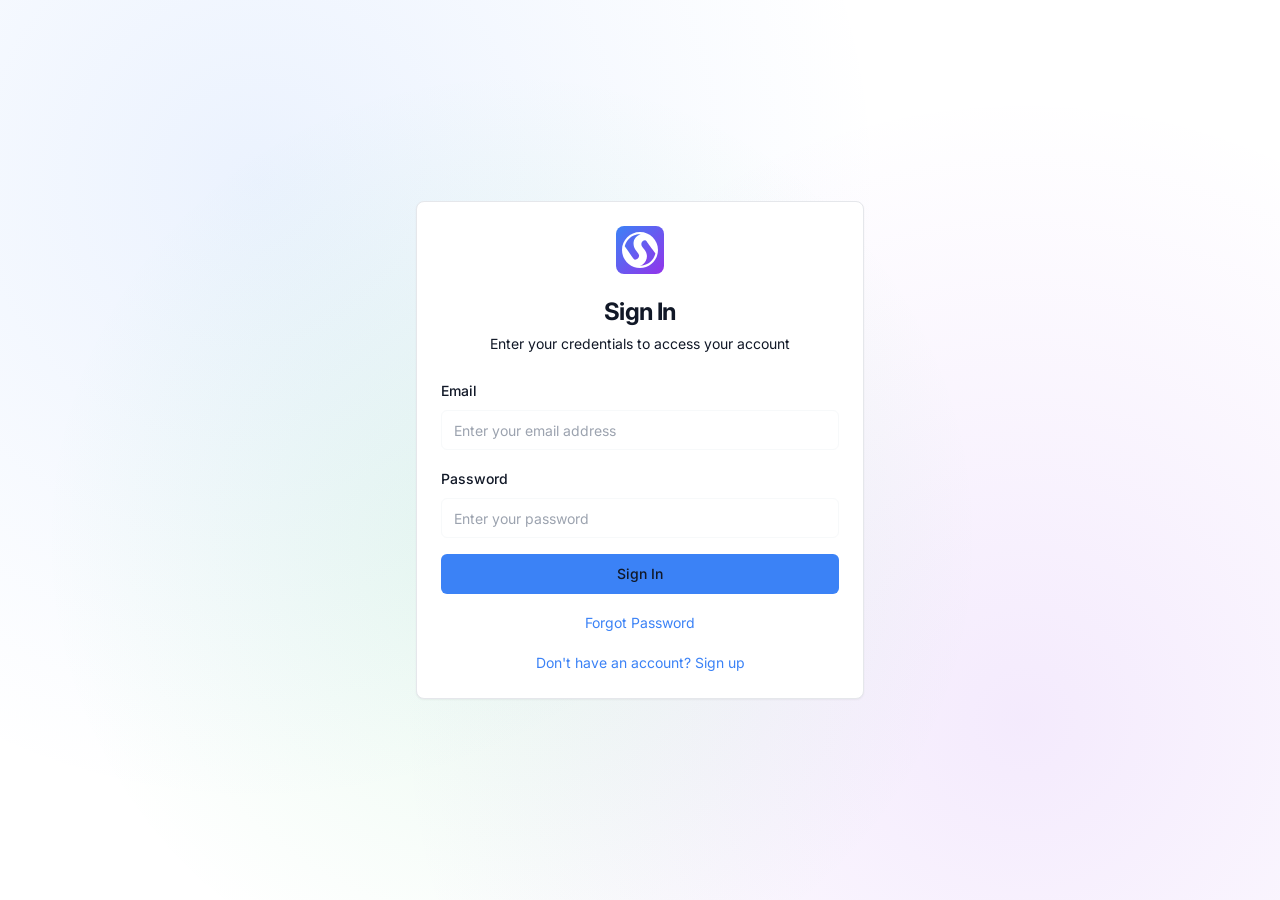
==== index.html @ 111e7887 "Update deployment to output generated at faf94e5" ====
<!DOCTYPE html>
<html lang="en" dir="ltr" data-theme="light">
  <head>
    <meta charset="UTF-8" />
    <meta name="viewport" content="width=device-width, initial-scale=1.0, maximum-scale=1" />
    <title>Crypto Communities - Connect, Build, Grow</title>
    <meta name="description" content="Join the premier crypto communities platform. Connect with developers, traders, and enthusiasts. Build and grow your blockchain community." />
    
    <!-- Fonts -->
    <link rel="preconnect" href="https://fonts.googleapis.com">
    <link rel="preconnect" href="https://fonts.gstatic.com" crossorigin>
    <link href="https://fonts.googleapis.com/css2?family=Inter:wght@300;400;500;600;700&display=swap" rel="stylesheet">
    <script type="module" crossorigin src="/assets/index-D-ljod8E.js"></script>
    <link rel="stylesheet" crossorigin href="/assets/index-DLUNLnCy.css">
  </head>
  <body>
    <div id="root"></div>
    <!-- This is a replit script which adds a banner on the top of the page when opened in development mode outside the replit environment -->
    <script type="text/javascript" src="https://replit.com/public/js/replit-dev-banner.js"></script>
  </body>
</html>
---- assets/index-DLUNLnCy.css ----
@import"https://fonts.googleapis.com/css2?family=Inter:wght@300;400;500;600;700&display=swap";*,:before,:after{--tw-border-spacing-x: 0;--tw-border-spacing-y: 0;--tw-translate-x: 0;--tw-translate-y: 0;--tw-rotate: 0;--tw-skew-x: 0;--tw-skew-y: 0;--tw-scale-x: 1;--tw-scale-y: 1;--tw-pan-x: ;--tw-pan-y: ;--tw-pinch-zoom: ;--tw-scroll-snap-strictness: proximity;--tw-gradient-from-position: ;--tw-gradient-via-position: ;--tw-gradient-to-position: ;--tw-ordinal: ;--tw-slashed-zero: ;--tw-numeric-figure: ;--tw-numeric-spacing: ;--tw-numeric-fraction: ;--tw-ring-inset: ;--tw-ring-offset-width: 0px;--tw-ring-offset-color: #fff;--tw-ring-color: rgb(59 130 246 / .5);--tw-ring-offset-shadow: 0 0 #0000;--tw-ring-shadow: 0 0 #0000;--tw-shadow: 0 0 #0000;--tw-shadow-colored: 0 0 #0000;--tw-blur: ;--tw-brightness: ;--tw-contrast: ;--tw-grayscale: ;--tw-hue-rotate: ;--tw-invert: ;--tw-saturate: ;--tw-sepia: ;--tw-drop-shadow: ;--tw-backdrop-blur: ;--tw-backdrop-brightness: ;--tw-backdrop-contrast: ;--tw-backdrop-grayscale: ;--tw-backdrop-hue-rotate: ;--tw-backdrop-invert: ;--tw-backdrop-opacity: ;--tw-backdrop-saturate: ;--tw-backdrop-sepia: ;--tw-contain-size: ;--tw-contain-layout: ;--tw-contain-paint: ;--tw-contain-style: }::backdrop{--tw-border-spacing-x: 0;--tw-border-spacing-y: 0;--tw-translate-x: 0;--tw-translate-y: 0;--tw-rotate: 0;--tw-skew-x: 0;--tw-skew-y: 0;--tw-scale-x: 1;--tw-scale-y: 1;--tw-pan-x: ;--tw-pan-y: ;--tw-pinch-zoom: ;--tw-scroll-snap-strictness: proximity;--tw-gradient-from-position: ;--tw-gradient-via-position: ;--tw-gradient-to-position: ;--tw-ordinal: ;--tw-slashed-zero: ;--tw-numeric-figure: ;--tw-numeric-spacing: ;--tw-numeric-fraction: ;--tw-ring-inset: ;--tw-ring-offset-width: 0px;--tw-ring-offset-color: #fff;--tw-ring-color: rgb(59 130 246 / .5);--tw-ring-offset-shadow: 0 0 #0000;--tw-ring-shadow: 0 0 #0000;--tw-shadow: 0 0 #0000;--tw-shadow-colored: 0 0 #0000;--tw-blur: ;--tw-brightness: ;--tw-contrast: ;--tw-grayscale: ;--tw-hue-rotate: ;--tw-invert: ;--tw-saturate: ;--tw-sepia: ;--tw-drop-shadow: ;--tw-backdrop-blur: ;--tw-backdrop-brightness: ;--tw-backdrop-contrast: ;--tw-backdrop-grayscale: ;--tw-backdrop-hue-rotate: ;--tw-backdrop-invert: ;--tw-backdrop-opacity: ;--tw-backdrop-saturate: ;--tw-backdrop-sepia: ;--tw-contain-size: ;--tw-contain-layout: ;--tw-contain-paint: ;--tw-contain-style: }*,:before,:after{box-sizing:border-box;border-width:0;border-style:solid;border-color:#e5e7eb}:before,:after{--tw-content: ""}html,:host{line-height:1.5;-webkit-text-size-adjust:100%;-moz-tab-size:4;-o-tab-size:4;tab-size:4;font-family:Inter,system-ui,sans-serif;font-feature-settings:normal;font-variation-settings:normal;-webkit-tap-highlight-color:transparent}body{margin:0;line-height:inherit}hr{height:0;color:inherit;border-top-width:1px}abbr:where([title]){-webkit-text-decoration:underline dotted;text-decoration:underline dotted}h1,h2,h3,h4,h5,h6{font-size:inherit;font-weight:inherit}a{color:inherit;text-decoration:inherit}b,strong{font-weight:bolder}code,kbd,samp,pre{font-family:ui-monospace,SFMono-Regular,Menlo,Monaco,Consolas,Liberation Mono,Courier New,monospace;font-feature-settings:normal;font-variation-settings:normal;font-size:1em}small{font-size:80%}sub,sup{font-size:75%;line-height:0;position:relative;vertical-align:baseline}sub{bottom:-.25em}sup{top:-.5em}table{text-indent:0;border-color:inherit;border-collapse:collapse}button,input,optgroup,select,textarea{font-family:inherit;font-feature-settings:inherit;font-variation-settings:inherit;font-size:100%;font-weight:inherit;line-height:inherit;letter-spacing:inherit;color:inherit;margin:0;padding:0}button,select{text-transform:none}button,input:where([type=button]),input:where([type=reset]),input:where([type=submit]){-webkit-appearance:button;background-color:transparent;background-image:none}:-moz-focusring{outline:auto}:-moz-ui-invalid{box-shadow:none}progress{vertical-align:baseline}::-webkit-inner-spin-button,::-webkit-outer-spin-button{height:auto}[type=search]{-webkit-appearance:textfield;outline-offset:-2px}::-webkit-search-decoration{-webkit-appearance:none}::-webkit-file-upload-button{-webkit-appearance:button;font:inherit}summary{display:list-item}blockquote,dl,dd,h1,h2,h3,h4,h5,h6,hr,figure,p,pre{margin:0}fieldset{margin:0;padding:0}legend{padding:0}ol,ul,menu{list-style:none;margin:0;padding:0}dialog{padding:0}textarea{resize:vertical}input::-moz-placeholder,textarea::-moz-placeholder{opacity:1;color:#9ca3af}input::placeholder,textarea::placeholder{opacity:1;color:#9ca3af}button,[role=button]{cursor:pointer}:disabled{cursor:default}img,svg,video,canvas,audio,iframe,embed,object{display:block;vertical-align:middle}img,video{max-width:100%;height:auto}[hidden]:where(:not([hidden=until-found])){display:none}*{--tw-border-opacity: 1;border-color:rgb(var(--border) / var(--tw-border-opacity, 1))}.container{width:100%}@media (min-width: 640px){.container{max-width:640px}}@media (min-width: 768px){.container{max-width:768px}}@media (min-width: 1024px){.container{max-width:1024px}}@media (min-width: 1280px){.container{max-width:1280px}}@media (min-width: 1536px){.container{max-width:1536px}}.sr-only{position:absolute;width:1px;height:1px;padding:0;margin:-1px;overflow:hidden;clip:rect(0,0,0,0);white-space:nowrap;border-width:0}.pointer-events-none{pointer-events:none}.pointer-events-auto{pointer-events:auto}.visible{visibility:visible}.invisible{visibility:hidden}.fixed{position:fixed}.absolute{position:absolute}.relative{position:relative}.sticky{position:sticky}.inset-0{top:0;right:0;bottom:0;left:0}.inset-x-0{left:0;right:0}.inset-y-0{top:0;bottom:0}.-bottom-12{bottom:-3rem}.-bottom-2{bottom:-.5rem}.-left-12{left:-3rem}.-right-1{right:-.25rem}.-right-12{right:-3rem}.-right-2{right:-.5rem}.-top-1{top:-.25rem}.-top-12{top:-3rem}.bottom-0{bottom:0}.left-0{left:0}.left-1{left:.25rem}.left-1\/2{left:50%}.left-2{left:.5rem}.left-3{left:.75rem}.left-\[50\%\]{left:50%}.right-0{right:0}.right-1{right:.25rem}.right-2{right:.5rem}.right-3{right:.75rem}.right-4{right:1rem}.top-0{top:0}.top-1\.5{top:.375rem}.top-1\/2{top:50%}.top-2{top:.5rem}.top-3\.5{top:.875rem}.top-4{top:1rem}.top-\[1px\]{top:1px}.top-\[50\%\]{top:50%}.top-\[60\%\]{top:60%}.top-full{top:100%}.z-10{z-index:10}.z-20{z-index:20}.z-40{z-index:40}.z-50{z-index:50}.z-\[100\]{z-index:100}.z-\[1\]{z-index:1}.col-span-1{grid-column:span 1 / span 1}.col-span-3{grid-column:span 3 / span 3}.col-span-4{grid-column:span 4 / span 4}.col-span-5{grid-column:span 5 / span 5}.-mx-1{margin-left:-.25rem;margin-right:-.25rem}.-mx-2{margin-left:-.5rem;margin-right:-.5rem}.mx-2{margin-left:.5rem;margin-right:.5rem}.mx-3\.5{margin-left:.875rem;margin-right:.875rem}.mx-4{margin-left:1rem;margin-right:1rem}.mx-auto{margin-left:auto;margin-right:auto}.my-0\.5{margin-top:.125rem;margin-bottom:.125rem}.my-1{margin-top:.25rem;margin-bottom:.25rem}.my-4{margin-top:1rem;margin-bottom:1rem}.my-6{margin-top:1.5rem;margin-bottom:1.5rem}.-ml-4{margin-left:-1rem}.-mt-4{margin-top:-1rem}.mb-1{margin-bottom:.25rem}.mb-10{margin-bottom:2.5rem}.mb-12{margin-bottom:3rem}.mb-2{margin-bottom:.5rem}.mb-20{margin-bottom:5rem}.mb-3{margin-bottom:.75rem}.mb-4{margin-bottom:1rem}.mb-6{margin-bottom:1.5rem}.mb-8{margin-bottom:2rem}.ml-1{margin-left:.25rem}.ml-2{margin-left:.5rem}.ml-auto{margin-left:auto}.mr-1{margin-right:.25rem}.mr-2{margin-right:.5rem}.mt-1{margin-top:.25rem}.mt-1\.5{margin-top:.375rem}.mt-2{margin-top:.5rem}.mt-24{margin-top:6rem}.mt-4{margin-top:1rem}.mt-6{margin-top:1.5rem}.mt-8{margin-top:2rem}.mt-auto{margin-top:auto}.line-clamp-2{overflow:hidden;display:-webkit-box;-webkit-box-orient:vertical;-webkit-line-clamp:2}.block{display:block}.inline-block{display:inline-block}.flex{display:flex}.inline-flex{display:inline-flex}.table{display:table}.grid{display:grid}.hidden{display:none}.aspect-square{aspect-ratio:1 / 1}.aspect-video{aspect-ratio:16 / 9}.size-4{width:1rem;height:1rem}.h-1\.5{height:.375rem}.h-10{height:2.5rem}.h-11{height:2.75rem}.h-12{height:3rem}.h-14{height:3.5rem}.h-16{height:4rem}.h-2{height:.5rem}.h-2\.5{height:.625rem}.h-20{height:5rem}.h-24{height:6rem}.h-3{height:.75rem}.h-3\.5{height:.875rem}.h-32{height:8rem}.h-4{height:1rem}.h-48{height:12rem}.h-5{height:1.25rem}.h-6{height:1.5rem}.h-7{height:1.75rem}.h-8{height:2rem}.h-9{height:2.25rem}.h-\[1px\]{height:1px}.h-\[var\(--radix-navigation-menu-viewport-height\)\]{height:var(--radix-navigation-menu-viewport-height)}.h-\[var\(--radix-select-trigger-height\)\]{height:var(--radix-select-trigger-height)}.h-auto{height:auto}.h-full{height:100%}.h-px{height:1px}.h-svh{height:100svh}.max-h-48{max-height:12rem}.max-h-64{max-height:16rem}.max-h-96{max-height:24rem}.max-h-\[--radix-context-menu-content-available-height\]{max-height:var(--radix-context-menu-content-available-height)}.max-h-\[--radix-select-content-available-height\]{max-height:var(--radix-select-content-available-height)}.max-h-\[300px\]{max-height:300px}.max-h-\[90vh\]{max-height:90vh}.max-h-\[var\(--radix-dropdown-menu-content-available-height\)\]{max-height:var(--radix-dropdown-menu-content-available-height)}.max-h-screen{max-height:100vh}.min-h-0{min-height:0px}.min-h-\[60vh\]{min-height:60vh}.min-h-\[80px\]{min-height:80px}.min-h-screen{min-height:100vh}.min-h-svh{min-height:100svh}.w-0{width:0px}.w-1{width:.25rem}.w-1\/2{width:50%}.w-1\/4{width:25%}.w-10{width:2.5rem}.w-11{width:2.75rem}.w-12{width:3rem}.w-14{width:3.5rem}.w-16{width:4rem}.w-2{width:.5rem}.w-2\.5{width:.625rem}.w-20{width:5rem}.w-24{width:6rem}.w-3{width:.75rem}.w-3\.5{width:.875rem}.w-3\/4{width:75%}.w-32{width:8rem}.w-4{width:1rem}.w-40{width:10rem}.w-48{width:12rem}.w-5{width:1.25rem}.w-6{width:1.5rem}.w-64{width:16rem}.w-7{width:1.75rem}.w-72{width:18rem}.w-8{width:2rem}.w-9{width:2.25rem}.w-\[--sidebar-width\]{width:var(--sidebar-width)}.w-\[100px\]{width:100px}.w-\[1px\]{width:1px}.w-auto{width:auto}.w-full{width:100%}.w-max{width:-moz-max-content;width:max-content}.w-px{width:1px}.min-w-0{min-width:0px}.min-w-10{min-width:2.5rem}.min-w-11{min-width:2.75rem}.min-w-5{min-width:1.25rem}.min-w-9{min-width:2.25rem}.min-w-\[12rem\]{min-width:12rem}.min-w-\[8rem\]{min-width:8rem}.min-w-\[var\(--radix-select-trigger-width\)\]{min-width:var(--radix-select-trigger-width)}.max-w-2xl{max-width:42rem}.max-w-3xl{max-width:48rem}.max-w-4xl{max-width:56rem}.max-w-\[--skeleton-width\]{max-width:var(--skeleton-width)}.max-w-\[120px\]{max-width:120px}.max-w-lg{max-width:32rem}.max-w-max{max-width:-moz-max-content;max-width:max-content}.max-w-md{max-width:28rem}.flex-1{flex:1 1 0%}.flex-shrink-0,.shrink-0{flex-shrink:0}.flex-grow,.grow{flex-grow:1}.grow-0{flex-grow:0}.basis-full{flex-basis:100%}.caption-bottom{caption-side:bottom}.border-collapse{border-collapse:collapse}.origin-\[--radix-context-menu-content-transform-origin\]{transform-origin:var(--radix-context-menu-content-transform-origin)}.origin-\[--radix-dropdown-menu-content-transform-origin\]{transform-origin:var(--radix-dropdown-menu-content-transform-origin)}.origin-\[--radix-hover-card-content-transform-origin\]{transform-origin:var(--radix-hover-card-content-transform-origin)}.origin-\[--radix-menubar-content-transform-origin\]{transform-origin:var(--radix-menubar-content-transform-origin)}.origin-\[--radix-popover-content-transform-origin\]{transform-origin:var(--radix-popover-content-transform-origin)}.origin-\[--radix-select-content-transform-origin\]{transform-origin:var(--radix-select-content-transform-origin)}.origin-\[--radix-tooltip-content-transform-origin\]{transform-origin:var(--radix-tooltip-content-transform-origin)}.-translate-x-1\/2{--tw-translate-x: -50%;transform:translate(var(--tw-translate-x),var(--tw-translate-y)) rotate(var(--tw-rotate)) skew(var(--tw-skew-x)) skewY(var(--tw-skew-y)) scaleX(var(--tw-scale-x)) scaleY(var(--tw-scale-y))}.-translate-x-px{--tw-translate-x: -1px;transform:translate(var(--tw-translate-x),var(--tw-translate-y)) rotate(var(--tw-rotate)) skew(var(--tw-skew-x)) skewY(var(--tw-skew-y)) scaleX(var(--tw-scale-x)) scaleY(var(--tw-scale-y))}.-translate-y-1\/2{--tw-translate-y: -50%;transform:translate(var(--tw-translate-x),var(--tw-translate-y)) rotate(var(--tw-rotate)) skew(var(--tw-skew-x)) skewY(var(--tw-skew-y)) scaleX(var(--tw-scale-x)) scaleY(var(--tw-scale-y))}.translate-x-\[-50\%\]{--tw-translate-x: -50%;transform:translate(var(--tw-translate-x),var(--tw-translate-y)) rotate(var(--tw-rotate)) skew(var(--tw-skew-x)) skewY(var(--tw-skew-y)) scaleX(var(--tw-scale-x)) scaleY(var(--tw-scale-y))}.translate-x-px{--tw-translate-x: 1px;transform:translate(var(--tw-translate-x),var(--tw-translate-y)) rotate(var(--tw-rotate)) skew(var(--tw-skew-x)) skewY(var(--tw-skew-y)) scaleX(var(--tw-scale-x)) scaleY(var(--tw-scale-y))}.translate-y-\[-50\%\]{--tw-translate-y: -50%;transform:translate(var(--tw-translate-x),var(--tw-translate-y)) rotate(var(--tw-rotate)) skew(var(--tw-skew-x)) skewY(var(--tw-skew-y)) scaleX(var(--tw-scale-x)) scaleY(var(--tw-scale-y))}.rotate-45{--tw-rotate: 45deg;transform:translate(var(--tw-translate-x),var(--tw-translate-y)) rotate(var(--tw-rotate)) skew(var(--tw-skew-x)) skewY(var(--tw-skew-y)) scaleX(var(--tw-scale-x)) scaleY(var(--tw-scale-y))}.rotate-90{--tw-rotate: 90deg;transform:translate(var(--tw-translate-x),var(--tw-translate-y)) rotate(var(--tw-rotate)) skew(var(--tw-skew-x)) skewY(var(--tw-skew-y)) scaleX(var(--tw-scale-x)) scaleY(var(--tw-scale-y))}.transform{transform:translate(var(--tw-translate-x),var(--tw-translate-y)) rotate(var(--tw-rotate)) skew(var(--tw-skew-x)) skewY(var(--tw-skew-y)) scaleX(var(--tw-scale-x)) scaleY(var(--tw-scale-y))}@keyframes pulse{50%{opacity:.5}}.animate-pulse{animation:pulse 2s cubic-bezier(.4,0,.6,1) infinite}@keyframes spin{to{transform:rotate(360deg)}}.animate-spin{animation:spin 1s linear infinite}.cursor-default{cursor:default}.cursor-pointer{cursor:pointer}.touch-none{touch-action:none}.select-none{-webkit-user-select:none;-moz-user-select:none;user-select:none}.resize-none{resize:none}.list-none{list-style-type:none}.grid-cols-1{grid-template-columns:repeat(1,minmax(0,1fr))}.grid-cols-12{grid-template-columns:repeat(12,minmax(0,1fr))}.grid-cols-2{grid-template-columns:repeat(2,minmax(0,1fr))}.grid-cols-3{grid-template-columns:repeat(3,minmax(0,1fr))}.grid-cols-4{grid-template-columns:repeat(4,minmax(0,1fr))}.grid-cols-5{grid-template-columns:repeat(5,minmax(0,1fr))}.flex-row{flex-direction:row}.flex-col{flex-direction:column}.flex-col-reverse{flex-direction:column-reverse}.flex-wrap{flex-wrap:wrap}.items-start{align-items:flex-start}.items-end{align-items:flex-end}.items-center{align-items:center}.items-stretch{align-items:stretch}.justify-end{justify-content:flex-end}.justify-center{justify-content:center}.justify-between{justify-content:space-between}.gap-1{gap:.25rem}.gap-1\.5{gap:.375rem}.gap-2{gap:.5rem}.gap-3{gap:.75rem}.gap-4{gap:1rem}.gap-6{gap:1.5rem}.gap-8{gap:2rem}.gap-x-3{-moz-column-gap:.75rem;column-gap:.75rem}.gap-x-4{-moz-column-gap:1rem;column-gap:1rem}.gap-y-5{row-gap:1.25rem}.gap-y-7{row-gap:1.75rem}.-space-x-2>:not([hidden])~:not([hidden]){--tw-space-x-reverse: 0;margin-right:calc(-.5rem * var(--tw-space-x-reverse));margin-left:calc(-.5rem * calc(1 - var(--tw-space-x-reverse)))}.space-x-1>:not([hidden])~:not([hidden]){--tw-space-x-reverse: 0;margin-right:calc(.25rem * var(--tw-space-x-reverse));margin-left:calc(.25rem * calc(1 - var(--tw-space-x-reverse)))}.space-x-2>:not([hidden])~:not([hidden]){--tw-space-x-reverse: 0;margin-right:calc(.5rem * var(--tw-space-x-reverse));margin-left:calc(.5rem * calc(1 - var(--tw-space-x-reverse)))}.space-x-4>:not([hidden])~:not([hidden]){--tw-space-x-reverse: 0;margin-right:calc(1rem * var(--tw-space-x-reverse));margin-left:calc(1rem * calc(1 - var(--tw-space-x-reverse)))}.space-y-1>:not([hidden])~:not([hidden]){--tw-space-y-reverse: 0;margin-top:calc(.25rem * calc(1 - var(--tw-space-y-reverse)));margin-bottom:calc(.25rem * var(--tw-space-y-reverse))}.space-y-1\.5>:not([hidden])~:not([hidden]){--tw-space-y-reverse: 0;margin-top:calc(.375rem * calc(1 - var(--tw-space-y-reverse)));margin-bottom:calc(.375rem * var(--tw-space-y-reverse))}.space-y-2>:not([hidden])~:not([hidden]){--tw-space-y-reverse: 0;margin-top:calc(.5rem * calc(1 - var(--tw-space-y-reverse)));margin-bottom:calc(.5rem * var(--tw-space-y-reverse))}.space-y-3>:not([hidden])~:not([hidden]){--tw-space-y-reverse: 0;margin-top:calc(.75rem * calc(1 - var(--tw-space-y-reverse)));margin-bottom:calc(.75rem * var(--tw-space-y-reverse))}.space-y-4>:not([hidden])~:not([hidden]){--tw-space-y-reverse: 0;margin-top:calc(1rem * calc(1 - var(--tw-space-y-reverse)));margin-bottom:calc(1rem * var(--tw-space-y-reverse))}.space-y-6>:not([hidden])~:not([hidden]){--tw-space-y-reverse: 0;margin-top:calc(1.5rem * calc(1 - var(--tw-space-y-reverse)));margin-bottom:calc(1.5rem * var(--tw-space-y-reverse))}.self-stretch{align-self:stretch}.overflow-auto{overflow:auto}.overflow-hidden{overflow:hidden}.overflow-x-auto{overflow-x:auto}.overflow-y-auto{overflow-y:auto}.overflow-x-hidden{overflow-x:hidden}.truncate{overflow:hidden;text-overflow:ellipsis;white-space:nowrap}.whitespace-nowrap{white-space:nowrap}.break-words{overflow-wrap:break-word}.rounded{border-radius:.25rem}.rounded-2xl{border-radius:1rem}.rounded-\[2px\]{border-radius:2px}.rounded-\[inherit\]{border-radius:inherit}.rounded-full{border-radius:9999px}.rounded-lg{border-radius:var(--radius)}.rounded-md{border-radius:calc(var(--radius) - 2px)}.rounded-sm{border-radius:calc(var(--radius) - 4px)}.rounded-xl{border-radius:.75rem}.rounded-l-lg{border-top-left-radius:var(--radius);border-bottom-left-radius:var(--radius)}.rounded-l-none{border-top-left-radius:0;border-bottom-left-radius:0}.rounded-t-\[10px\]{border-top-left-radius:10px;border-top-right-radius:10px}.rounded-tl-sm{border-top-left-radius:calc(var(--radius) - 4px)}.border{border-width:1px}.border-2{border-width:2px}.border-\[1\.5px\]{border-width:1.5px}.border-y{border-top-width:1px;border-bottom-width:1px}.border-b{border-bottom-width:1px}.border-b-2{border-bottom-width:2px}.border-l{border-left-width:1px}.border-r{border-right-width:1px}.border-r-0{border-right-width:0px}.border-t{border-top-width:1px}.border-dashed{border-style:dashed}.border-\[--color-border\]{border-color:var(--color-border)}.border-border{--tw-border-opacity: 1;border-color:rgb(var(--border) / var(--tw-border-opacity, 1))}.border-border\/50{border-color:rgb(var(--border) / .5)}.border-card{--tw-border-opacity: 1;border-color:rgb(var(--card) / var(--tw-border-opacity, 1))}.border-destructive{border-color:var(--destructive)}.border-emerald-200{--tw-border-opacity: 1;border-color:rgb(167 243 208 / var(--tw-border-opacity, 1))}.border-input{border-color:var(--input)}.border-muted{--tw-border-opacity: 1;border-color:rgb(var(--muted) / var(--tw-border-opacity, 1))}.border-muted\/50{border-color:rgb(var(--muted) / .5)}.border-primary{--tw-border-opacity: 1;border-color:rgb(var(--primary) / var(--tw-border-opacity, 1))}.border-primary\/20{border-color:rgb(var(--primary) / .2)}.border-slate-200{--tw-border-opacity: 1;border-color:rgb(226 232 240 / var(--tw-border-opacity, 1))}.border-transparent{border-color:transparent}.border-l-transparent{border-left-color:transparent}.border-t-transparent{border-top-color:transparent}.bg-\[--color-bg\]{background-color:var(--color-bg)}.bg-accent{--tw-bg-opacity: 1;background-color:rgb(var(--accent) / var(--tw-bg-opacity, 1))}.bg-accent\/10{background-color:rgb(var(--accent) / .1)}.bg-background{background-color:var(--background)}.bg-bg{--tw-bg-opacity: 1;background-color:rgb(var(--bg) / var(--tw-bg-opacity, 1))}.bg-black\/80{background-color:#000c}.bg-blue-100{--tw-bg-opacity: 1;background-color:rgb(219 234 254 / var(--tw-bg-opacity, 1))}.bg-blue-50{--tw-bg-opacity: 1;background-color:rgb(239 246 255 / var(--tw-bg-opacity, 1))}.bg-border{--tw-bg-opacity: 1;background-color:rgb(var(--border) / var(--tw-bg-opacity, 1))}.bg-card{--tw-bg-opacity: 1;background-color:rgb(var(--card) / var(--tw-bg-opacity, 1))}.bg-destructive{background-color:var(--destructive)}.bg-emerald-50{--tw-bg-opacity: 1;background-color:rgb(236 253 245 / var(--tw-bg-opacity, 1))}.bg-emerald-600{--tw-bg-opacity: 1;background-color:rgb(5 150 105 / var(--tw-bg-opacity, 1))}.bg-foreground{background-color:var(--foreground)}.bg-gray-100{--tw-bg-opacity: 1;background-color:rgb(243 244 246 / var(--tw-bg-opacity, 1))}.bg-gray-50{--tw-bg-opacity: 1;background-color:rgb(249 250 251 / var(--tw-bg-opacity, 1))}.bg-green-100{--tw-bg-opacity: 1;background-color:rgb(220 252 231 / var(--tw-bg-opacity, 1))}.bg-green-600{--tw-bg-opacity: 1;background-color:rgb(22 163 74 / var(--tw-bg-opacity, 1))}.bg-muted{--tw-bg-opacity: 1;background-color:rgb(var(--muted) / var(--tw-bg-opacity, 1))}.bg-muted\/10{background-color:rgb(var(--muted) / .1)}.bg-muted\/20{background-color:rgb(var(--muted) / .2)}.bg-muted\/5{background-color:rgb(var(--muted) / .05)}.bg-muted\/50{background-color:rgb(var(--muted) / .5)}.bg-popover{background-color:var(--popover)}.bg-primary{--tw-bg-opacity: 1;background-color:rgb(var(--primary) / var(--tw-bg-opacity, 1))}.bg-primary\/10{background-color:rgb(var(--primary) / .1)}.bg-primary\/5{background-color:rgb(var(--primary) / .05)}.bg-rose-600{--tw-bg-opacity: 1;background-color:rgb(225 29 72 / var(--tw-bg-opacity, 1))}.bg-secondary{--tw-bg-opacity: 1;background-color:rgb(var(--secondary) / var(--tw-bg-opacity, 1))}.bg-secondary\/10{background-color:rgb(var(--secondary) / .1)}.bg-slate-50{--tw-bg-opacity: 1;background-color:rgb(248 250 252 / var(--tw-bg-opacity, 1))}.bg-slate-800{--tw-bg-opacity: 1;background-color:rgb(30 41 59 / var(--tw-bg-opacity, 1))}.bg-transparent{background-color:transparent}.bg-white{--tw-bg-opacity: 1;background-color:rgb(255 255 255 / var(--tw-bg-opacity, 1))}.bg-yellow-100{--tw-bg-opacity: 1;background-color:rgb(254 249 195 / var(--tw-bg-opacity, 1))}.bg-yellow-500\/20{background-color:#eab30833}.bg-gradient-to-br{background-image:linear-gradient(to bottom right,var(--tw-gradient-stops))}.bg-gradient-to-r{background-image:linear-gradient(to right,var(--tw-gradient-stops))}.from-primary\/10{--tw-gradient-from: rgb(var(--primary) / .1) var(--tw-gradient-from-position);--tw-gradient-to: rgb(var(--primary) / 0) var(--tw-gradient-to-position);--tw-gradient-stops: var(--tw-gradient-from), var(--tw-gradient-to)}.from-primary\/20{--tw-gradient-from: rgb(var(--primary) / .2) var(--tw-gradient-from-position);--tw-gradient-to: rgb(var(--primary) / 0) var(--tw-gradient-to-position);--tw-gradient-stops: var(--tw-gradient-from), var(--tw-gradient-to)}.to-secondary\/10{--tw-gradient-to: rgb(var(--secondary) / .1) var(--tw-gradient-to-position)}.to-secondary\/20{--tw-gradient-to: rgb(var(--secondary) / .2) var(--tw-gradient-to-position)}.fill-current{fill:currentColor}.object-cover{-o-object-fit:cover;object-fit:cover}.p-0{padding:0}.p-1{padding:.25rem}.p-12{padding:3rem}.p-2{padding:.5rem}.p-2\.5{padding:.625rem}.p-3{padding:.75rem}.p-4{padding:1rem}.p-6{padding:1.5rem}.p-8{padding:2rem}.p-\[1px\]{padding:1px}.px-1{padding-left:.25rem;padding-right:.25rem}.px-1\.5{padding-left:.375rem;padding-right:.375rem}.px-2{padding-left:.5rem;padding-right:.5rem}.px-2\.5{padding-left:.625rem;padding-right:.625rem}.px-3{padding-left:.75rem;padding-right:.75rem}.px-4{padding-left:1rem;padding-right:1rem}.px-5{padding-left:1.25rem;padding-right:1.25rem}.px-6{padding-left:1.5rem;padding-right:1.5rem}.px-8{padding-left:2rem;padding-right:2rem}.py-0\.5{padding-top:.125rem;padding-bottom:.125rem}.py-1{padding-top:.25rem;padding-bottom:.25rem}.py-1\.5{padding-top:.375rem;padding-bottom:.375rem}.py-12{padding-top:3rem;padding-bottom:3rem}.py-16{padding-top:4rem;padding-bottom:4rem}.py-2{padding-top:.5rem;padding-bottom:.5rem}.py-3{padding-top:.75rem;padding-bottom:.75rem}.py-4{padding-top:1rem;padding-bottom:1rem}.py-6{padding-top:1.5rem;padding-bottom:1.5rem}.py-8{padding-top:2rem;padding-bottom:2rem}.pb-20{padding-bottom:5rem}.pb-3{padding-bottom:.75rem}.pb-4{padding-bottom:1rem}.pl-10{padding-left:2.5rem}.pl-2\.5{padding-left:.625rem}.pl-4{padding-left:1rem}.pl-8{padding-left:2rem}.pl-9{padding-left:2.25rem}.pr-2{padding-right:.5rem}.pr-2\.5{padding-right:.625rem}.pr-8{padding-right:2rem}.pt-0{padding-top:0}.pt-1{padding-top:.25rem}.pt-3{padding-top:.75rem}.pt-4{padding-top:1rem}.pt-6{padding-top:1.5rem}.text-left{text-align:left}.text-center{text-align:center}.text-right{text-align:right}.align-middle{vertical-align:middle}.font-mono{font-family:ui-monospace,SFMono-Regular,Menlo,Monaco,Consolas,Liberation Mono,Courier New,monospace}.text-2xl{font-size:1.5rem;line-height:2rem}.text-3xl{font-size:1.875rem;line-height:2.25rem}.text-4xl{font-size:2.25rem;line-height:2.5rem}.text-5xl{font-size:3rem;line-height:1}.text-6xl{font-size:3.75rem;line-height:1}.text-\[0\.8rem\]{font-size:.8rem}.text-\[10px\]{font-size:10px}.text-\[8px\]{font-size:8px}.text-base{font-size:1rem;line-height:1.5rem}.text-lg{font-size:1.125rem;line-height:1.75rem}.text-sm{font-size:.875rem;line-height:1.25rem}.text-xl{font-size:1.25rem;line-height:1.75rem}.text-xs{font-size:.75rem;line-height:1rem}.font-bold{font-weight:700}.font-medium{font-weight:500}.font-normal{font-weight:400}.font-semibold{font-weight:600}.lowercase{text-transform:lowercase}.tabular-nums{--tw-numeric-spacing: tabular-nums;font-variant-numeric:var(--tw-ordinal) var(--tw-slashed-zero) var(--tw-numeric-figure) var(--tw-numeric-spacing) var(--tw-numeric-fraction)}.leading-6{line-height:1.5rem}.leading-none{line-height:1}.leading-relaxed{line-height:1.625}.tracking-tight{letter-spacing:-.025em}.tracking-widest{letter-spacing:.1em}.text-accent{--tw-text-opacity: 1;color:rgb(var(--accent) / var(--tw-text-opacity, 1))}.text-blue-400{--tw-text-opacity: 1;color:rgb(96 165 250 / var(--tw-text-opacity, 1))}.text-blue-800{--tw-text-opacity: 1;color:rgb(30 64 175 / var(--tw-text-opacity, 1))}.text-current{color:currentColor}.text-destructive{color:var(--destructive)}.text-destructive-foreground{color:var(--destructive-foreground)}.text-emerald-600{--tw-text-opacity: 1;color:rgb(5 150 105 / var(--tw-text-opacity, 1))}.text-emerald-800{--tw-text-opacity: 1;color:rgb(6 95 70 / var(--tw-text-opacity, 1))}.text-fg{--tw-text-opacity: 1;color:rgb(var(--fg) / var(--tw-text-opacity, 1))}.text-foreground{color:var(--foreground)}.text-gray-600{--tw-text-opacity: 1;color:rgb(75 85 99 / var(--tw-text-opacity, 1))}.text-gray-800{--tw-text-opacity: 1;color:rgb(31 41 55 / var(--tw-text-opacity, 1))}.text-gray-900{--tw-text-opacity: 1;color:rgb(17 24 39 / var(--tw-text-opacity, 1))}.text-green-500{--tw-text-opacity: 1;color:rgb(34 197 94 / var(--tw-text-opacity, 1))}.text-green-600{--tw-text-opacity: 1;color:rgb(22 163 74 / var(--tw-text-opacity, 1))}.text-green-800{--tw-text-opacity: 1;color:rgb(22 101 52 / var(--tw-text-opacity, 1))}.text-muted{--tw-text-opacity: 1;color:rgb(var(--muted) / var(--tw-text-opacity, 1))}.text-popover-foreground{color:var(--popover-foreground)}.text-primary{--tw-text-opacity: 1;color:rgb(var(--primary) / var(--tw-text-opacity, 1))}.text-primary\/60{color:rgb(var(--primary) / .6)}.text-red-500{--tw-text-opacity: 1;color:rgb(239 68 68 / var(--tw-text-opacity, 1))}.text-red-600{--tw-text-opacity: 1;color:rgb(220 38 38 / var(--tw-text-opacity, 1))}.text-secondary{--tw-text-opacity: 1;color:rgb(var(--secondary) / var(--tw-text-opacity, 1))}.text-secondary-foreground{--tw-text-opacity: 1;color:rgb(var(--secondary-foreground) / var(--tw-text-opacity, 1))}.text-slate-500{--tw-text-opacity: 1;color:rgb(100 116 139 / var(--tw-text-opacity, 1))}.text-slate-700{--tw-text-opacity: 1;color:rgb(51 65 85 / var(--tw-text-opacity, 1))}.text-white{--tw-text-opacity: 1;color:rgb(255 255 255 / var(--tw-text-opacity, 1))}.text-yellow-500{--tw-text-opacity: 1;color:rgb(234 179 8 / var(--tw-text-opacity, 1))}.text-yellow-800{--tw-text-opacity: 1;color:rgb(133 77 14 / var(--tw-text-opacity, 1))}.underline-offset-4{text-underline-offset:4px}.opacity-0{opacity:0}.opacity-50{opacity:.5}.opacity-60{opacity:.6}.opacity-70{opacity:.7}.opacity-75{opacity:.75}.opacity-90{opacity:.9}.shadow-\[0_0_0_1px_hsl\(var\(--sidebar-border\)\)\]{--tw-shadow: 0 0 0 1px hsl(var(--sidebar-border));--tw-shadow-colored: 0 0 0 1px var(--tw-shadow-color);box-shadow:var(--tw-ring-offset-shadow, 0 0 #0000),var(--tw-ring-shadow, 0 0 #0000),var(--tw-shadow)}.shadow-lg{--tw-shadow: 0 10px 15px -3px rgb(0 0 0 / .1), 0 4px 6px -4px rgb(0 0 0 / .1);--tw-shadow-colored: 0 10px 15px -3px var(--tw-shadow-color), 0 4px 6px -4px var(--tw-shadow-color);box-shadow:var(--tw-ring-offset-shadow, 0 0 #0000),var(--tw-ring-shadow, 0 0 #0000),var(--tw-shadow)}.shadow-md{--tw-shadow: 0 4px 6px -1px rgb(0 0 0 / .1), 0 2px 4px -2px rgb(0 0 0 / .1);--tw-shadow-colored: 0 4px 6px -1px var(--tw-shadow-color), 0 2px 4px -2px var(--tw-shadow-color);box-shadow:var(--tw-ring-offset-shadow, 0 0 #0000),var(--tw-ring-shadow, 0 0 #0000),var(--tw-shadow)}.shadow-none{--tw-shadow: 0 0 #0000;--tw-shadow-colored: 0 0 #0000;box-shadow:var(--tw-ring-offset-shadow, 0 0 #0000),var(--tw-ring-shadow, 0 0 #0000),var(--tw-shadow)}.shadow-sm{--tw-shadow: 0 1px 2px 0 rgb(0 0 0 / .05);--tw-shadow-colored: 0 1px 2px 0 var(--tw-shadow-color);box-shadow:var(--tw-ring-offset-shadow, 0 0 #0000),var(--tw-ring-shadow, 0 0 #0000),var(--tw-shadow)}.shadow-xl{--tw-shadow: 0 20px 25px -5px rgb(0 0 0 / .1), 0 8px 10px -6px rgb(0 0 0 / .1);--tw-shadow-colored: 0 20px 25px -5px var(--tw-shadow-color), 0 8px 10px -6px var(--tw-shadow-color);box-shadow:var(--tw-ring-offset-shadow, 0 0 #0000),var(--tw-ring-shadow, 0 0 #0000),var(--tw-shadow)}.outline-none{outline:2px solid transparent;outline-offset:2px}.outline{outline-style:solid}.ring-0{--tw-ring-offset-shadow: var(--tw-ring-inset) 0 0 0 var(--tw-ring-offset-width) var(--tw-ring-offset-color);--tw-ring-shadow: var(--tw-ring-inset) 0 0 0 calc(0px + var(--tw-ring-offset-width)) var(--tw-ring-color);box-shadow:var(--tw-ring-offset-shadow),var(--tw-ring-shadow),var(--tw-shadow, 0 0 #0000)}.ring-2{--tw-ring-offset-shadow: var(--tw-ring-inset) 0 0 0 var(--tw-ring-offset-width) var(--tw-ring-offset-color);--tw-ring-shadow: var(--tw-ring-inset) 0 0 0 calc(2px + var(--tw-ring-offset-width)) var(--tw-ring-color);box-shadow:var(--tw-ring-offset-shadow),var(--tw-ring-shadow),var(--tw-shadow, 0 0 #0000)}.ring-primary{--tw-ring-opacity: 1;--tw-ring-color: rgb(var(--primary) / var(--tw-ring-opacity, 1))}.ring-ring{--tw-ring-color: var(--ring)}.ring-offset-background{--tw-ring-offset-color: var(--background)}.filter{filter:var(--tw-blur) var(--tw-brightness) var(--tw-contrast) var(--tw-grayscale) var(--tw-hue-rotate) var(--tw-invert) var(--tw-saturate) var(--tw-sepia) var(--tw-drop-shadow)}.transition{transition-property:color,background-color,border-color,text-decoration-color,fill,stroke,opacity,box-shadow,transform,filter,backdrop-filter;transition-timing-function:cubic-bezier(.4,0,.2,1);transition-duration:.15s}.transition-\[left\,right\,width\]{transition-property:left,right,width;transition-timing-function:cubic-bezier(.4,0,.2,1);transition-duration:.15s}.transition-\[margin\,opacity\]{transition-property:margin,opacity;transition-timing-function:cubic-bezier(.4,0,.2,1);transition-duration:.15s}.transition-\[width\,height\,padding\]{transition-property:width,height,padding;transition-timing-function:cubic-bezier(.4,0,.2,1);transition-duration:.15s}.transition-\[width\]{transition-property:width;transition-timing-function:cubic-bezier(.4,0,.2,1);transition-duration:.15s}.transition-all{transition-property:all;transition-timing-function:cubic-bezier(.4,0,.2,1);transition-duration:.15s}.transition-colors{transition-property:color,background-color,border-color,text-decoration-color,fill,stroke;transition-timing-function:cubic-bezier(.4,0,.2,1);transition-duration:.15s}.transition-opacity{transition-property:opacity;transition-timing-function:cubic-bezier(.4,0,.2,1);transition-duration:.15s}.transition-transform{transition-property:transform;transition-timing-function:cubic-bezier(.4,0,.2,1);transition-duration:.15s}.duration-1000{transition-duration:1s}.duration-200{transition-duration:.2s}.ease-in-out{transition-timing-function:cubic-bezier(.4,0,.2,1)}.ease-linear{transition-timing-function:linear}@keyframes enter{0%{opacity:var(--tw-enter-opacity, 1);transform:translate3d(var(--tw-enter-translate-x, 0),var(--tw-enter-translate-y, 0),0) scale3d(var(--tw-enter-scale, 1),var(--tw-enter-scale, 1),var(--tw-enter-scale, 1)) rotate(var(--tw-enter-rotate, 0))}}@keyframes exit{to{opacity:var(--tw-exit-opacity, 1);transform:translate3d(var(--tw-exit-translate-x, 0),var(--tw-exit-translate-y, 0),0) scale3d(var(--tw-exit-scale, 1),var(--tw-exit-scale, 1),var(--tw-exit-scale, 1)) rotate(var(--tw-exit-rotate, 0))}}.animate-in{animation-name:enter;animation-duration:.15s;--tw-enter-opacity: initial;--tw-enter-scale: initial;--tw-enter-rotate: initial;--tw-enter-translate-x: initial;--tw-enter-translate-y: initial}.fade-in-0{--tw-enter-opacity: 0}.fade-in-80{--tw-enter-opacity: .8}.zoom-in-95{--tw-enter-scale: .95}.duration-1000{animation-duration:1s}.duration-200{animation-duration:.2s}.ease-in-out{animation-timing-function:cubic-bezier(.4,0,.2,1)}.ease-linear{animation-timing-function:linear}.running{animation-play-state:running}:root{--radius: .5rem;--bg: 255 255 255;--fg: 17 24 39;--primary: 59 130 246;--secondary: 147 51 234;--accent: 34 197 94;--muted: 107 114 128;--border: 229 231 235;--card: 255 255 255;--background: hsl(0 0% 100%);--foreground: hsl(210 25% 7.8431%);--popover: hsl(0 0% 100%);--popover-foreground: hsl(210 25% 7.8431%);--card-foreground: hsl(210 25% 7.8431%);--destructive: hsl(356.3033 90.5579% 54.3137%);--destructive-foreground: hsl(0 0% 100%);--input: hsl(200 23.0769% 97.451%);--ring: hsl(202.8169 89.1213% 53.1373%)}html[data-theme=light]{--bg: 255 255 255;--fg: 17 24 39;--primary: 59 130 246;--secondary: 147 51 234;--secondary-foreground: 255 255 255;--accent: 34 197 94;--muted: 107 114 128;--border: 229 231 235;--card: 255 255 255}html[data-theme=dark]{--bg: 15 23 42;--fg: 241 245 249;--primary: 96 165 250;--secondary: 167 139 250;--accent: 52 211 153;--muted: 148 163 184;--border: 51 65 85;--card: 30 41 59;--background: hsl(0 0% 0%);--foreground: hsl(200 6.6667% 91.1765%);--popover: hsl(0 0% 0%);--popover-foreground: hsl(200 6.6667% 91.1765%);--card-foreground: hsl(0 0% 85.098%)}html[data-theme=brand]{--bg: 255 255 255;--fg: 59 59 59;--primary: 255 204 68;--secondary: 185 77 26;--secondary-foreground: 255 255 255;--accent: 213 89 92;--muted: 88 88 88;--border: 204 204 204;--card: 255 255 255}html,body,#root{height:100%}body{font-family:Inter,system-ui,sans-serif;background-color:rgb(var(--bg));color:rgb(var(--fg));transition:background-color .3s ease,color .3s ease;-webkit-font-smoothing:antialiased;-moz-osx-font-smoothing:grayscale}.glass-effect{-webkit-backdrop-filter:blur(10px);backdrop-filter:blur(10px);background:#ffffff1a;border:1px solid rgba(255,255,255,.2)}.card-hover{transition:all .3s ease}.card-hover:hover{transform:translateY(-4px);box-shadow:0 10px 25px #0000001a}.gradient-bg{background:linear-gradient(135deg,rgb(var(--primary)),rgb(var(--secondary)))}.crypto-pattern{background-image:radial-gradient(circle at 20% 20%,rgba(59,130,246,.1) 0%,transparent 50%),radial-gradient(circle at 80% 80%,rgba(147,51,234,.1) 0%,transparent 50%),radial-gradient(circle at 40% 60%,rgba(34,197,94,.1) 0%,transparent 50%)}.role-owner{--tw-bg-opacity: 1;background-color:rgb(254 249 195 / var(--tw-bg-opacity, 1));--tw-text-opacity: 1;color:rgb(133 77 14 / var(--tw-text-opacity, 1))}.role-owner:is(.dark *){--tw-bg-opacity: 1;background-color:rgb(113 63 18 / var(--tw-bg-opacity, 1));--tw-text-opacity: 1;color:rgb(253 224 71 / var(--tw-text-opacity, 1))}.role-admin{--tw-bg-opacity: 1;background-color:rgb(254 226 226 / var(--tw-bg-opacity, 1));--tw-text-opacity: 1;color:rgb(153 27 27 / var(--tw-text-opacity, 1))}.role-admin:is(.dark *){--tw-bg-opacity: 1;background-color:rgb(127 29 29 / var(--tw-bg-opacity, 1));--tw-text-opacity: 1;color:rgb(252 165 165 / var(--tw-text-opacity, 1))}.role-moderator{--tw-bg-opacity: 1;background-color:rgb(219 234 254 / var(--tw-bg-opacity, 1));--tw-text-opacity: 1;color:rgb(30 64 175 / var(--tw-text-opacity, 1))}.role-moderator:is(.dark *){--tw-bg-opacity: 1;background-color:rgb(30 58 138 / var(--tw-bg-opacity, 1));--tw-text-opacity: 1;color:rgb(147 197 253 / var(--tw-text-opacity, 1))}.role-member{--tw-bg-opacity: 1;background-color:rgb(243 244 246 / var(--tw-bg-opacity, 1));--tw-text-opacity: 1;color:rgb(31 41 55 / var(--tw-text-opacity, 1))}.role-member:is(.dark *){--tw-bg-opacity: 1;background-color:rgb(31 41 55 / var(--tw-bg-opacity, 1));--tw-text-opacity: 1;color:rgb(209 213 219 / var(--tw-text-opacity, 1))}.nav-active{background:rgb(var(--primary) / .1);color:rgb(var(--primary));border-right:3px solid rgb(var(--primary))}[dir=rtl] .nav-active{border-right:none;border-left:3px solid rgb(var(--primary))}[dir=rtl] .rtl\:rotate-180{transform:rotate(180deg)}:focus-visible{outline:2px solid rgb(var(--primary));outline-offset:2px}.file\:border-0::file-selector-button{border-width:0px}.file\:bg-transparent::file-selector-button{background-color:transparent}.file\:text-sm::file-selector-button{font-size:.875rem;line-height:1.25rem}.file\:font-medium::file-selector-button{font-weight:500}.file\:text-foreground::file-selector-button{color:var(--foreground)}.after\:absolute:after{content:var(--tw-content);position:absolute}.after\:-inset-2:after{content:var(--tw-content);top:-.5rem;right:-.5rem;bottom:-.5rem;left:-.5rem}.after\:inset-y-0:after{content:var(--tw-content);top:0;bottom:0}.after\:left-1\/2:after{content:var(--tw-content);left:50%}.after\:w-1:after{content:var(--tw-content);width:.25rem}.after\:w-\[2px\]:after{content:var(--tw-content);width:2px}.after\:-translate-x-1\/2:after{content:var(--tw-content);--tw-translate-x: -50%;transform:translate(var(--tw-translate-x),var(--tw-translate-y)) rotate(var(--tw-rotate)) skew(var(--tw-skew-x)) skewY(var(--tw-skew-y)) scaleX(var(--tw-scale-x)) scaleY(var(--tw-scale-y))}.first\:rounded-l-md:first-child{border-top-left-radius:calc(var(--radius) - 2px);border-bottom-left-radius:calc(var(--radius) - 2px)}.first\:border-l:first-child{border-left-width:1px}.last\:rounded-r-md:last-child{border-top-right-radius:calc(var(--radius) - 2px);border-bottom-right-radius:calc(var(--radius) - 2px)}.last\:border-b-0:last-child{border-bottom-width:0px}.focus-within\:relative:focus-within{position:relative}.focus-within\:z-20:focus-within{z-index:20}.hover\:border-primary:hover{--tw-border-opacity: 1;border-color:rgb(var(--primary) / var(--tw-border-opacity, 1))}.hover\:bg-accent:hover{--tw-bg-opacity: 1;background-color:rgb(var(--accent) / var(--tw-bg-opacity, 1))}.hover\:bg-emerald-600:hover{--tw-bg-opacity: 1;background-color:rgb(5 150 105 / var(--tw-bg-opacity, 1))}.hover\:bg-muted:hover{--tw-bg-opacity: 1;background-color:rgb(var(--muted) / var(--tw-bg-opacity, 1))}.hover\:bg-muted\/10:hover{background-color:rgb(var(--muted) / .1)}.hover\:bg-muted\/5:hover{background-color:rgb(var(--muted) / .05)}.hover\:bg-muted\/50:hover{background-color:rgb(var(--muted) / .5)}.hover\:bg-primary:hover{--tw-bg-opacity: 1;background-color:rgb(var(--primary) / var(--tw-bg-opacity, 1))}.hover\:bg-primary\/80:hover{background-color:rgb(var(--primary) / .8)}.hover\:bg-primary\/90:hover{background-color:rgb(var(--primary) / .9)}.hover\:bg-rose-600:hover{--tw-bg-opacity: 1;background-color:rgb(225 29 72 / var(--tw-bg-opacity, 1))}.hover\:bg-secondary:hover{--tw-bg-opacity: 1;background-color:rgb(var(--secondary) / var(--tw-bg-opacity, 1))}.hover\:bg-secondary\/80:hover{background-color:rgb(var(--secondary) / .8)}.hover\:text-destructive:hover{color:var(--destructive)}.hover\:text-emerald-700:hover{--tw-text-opacity: 1;color:rgb(4 120 87 / var(--tw-text-opacity, 1))}.hover\:text-fg:hover{--tw-text-opacity: 1;color:rgb(var(--fg) / var(--tw-text-opacity, 1))}.hover\:text-foreground:hover{color:var(--foreground)}.hover\:text-primary\/80:hover{color:rgb(var(--primary) / .8)}.hover\:text-slate-700:hover{--tw-text-opacity: 1;color:rgb(51 65 85 / var(--tw-text-opacity, 1))}.hover\:underline:hover{text-decoration-line:underline}.hover\:opacity-100:hover{opacity:1}.hover\:shadow-\[0_0_0_1px_hsl\(var\(--sidebar-accent\)\)\]:hover{--tw-shadow: 0 0 0 1px hsl(var(--sidebar-accent));--tw-shadow-colored: 0 0 0 1px var(--tw-shadow-color);box-shadow:var(--tw-ring-offset-shadow, 0 0 #0000),var(--tw-ring-shadow, 0 0 #0000),var(--tw-shadow)}.focus\:bg-accent:focus{--tw-bg-opacity: 1;background-color:rgb(var(--accent) / var(--tw-bg-opacity, 1))}.focus\:bg-primary:focus{--tw-bg-opacity: 1;background-color:rgb(var(--primary) / var(--tw-bg-opacity, 1))}.focus\:opacity-100:focus{opacity:1}.focus\:outline-none:focus{outline:2px solid transparent;outline-offset:2px}.focus\:ring-2:focus{--tw-ring-offset-shadow: var(--tw-ring-inset) 0 0 0 var(--tw-ring-offset-width) var(--tw-ring-offset-color);--tw-ring-shadow: var(--tw-ring-inset) 0 0 0 calc(2px + var(--tw-ring-offset-width)) var(--tw-ring-color);box-shadow:var(--tw-ring-offset-shadow),var(--tw-ring-shadow),var(--tw-shadow, 0 0 #0000)}.focus\:ring-ring:focus{--tw-ring-color: var(--ring)}.focus\:ring-offset-2:focus{--tw-ring-offset-width: 2px}.focus-visible\:text-emerald-700:focus-visible{--tw-text-opacity: 1;color:rgb(4 120 87 / var(--tw-text-opacity, 1))}.focus-visible\:text-slate-700:focus-visible{--tw-text-opacity: 1;color:rgb(51 65 85 / var(--tw-text-opacity, 1))}.focus-visible\:outline-none:focus-visible{outline:2px solid transparent;outline-offset:2px}.focus-visible\:ring-1:focus-visible{--tw-ring-offset-shadow: var(--tw-ring-inset) 0 0 0 var(--tw-ring-offset-width) var(--tw-ring-offset-color);--tw-ring-shadow: var(--tw-ring-inset) 0 0 0 calc(1px + var(--tw-ring-offset-width)) var(--tw-ring-color);box-shadow:var(--tw-ring-offset-shadow),var(--tw-ring-shadow),var(--tw-shadow, 0 0 #0000)}.focus-visible\:ring-2:focus-visible{--tw-ring-offset-shadow: var(--tw-ring-inset) 0 0 0 var(--tw-ring-offset-width) var(--tw-ring-offset-color);--tw-ring-shadow: var(--tw-ring-inset) 0 0 0 calc(2px + var(--tw-ring-offset-width)) var(--tw-ring-color);box-shadow:var(--tw-ring-offset-shadow),var(--tw-ring-shadow),var(--tw-shadow, 0 0 #0000)}.focus-visible\:ring-ring:focus-visible{--tw-ring-color: var(--ring)}.focus-visible\:ring-offset-1:focus-visible{--tw-ring-offset-width: 1px}.focus-visible\:ring-offset-2:focus-visible{--tw-ring-offset-width: 2px}.focus-visible\:ring-offset-background:focus-visible{--tw-ring-offset-color: var(--background)}.disabled\:pointer-events-none:disabled{pointer-events:none}.disabled\:cursor-not-allowed:disabled{cursor:not-allowed}.disabled\:opacity-50:disabled{opacity:.5}.group\/menu-item:focus-within .group-focus-within\/menu-item\:opacity-100{opacity:1}.group:hover .group-hover\:translate-x-1{--tw-translate-x: .25rem;transform:translate(var(--tw-translate-x),var(--tw-translate-y)) rotate(var(--tw-rotate)) skew(var(--tw-skew-x)) skewY(var(--tw-skew-y)) scaleX(var(--tw-scale-x)) scaleY(var(--tw-scale-y))}.group\/menu-item:hover .group-hover\/menu-item\:opacity-100,.group:hover .group-hover\:opacity-100{opacity:1}.group.destructive .group-\[\.destructive\]\:border-muted\/40{border-color:rgb(var(--muted) / .4)}.group.destructive .group-\[\.destructive\]\:text-red-300{--tw-text-opacity: 1;color:rgb(252 165 165 / var(--tw-text-opacity, 1))}.group.destructive .group-\[\.destructive\]\:hover\:bg-destructive:hover{background-color:var(--destructive)}.group.destructive .group-\[\.destructive\]\:hover\:text-destructive-foreground:hover{color:var(--destructive-foreground)}.group.destructive .group-\[\.destructive\]\:hover\:text-red-50:hover{--tw-text-opacity: 1;color:rgb(254 242 242 / var(--tw-text-opacity, 1))}.group.destructive .group-\[\.destructive\]\:focus\:ring-destructive:focus{--tw-ring-color: var(--destructive)}.group.destructive .group-\[\.destructive\]\:focus\:ring-red-400:focus{--tw-ring-opacity: 1;--tw-ring-color: rgb(248 113 113 / var(--tw-ring-opacity, 1))}.group.destructive .group-\[\.destructive\]\:focus\:ring-offset-red-600:focus{--tw-ring-offset-color: #dc2626}.peer:disabled~.peer-disabled\:cursor-not-allowed{cursor:not-allowed}.peer:disabled~.peer-disabled\:opacity-70{opacity:.7}.has-\[\:disabled\]\:opacity-50:has(:disabled){opacity:.5}.group\/menu-item:has([data-sidebar=menu-action]) .group-has-\[\[data-sidebar\=menu-action\]\]\/menu-item\:pr-8{padding-right:2rem}.aria-disabled\:pointer-events-none[aria-disabled=true]{pointer-events:none}.aria-disabled\:opacity-50[aria-disabled=true]{opacity:.5}.aria-selected\:bg-accent[aria-selected=true]{--tw-bg-opacity: 1;background-color:rgb(var(--accent) / var(--tw-bg-opacity, 1))}.aria-selected\:bg-accent\/50[aria-selected=true]{background-color:rgb(var(--accent) / .5)}.aria-selected\:opacity-100[aria-selected=true]{opacity:1}.data-\[disabled\=true\]\:pointer-events-none[data-disabled=true],.data-\[disabled\]\:pointer-events-none[data-disabled]{pointer-events:none}.data-\[panel-group-direction\=vertical\]\:h-px[data-panel-group-direction=vertical]{height:1px}.data-\[panel-group-direction\=vertical\]\:w-full[data-panel-group-direction=vertical]{width:100%}.data-\[side\=bottom\]\:translate-y-1[data-side=bottom]{--tw-translate-y: .25rem;transform:translate(var(--tw-translate-x),var(--tw-translate-y)) rotate(var(--tw-rotate)) skew(var(--tw-skew-x)) skewY(var(--tw-skew-y)) scaleX(var(--tw-scale-x)) scaleY(var(--tw-scale-y))}.data-\[side\=left\]\:-translate-x-1[data-side=left]{--tw-translate-x: -.25rem;transform:translate(var(--tw-translate-x),var(--tw-translate-y)) rotate(var(--tw-rotate)) skew(var(--tw-skew-x)) skewY(var(--tw-skew-y)) scaleX(var(--tw-scale-x)) scaleY(var(--tw-scale-y))}.data-\[side\=right\]\:translate-x-1[data-side=right]{--tw-translate-x: .25rem;transform:translate(var(--tw-translate-x),var(--tw-translate-y)) rotate(var(--tw-rotate)) skew(var(--tw-skew-x)) skewY(var(--tw-skew-y)) scaleX(var(--tw-scale-x)) scaleY(var(--tw-scale-y))}.data-\[side\=top\]\:-translate-y-1[data-side=top]{--tw-translate-y: -.25rem;transform:translate(var(--tw-translate-x),var(--tw-translate-y)) rotate(var(--tw-rotate)) skew(var(--tw-skew-x)) skewY(var(--tw-skew-y)) scaleX(var(--tw-scale-x)) scaleY(var(--tw-scale-y))}.data-\[state\=checked\]\:translate-x-5[data-state=checked]{--tw-translate-x: 1.25rem;transform:translate(var(--tw-translate-x),var(--tw-translate-y)) rotate(var(--tw-rotate)) skew(var(--tw-skew-x)) skewY(var(--tw-skew-y)) scaleX(var(--tw-scale-x)) scaleY(var(--tw-scale-y))}.data-\[state\=unchecked\]\:translate-x-0[data-state=unchecked],.data-\[swipe\=cancel\]\:translate-x-0[data-swipe=cancel]{--tw-translate-x: 0px;transform:translate(var(--tw-translate-x),var(--tw-translate-y)) rotate(var(--tw-rotate)) skew(var(--tw-skew-x)) skewY(var(--tw-skew-y)) scaleX(var(--tw-scale-x)) scaleY(var(--tw-scale-y))}.data-\[swipe\=end\]\:translate-x-\[var\(--radix-toast-swipe-end-x\)\][data-swipe=end]{--tw-translate-x: var(--radix-toast-swipe-end-x);transform:translate(var(--tw-translate-x),var(--tw-translate-y)) rotate(var(--tw-rotate)) skew(var(--tw-skew-x)) skewY(var(--tw-skew-y)) scaleX(var(--tw-scale-x)) scaleY(var(--tw-scale-y))}.data-\[swipe\=move\]\:translate-x-\[var\(--radix-toast-swipe-move-x\)\][data-swipe=move]{--tw-translate-x: var(--radix-toast-swipe-move-x);transform:translate(var(--tw-translate-x),var(--tw-translate-y)) rotate(var(--tw-rotate)) skew(var(--tw-skew-x)) skewY(var(--tw-skew-y)) scaleX(var(--tw-scale-x)) scaleY(var(--tw-scale-y))}@keyframes accordion-up{0%{height:var(--radix-accordion-content-height)}to{height:0}}.data-\[state\=closed\]\:animate-accordion-up[data-state=closed]{animation:accordion-up .2s ease-out}@keyframes accordion-down{0%{height:0}to{height:var(--radix-accordion-content-height)}}.data-\[state\=open\]\:animate-accordion-down[data-state=open]{animation:accordion-down .2s ease-out}.data-\[panel-group-direction\=vertical\]\:flex-col[data-panel-group-direction=vertical]{flex-direction:column}.data-\[selected\=\'true\'\]\:bg-accent[data-selected=true]{--tw-bg-opacity: 1;background-color:rgb(var(--accent) / var(--tw-bg-opacity, 1))}.data-\[state\=active\]\:bg-background[data-state=active]{background-color:var(--background)}.data-\[state\=checked\]\:bg-primary[data-state=checked]{--tw-bg-opacity: 1;background-color:rgb(var(--primary) / var(--tw-bg-opacity, 1))}.data-\[state\=on\]\:bg-accent[data-state=on],.data-\[state\=open\]\:bg-accent[data-state=open]{--tw-bg-opacity: 1;background-color:rgb(var(--accent) / var(--tw-bg-opacity, 1))}.data-\[state\=open\]\:bg-accent\/50[data-state=open]{background-color:rgb(var(--accent) / .5)}.data-\[state\=open\]\:bg-secondary[data-state=open]{--tw-bg-opacity: 1;background-color:rgb(var(--secondary) / var(--tw-bg-opacity, 1))}.data-\[state\=selected\]\:bg-muted[data-state=selected]{--tw-bg-opacity: 1;background-color:rgb(var(--muted) / var(--tw-bg-opacity, 1))}.data-\[state\=unchecked\]\:bg-input[data-state=unchecked]{background-color:var(--input)}.data-\[active\=true\]\:font-medium[data-active=true]{font-weight:500}.data-\[state\=active\]\:text-foreground[data-state=active]{color:var(--foreground)}.data-\[disabled\=true\]\:opacity-50[data-disabled=true],.data-\[disabled\]\:opacity-50[data-disabled]{opacity:.5}.data-\[state\=open\]\:opacity-100[data-state=open]{opacity:1}.data-\[state\=active\]\:shadow-sm[data-state=active]{--tw-shadow: 0 1px 2px 0 rgb(0 0 0 / .05);--tw-shadow-colored: 0 1px 2px 0 var(--tw-shadow-color);box-shadow:var(--tw-ring-offset-shadow, 0 0 #0000),var(--tw-ring-shadow, 0 0 #0000),var(--tw-shadow)}.data-\[swipe\=move\]\:transition-none[data-swipe=move]{transition-property:none}.data-\[state\=closed\]\:duration-300[data-state=closed]{transition-duration:.3s}.data-\[state\=open\]\:duration-500[data-state=open]{transition-duration:.5s}.data-\[motion\^\=from-\]\:animate-in[data-motion^=from-],.data-\[state\=open\]\:animate-in[data-state=open],.data-\[state\=visible\]\:animate-in[data-state=visible]{animation-name:enter;animation-duration:.15s;--tw-enter-opacity: initial;--tw-enter-scale: initial;--tw-enter-rotate: initial;--tw-enter-translate-x: initial;--tw-enter-translate-y: initial}.data-\[motion\^\=to-\]\:animate-out[data-motion^=to-],.data-\[state\=closed\]\:animate-out[data-state=closed],.data-\[state\=hidden\]\:animate-out[data-state=hidden],.data-\[swipe\=end\]\:animate-out[data-swipe=end]{animation-name:exit;animation-duration:.15s;--tw-exit-opacity: initial;--tw-exit-scale: initial;--tw-exit-rotate: initial;--tw-exit-translate-x: initial;--tw-exit-translate-y: initial}.data-\[motion\^\=from-\]\:fade-in[data-motion^=from-]{--tw-enter-opacity: 0}.data-\[motion\^\=to-\]\:fade-out[data-motion^=to-],.data-\[state\=closed\]\:fade-out-0[data-state=closed]{--tw-exit-opacity: 0}.data-\[state\=closed\]\:fade-out-80[data-state=closed]{--tw-exit-opacity: .8}.data-\[state\=hidden\]\:fade-out[data-state=hidden]{--tw-exit-opacity: 0}.data-\[state\=open\]\:fade-in-0[data-state=open],.data-\[state\=visible\]\:fade-in[data-state=visible]{--tw-enter-opacity: 0}.data-\[state\=closed\]\:zoom-out-95[data-state=closed]{--tw-exit-scale: .95}.data-\[state\=open\]\:zoom-in-90[data-state=open]{--tw-enter-scale: .9}.data-\[state\=open\]\:zoom-in-95[data-state=open]{--tw-enter-scale: .95}.data-\[motion\=from-end\]\:slide-in-from-right-52[data-motion=from-end]{--tw-enter-translate-x: 13rem}.data-\[motion\=from-start\]\:slide-in-from-left-52[data-motion=from-start]{--tw-enter-translate-x: -13rem}.data-\[motion\=to-end\]\:slide-out-to-right-52[data-motion=to-end]{--tw-exit-translate-x: 13rem}.data-\[motion\=to-start\]\:slide-out-to-left-52[data-motion=to-start]{--tw-exit-translate-x: -13rem}.data-\[side\=bottom\]\:slide-in-from-top-2[data-side=bottom]{--tw-enter-translate-y: -.5rem}.data-\[side\=left\]\:slide-in-from-right-2[data-side=left]{--tw-enter-translate-x: .5rem}.data-\[side\=right\]\:slide-in-from-left-2[data-side=right]{--tw-enter-translate-x: -.5rem}.data-\[side\=top\]\:slide-in-from-bottom-2[data-side=top]{--tw-enter-translate-y: .5rem}.data-\[state\=closed\]\:slide-out-to-bottom[data-state=closed]{--tw-exit-translate-y: 100%}.data-\[state\=closed\]\:slide-out-to-left[data-state=closed]{--tw-exit-translate-x: -100%}.data-\[state\=closed\]\:slide-out-to-left-1\/2[data-state=closed]{--tw-exit-translate-x: -50%}.data-\[state\=closed\]\:slide-out-to-right[data-state=closed],.data-\[state\=closed\]\:slide-out-to-right-full[data-state=closed]{--tw-exit-translate-x: 100%}.data-\[state\=closed\]\:slide-out-to-top[data-state=closed]{--tw-exit-translate-y: -100%}.data-\[state\=closed\]\:slide-out-to-top-\[48\%\][data-state=closed]{--tw-exit-translate-y: -48%}.data-\[state\=open\]\:slide-in-from-bottom[data-state=open]{--tw-enter-translate-y: 100%}.data-\[state\=open\]\:slide-in-from-left[data-state=open]{--tw-enter-translate-x: -100%}.data-\[state\=open\]\:slide-in-from-left-1\/2[data-state=open]{--tw-enter-translate-x: -50%}.data-\[state\=open\]\:slide-in-from-right[data-state=open]{--tw-enter-translate-x: 100%}.data-\[state\=open\]\:slide-in-from-top[data-state=open]{--tw-enter-translate-y: -100%}.data-\[state\=open\]\:slide-in-from-top-\[48\%\][data-state=open]{--tw-enter-translate-y: -48%}.data-\[state\=open\]\:slide-in-from-top-full[data-state=open]{--tw-enter-translate-y: -100%}.data-\[state\=closed\]\:duration-300[data-state=closed]{animation-duration:.3s}.data-\[state\=open\]\:duration-500[data-state=open]{animation-duration:.5s}.data-\[panel-group-direction\=vertical\]\:after\:left-0[data-panel-group-direction=vertical]:after{content:var(--tw-content);left:0}.data-\[panel-group-direction\=vertical\]\:after\:h-1[data-panel-group-direction=vertical]:after{content:var(--tw-content);height:.25rem}.data-\[panel-group-direction\=vertical\]\:after\:w-full[data-panel-group-direction=vertical]:after{content:var(--tw-content);width:100%}.data-\[panel-group-direction\=vertical\]\:after\:-translate-y-1\/2[data-panel-group-direction=vertical]:after{content:var(--tw-content);--tw-translate-y: -50%;transform:translate(var(--tw-translate-x),var(--tw-translate-y)) rotate(var(--tw-rotate)) skew(var(--tw-skew-x)) skewY(var(--tw-skew-y)) scaleX(var(--tw-scale-x)) scaleY(var(--tw-scale-y))}.data-\[panel-group-direction\=vertical\]\:after\:translate-x-0[data-panel-group-direction=vertical]:after{content:var(--tw-content);--tw-translate-x: 0px;transform:translate(var(--tw-translate-x),var(--tw-translate-y)) rotate(var(--tw-rotate)) skew(var(--tw-skew-x)) skewY(var(--tw-skew-y)) scaleX(var(--tw-scale-x)) scaleY(var(--tw-scale-y))}.data-\[state\=open\]\:hover\:bg-accent:hover[data-state=open]{--tw-bg-opacity: 1;background-color:rgb(var(--accent) / var(--tw-bg-opacity, 1))}.data-\[state\=open\]\:focus\:bg-accent:focus[data-state=open]{--tw-bg-opacity: 1;background-color:rgb(var(--accent) / var(--tw-bg-opacity, 1))}.group[data-collapsible=offcanvas] .group-data-\[collapsible\=offcanvas\]\:left-\[calc\(var\(--sidebar-width\)\*-1\)\]{left:calc(var(--sidebar-width) * -1)}.group[data-collapsible=offcanvas] .group-data-\[collapsible\=offcanvas\]\:right-\[calc\(var\(--sidebar-width\)\*-1\)\]{right:calc(var(--sidebar-width) * -1)}.group[data-side=left] .group-data-\[side\=left\]\:-right-4{right:-1rem}.group[data-side=right] .group-data-\[side\=right\]\:left-0{left:0}.group[data-collapsible=icon] .group-data-\[collapsible\=icon\]\:-mt-8{margin-top:-2rem}.group[data-collapsible=icon] .group-data-\[collapsible\=icon\]\:hidden{display:none}.group[data-collapsible=icon] .group-data-\[collapsible\=icon\]\:\!size-8{width:2rem!important;height:2rem!important}.group[data-collapsible=icon] .group-data-\[collapsible\=icon\]\:w-\[--sidebar-width-icon\]{width:var(--sidebar-width-icon)}.group[data-collapsible=icon] .group-data-\[collapsible\=icon\]\:w-\[calc\(var\(--sidebar-width-icon\)_\+_theme\(spacing\.4\)\)\]{width:calc(var(--sidebar-width-icon) + 1rem)}.group[data-collapsible=icon] .group-data-\[collapsible\=icon\]\:w-\[calc\(var\(--sidebar-width-icon\)_\+_theme\(spacing\.4\)_\+2px\)\]{width:calc(var(--sidebar-width-icon) + 1rem + 2px)}.group[data-collapsible=offcanvas] .group-data-\[collapsible\=offcanvas\]\:w-0{width:0px}.group[data-collapsible=offcanvas] .group-data-\[collapsible\=offcanvas\]\:translate-x-0{--tw-translate-x: 0px;transform:translate(var(--tw-translate-x),var(--tw-translate-y)) rotate(var(--tw-rotate)) skew(var(--tw-skew-x)) skewY(var(--tw-skew-y)) scaleX(var(--tw-scale-x)) scaleY(var(--tw-scale-y))}.group[data-side=right] .group-data-\[side\=right\]\:rotate-180,.group[data-state=open] .group-data-\[state\=open\]\:rotate-180{--tw-rotate: 180deg;transform:translate(var(--tw-translate-x),var(--tw-translate-y)) rotate(var(--tw-rotate)) skew(var(--tw-skew-x)) skewY(var(--tw-skew-y)) scaleX(var(--tw-scale-x)) scaleY(var(--tw-scale-y))}.group[data-collapsible=icon] .group-data-\[collapsible\=icon\]\:overflow-hidden{overflow:hidden}.group[data-variant=floating] .group-data-\[variant\=floating\]\:rounded-lg{border-radius:var(--radius)}.group[data-variant=floating] .group-data-\[variant\=floating\]\:border{border-width:1px}.group[data-side=left] .group-data-\[side\=left\]\:border-r{border-right-width:1px}.group[data-side=right] .group-data-\[side\=right\]\:border-l{border-left-width:1px}.group[data-collapsible=icon] .group-data-\[collapsible\=icon\]\:\!p-0{padding:0!important}.group[data-collapsible=icon] .group-data-\[collapsible\=icon\]\:\!p-2{padding:.5rem!important}.group[data-collapsible=icon] .group-data-\[collapsible\=icon\]\:opacity-0{opacity:0}.group[data-variant=floating] .group-data-\[variant\=floating\]\:shadow{--tw-shadow: 0 1px 3px 0 rgb(0 0 0 / .1), 0 1px 2px -1px rgb(0 0 0 / .1);--tw-shadow-colored: 0 1px 3px 0 var(--tw-shadow-color), 0 1px 2px -1px var(--tw-shadow-color);box-shadow:var(--tw-ring-offset-shadow, 0 0 #0000),var(--tw-ring-shadow, 0 0 #0000),var(--tw-shadow)}.group[data-collapsible=offcanvas] .group-data-\[collapsible\=offcanvas\]\:after\:left-full:after{content:var(--tw-content);left:100%}.peer\/menu-button[data-size=default]~.peer-data-\[size\=default\]\/menu-button\:top-1\.5{top:.375rem}.peer\/menu-button[data-size=lg]~.peer-data-\[size\=lg\]\/menu-button\:top-2\.5{top:.625rem}.peer\/menu-button[data-size=sm]~.peer-data-\[size\=sm\]\/menu-button\:top-1{top:.25rem}.dark\:border-destructive:is(.dark *){border-color:var(--destructive)}.dark\:border-emerald-700:is(.dark *){--tw-border-opacity: 1;border-color:rgb(4 120 87 / var(--tw-border-opacity, 1))}.dark\:border-slate-700:is(.dark *){--tw-border-opacity: 1;border-color:rgb(51 65 85 / var(--tw-border-opacity, 1))}.dark\:bg-blue-900\/20:is(.dark *){background-color:#1e3a8a33}.dark\:bg-emerald-900\/30:is(.dark *){background-color:#064e3b4d}.dark\:bg-slate-800\/70:is(.dark *){background-color:#1e293bb3}.dark\:bg-yellow-500\/10:is(.dark *){background-color:#eab3081a}.dark\:text-blue-200:is(.dark *){--tw-text-opacity: 1;color:rgb(191 219 254 / var(--tw-text-opacity, 1))}.dark\:text-emerald-200:is(.dark *){--tw-text-opacity: 1;color:rgb(167 243 208 / var(--tw-text-opacity, 1))}.dark\:text-slate-200:is(.dark *){--tw-text-opacity: 1;color:rgb(226 232 240 / var(--tw-text-opacity, 1))}.dark\:text-yellow-400:is(.dark *){--tw-text-opacity: 1;color:rgb(250 204 21 / var(--tw-text-opacity, 1))}@media (min-width: 640px){.sm\:bottom-0{bottom:0}.sm\:right-0{right:0}.sm\:top-auto{top:auto}.sm\:mt-0{margin-top:0}.sm\:flex{display:flex}.sm\:max-w-4xl{max-width:56rem}.sm\:max-w-md{max-width:28rem}.sm\:max-w-sm{max-width:24rem}.sm\:grid-cols-2{grid-template-columns:repeat(2,minmax(0,1fr))}.sm\:grid-cols-3{grid-template-columns:repeat(3,minmax(0,1fr))}.sm\:flex-row{flex-direction:row}.sm\:flex-col{flex-direction:column}.sm\:items-center{align-items:center}.sm\:justify-end{justify-content:flex-end}.sm\:justify-between{justify-content:space-between}.sm\:gap-2\.5{gap:.625rem}.sm\:space-x-2>:not([hidden])~:not([hidden]){--tw-space-x-reverse: 0;margin-right:calc(.5rem * var(--tw-space-x-reverse));margin-left:calc(.5rem * calc(1 - var(--tw-space-x-reverse)))}.sm\:space-x-4>:not([hidden])~:not([hidden]){--tw-space-x-reverse: 0;margin-right:calc(1rem * var(--tw-space-x-reverse));margin-left:calc(1rem * calc(1 - var(--tw-space-x-reverse)))}.sm\:space-y-0>:not([hidden])~:not([hidden]){--tw-space-y-reverse: 0;margin-top:calc(0px * calc(1 - var(--tw-space-y-reverse)));margin-bottom:calc(0px * var(--tw-space-y-reverse))}.sm\:rounded-lg{border-radius:var(--radius)}.sm\:px-6{padding-left:1.5rem;padding-right:1.5rem}.sm\:text-left{text-align:left}.data-\[state\=open\]\:sm\:slide-in-from-bottom-full[data-state=open]{--tw-enter-translate-y: 100%}}@media (min-width: 768px){.md\:absolute{position:absolute}.md\:block{display:block}.md\:flex{display:flex}.md\:w-\[var\(--radix-navigation-menu-viewport-width\)\]{width:var(--radix-navigation-menu-viewport-width)}.md\:w-auto{width:auto}.md\:max-w-\[420px\]{max-width:420px}.md\:grid-cols-2{grid-template-columns:repeat(2,minmax(0,1fr))}.md\:grid-cols-3{grid-template-columns:repeat(3,minmax(0,1fr))}.md\:grid-cols-4{grid-template-columns:repeat(4,minmax(0,1fr))}.md\:text-6xl{font-size:3.75rem;line-height:1}.md\:text-sm{font-size:.875rem;line-height:1.25rem}.md\:opacity-0{opacity:0}.after\:md\:hidden:after{content:var(--tw-content);display:none}.peer[data-variant=inset]~.md\:peer-data-\[variant\=inset\]\:m-2{margin:.5rem}.peer[data-state=collapsed][data-variant=inset]~.md\:peer-data-\[state\=collapsed\]\:peer-data-\[variant\=inset\]\:ml-2{margin-left:.5rem}.peer[data-variant=inset]~.md\:peer-data-\[variant\=inset\]\:ml-0{margin-left:0}.peer[data-variant=inset]~.md\:peer-data-\[variant\=inset\]\:rounded-xl{border-radius:.75rem}.peer[data-variant=inset]~.md\:peer-data-\[variant\=inset\]\:shadow{--tw-shadow: 0 1px 3px 0 rgb(0 0 0 / .1), 0 1px 2px -1px rgb(0 0 0 / .1);--tw-shadow-colored: 0 1px 3px 0 var(--tw-shadow-color), 0 1px 2px -1px var(--tw-shadow-color);box-shadow:var(--tw-ring-offset-shadow, 0 0 #0000),var(--tw-ring-shadow, 0 0 #0000),var(--tw-shadow)}}@media (min-width: 1024px){.lg\:fixed{position:fixed}.lg\:inset-y-0{top:0;bottom:0}.lg\:z-50{z-index:50}.lg\:col-span-2{grid-column:span 2 / span 2}.lg\:flex{display:flex}.lg\:hidden{display:none}.lg\:w-72{width:18rem}.lg\:grid-cols-3{grid-template-columns:repeat(3,minmax(0,1fr))}.lg\:grid-cols-4{grid-template-columns:repeat(4,minmax(0,1fr))}.lg\:flex-row{flex-direction:row}.lg\:flex-col{flex-direction:column}.lg\:items-start{align-items:flex-start}.lg\:justify-between{justify-content:space-between}.lg\:px-8{padding-left:2rem;padding-right:2rem}.lg\:pb-6{padding-bottom:1.5rem}.lg\:pl-72{padding-left:18rem}}@media (min-width: 1280px){.xl\:grid-cols-3{grid-template-columns:repeat(3,minmax(0,1fr))}}.\[\&\:has\(\[aria-selected\]\)\]\:bg-accent:has([aria-selected]){--tw-bg-opacity: 1;background-color:rgb(var(--accent) / var(--tw-bg-opacity, 1))}.first\:\[\&\:has\(\[aria-selected\]\)\]\:rounded-l-md:has([aria-selected]):first-child{border-top-left-radius:calc(var(--radius) - 2px);border-bottom-left-radius:calc(var(--radius) - 2px)}.last\:\[\&\:has\(\[aria-selected\]\)\]\:rounded-r-md:has([aria-selected]):last-child{border-top-right-radius:calc(var(--radius) - 2px);border-bottom-right-radius:calc(var(--radius) - 2px)}.\[\&\:has\(\[aria-selected\]\.day-outside\)\]\:bg-accent\/50:has([aria-selected].day-outside){background-color:rgb(var(--accent) / .5)}.\[\&\:has\(\[aria-selected\]\.day-range-end\)\]\:rounded-r-md:has([aria-selected].day-range-end){border-top-right-radius:calc(var(--radius) - 2px);border-bottom-right-radius:calc(var(--radius) - 2px)}.\[\&\:has\(\[role\=checkbox\]\)\]\:pr-0:has([role=checkbox]){padding-right:0}.\[\&\>button\]\:hidden>button{display:none}.\[\&\>span\:last-child\]\:truncate>span:last-child{overflow:hidden;text-overflow:ellipsis;white-space:nowrap}.\[\&\>span\]\:line-clamp-1>span{overflow:hidden;display:-webkit-box;-webkit-box-orient:vertical;-webkit-line-clamp:1}.\[\&\>svg\+div\]\:translate-y-\[-3px\]>svg+div{--tw-translate-y: -3px;transform:translate(var(--tw-translate-x),var(--tw-translate-y)) rotate(var(--tw-rotate)) skew(var(--tw-skew-x)) skewY(var(--tw-skew-y)) scaleX(var(--tw-scale-x)) scaleY(var(--tw-scale-y))}.\[\&\>svg\]\:absolute>svg{position:absolute}.\[\&\>svg\]\:left-4>svg{left:1rem}.\[\&\>svg\]\:top-4>svg{top:1rem}.\[\&\>svg\]\:size-4>svg{width:1rem;height:1rem}.\[\&\>svg\]\:h-2\.5>svg{height:.625rem}.\[\&\>svg\]\:h-3>svg{height:.75rem}.\[\&\>svg\]\:h-3\.5>svg{height:.875rem}.\[\&\>svg\]\:w-2\.5>svg{width:.625rem}.\[\&\>svg\]\:w-3>svg{width:.75rem}.\[\&\>svg\]\:w-3\.5>svg{width:.875rem}.\[\&\>svg\]\:shrink-0>svg{flex-shrink:0}.\[\&\>svg\]\:text-destructive>svg{color:var(--destructive)}.\[\&\>svg\]\:text-foreground>svg{color:var(--foreground)}.\[\&\>svg\~\*\]\:pl-7>svg~*{padding-left:1.75rem}.\[\&\>tr\]\:last\:border-b-0:last-child>tr{border-bottom-width:0px}.\[\&\[data-panel-group-direction\=vertical\]\>div\]\:rotate-90[data-panel-group-direction=vertical]>div{--tw-rotate: 90deg;transform:translate(var(--tw-translate-x),var(--tw-translate-y)) rotate(var(--tw-rotate)) skew(var(--tw-skew-x)) skewY(var(--tw-skew-y)) scaleX(var(--tw-scale-x)) scaleY(var(--tw-scale-y))}.\[\&\[data-state\=open\]\>svg\]\:rotate-180[data-state=open]>svg{--tw-rotate: 180deg;transform:translate(var(--tw-translate-x),var(--tw-translate-y)) rotate(var(--tw-rotate)) skew(var(--tw-skew-x)) skewY(var(--tw-skew-y)) scaleX(var(--tw-scale-x)) scaleY(var(--tw-scale-y))}.\[\&_\.recharts-cartesian-grid_line\[stroke\=\'\#ccc\'\]\]\:stroke-border\/50 .recharts-cartesian-grid line[stroke="#ccc"]{stroke:rgb(var(--border) / .5)}.\[\&_\.recharts-curve\.recharts-tooltip-cursor\]\:stroke-border .recharts-curve.recharts-tooltip-cursor{stroke:rgb(var(--border) / 1)}.\[\&_\.recharts-dot\[stroke\=\'\#fff\'\]\]\:stroke-transparent .recharts-dot[stroke="#fff"]{stroke:transparent}.\[\&_\.recharts-layer\]\:outline-none .recharts-layer{outline:2px solid transparent;outline-offset:2px}.\[\&_\.recharts-polar-grid_\[stroke\=\'\#ccc\'\]\]\:stroke-border .recharts-polar-grid [stroke="#ccc"]{stroke:rgb(var(--border) / 1)}.\[\&_\.recharts-radial-bar-background-sector\]\:fill-muted .recharts-radial-bar-background-sector,.\[\&_\.recharts-rectangle\.recharts-tooltip-cursor\]\:fill-muted .recharts-rectangle.recharts-tooltip-cursor{fill:rgb(var(--muted) / 1)}.\[\&_\.recharts-reference-line_\[stroke\=\'\#ccc\'\]\]\:stroke-border .recharts-reference-line [stroke="#ccc"]{stroke:rgb(var(--border) / 1)}.\[\&_\.recharts-sector\[stroke\=\'\#fff\'\]\]\:stroke-transparent .recharts-sector[stroke="#fff"]{stroke:transparent}.\[\&_\.recharts-sector\]\:outline-none .recharts-sector,.\[\&_\.recharts-surface\]\:outline-none .recharts-surface{outline:2px solid transparent;outline-offset:2px}.\[\&_\[cmdk-group-heading\]\]\:px-2 [cmdk-group-heading]{padding-left:.5rem;padding-right:.5rem}.\[\&_\[cmdk-group-heading\]\]\:py-1\.5 [cmdk-group-heading]{padding-top:.375rem;padding-bottom:.375rem}.\[\&_\[cmdk-group-heading\]\]\:text-xs [cmdk-group-heading]{font-size:.75rem;line-height:1rem}.\[\&_\[cmdk-group-heading\]\]\:font-medium [cmdk-group-heading]{font-weight:500}.\[\&_\[cmdk-group\]\:not\(\[hidden\]\)_\~\[cmdk-group\]\]\:pt-0 [cmdk-group]:not([hidden])~[cmdk-group]{padding-top:0}.\[\&_\[cmdk-group\]\]\:px-2 [cmdk-group]{padding-left:.5rem;padding-right:.5rem}.\[\&_\[cmdk-input-wrapper\]_svg\]\:h-5 [cmdk-input-wrapper] svg{height:1.25rem}.\[\&_\[cmdk-input-wrapper\]_svg\]\:w-5 [cmdk-input-wrapper] svg{width:1.25rem}.\[\&_\[cmdk-input\]\]\:h-12 [cmdk-input]{height:3rem}.\[\&_\[cmdk-item\]\]\:px-2 [cmdk-item]{padding-left:.5rem;padding-right:.5rem}.\[\&_\[cmdk-item\]\]\:py-3 [cmdk-item]{padding-top:.75rem;padding-bottom:.75rem}.\[\&_\[cmdk-item\]_svg\]\:h-5 [cmdk-item] svg{height:1.25rem}.\[\&_\[cmdk-item\]_svg\]\:w-5 [cmdk-item] svg{width:1.25rem}.\[\&_p\]\:leading-relaxed p{line-height:1.625}.\[\&_svg\]\:pointer-events-none svg{pointer-events:none}.\[\&_svg\]\:size-4 svg{width:1rem;height:1rem}.\[\&_svg\]\:shrink-0 svg{flex-shrink:0}.\[\&_tr\:last-child\]\:border-0 tr:last-child{border-width:0px}.\[\&_tr\]\:border-b tr{border-bottom-width:1px}[data-side=left][data-collapsible=offcanvas] .\[\[data-side\=left\]\[data-collapsible\=offcanvas\]_\&\]\:-right-2{right:-.5rem}[data-side=left][data-state=collapsed] .\[\[data-side\=left\]\[data-state\=collapsed\]_\&\]\:cursor-e-resize{cursor:e-resize}[data-side=left] .\[\[data-side\=left\]_\&\]\:cursor-w-resize{cursor:w-resize}[data-side=right][data-collapsible=offcanvas] .\[\[data-side\=right\]\[data-collapsible\=offcanvas\]_\&\]\:-left-2{left:-.5rem}[data-side=right][data-state=collapsed] .\[\[data-side\=right\]\[data-state\=collapsed\]_\&\]\:cursor-w-resize{cursor:w-resize}[data-side=right] .\[\[data-side\=right\]_\&\]\:cursor-e-resize{cursor:e-resize}
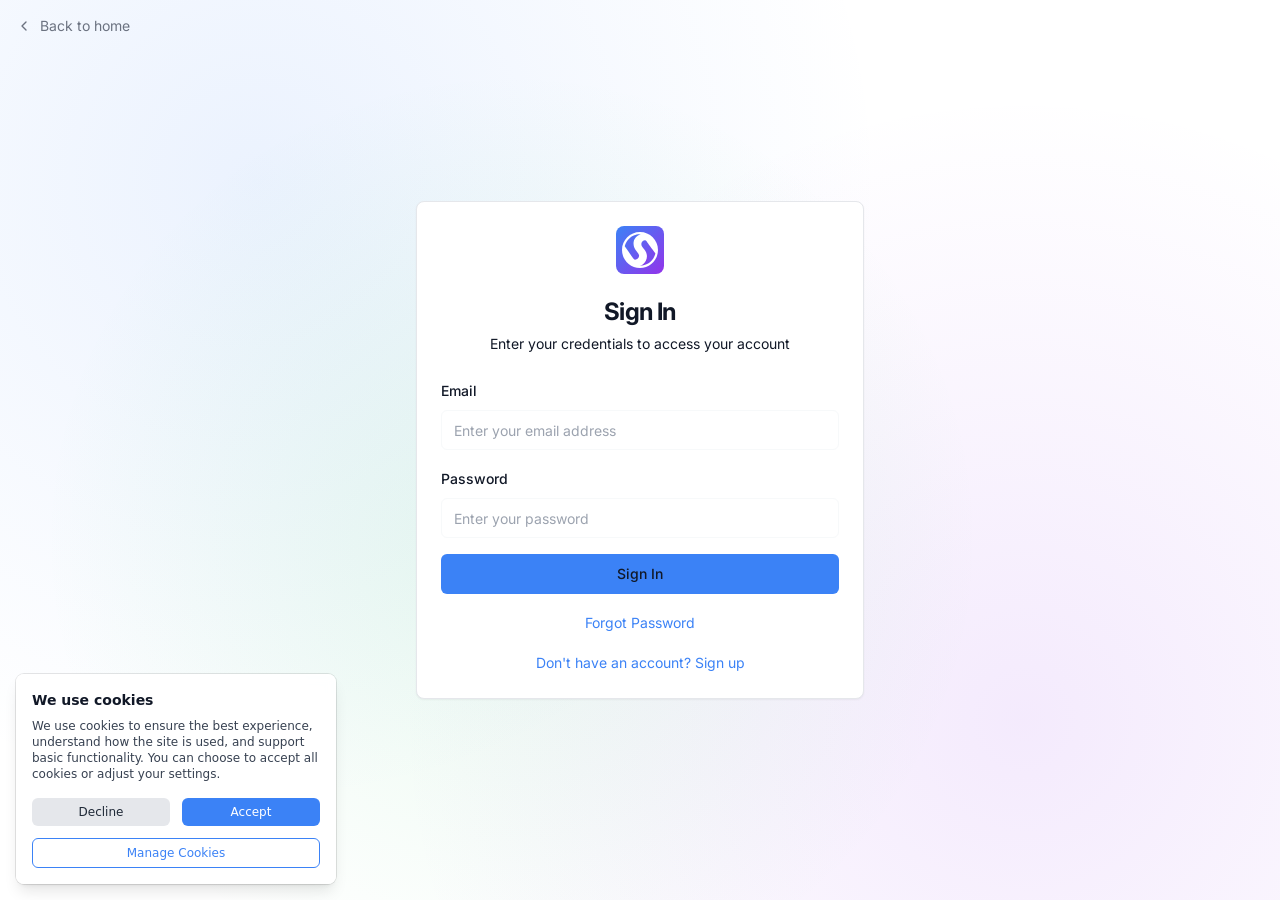
==== commit b6b59bde: "Update deployment to output generated at 2c35dbc" ====
--- a/index.html
+++ b/index.html
@@ -3,19 +3,35 @@
   <head>
     <meta charset="UTF-8" />
     <meta name="viewport" content="width=device-width, initial-scale=1.0, maximum-scale=1" />
-    <title>Crypto Communities - Connect, Build, Grow</title>
-    <meta name="description" content="Join the premier crypto communities platform. Connect with developers, traders, and enthusiasts. Build and grow your blockchain community." />
+    <title>Crypto Signal Circle - Track, Analyze & Improve Your Crypto Trades</title>
+    <meta name="description" content="Elevate your trading with a powerful crypto journal. Track your trades, analyze performance, and connect with a community of top traders and analysts." />
     
     <!-- Fonts -->
     <link rel="preconnect" href="https://fonts.googleapis.com">
     <link rel="preconnect" href="https://fonts.gstatic.com" crossorigin>
     <link href="https://fonts.googleapis.com/css2?family=Inter:wght@300;400;500;600;700&display=swap" rel="stylesheet">
-    <script type="module" crossorigin src="/assets/index-D-ljod8E.js"></script>
-    <link rel="stylesheet" crossorigin href="/assets/index-DLUNLnCy.css">
+    <script async src="https://www.googletagmanager.com/gtag/js?id=G-3N7RM1T68X"></script>
+    <script>
+        window.dataLayer = window.dataLayer || [];
+        function gtag(){dataLayer.push(arguments);}
+        gtag('consent', 'default', {
+            'ad_storage': 'denied',
+            'ad_user_data': 'denied',
+            'ad_personalization': 'denied',
+            'analytics_storage': 'denied',
+            'functionality_storage': 'denied',
+            'personalization_storage': 'denied',
+            'security_storage': 'denied',
+            'region': ['AT', 'BE', 'BG', 'CY', 'CZ', 'DK', 'EE', 'FI', 'FR', 'DE', 'GR', 'HU', 'HR', 'IS', 'IE', 'IT', 'LV', 'LI', 'LT', 'LU', 'MT', 'NL', 'NO', 'PL', 'PT', 'RO', 'SK', 'SI', 'ES', 'SE', 'CH', 'GB'
+            ],
+        });
+        gtag('js', new Date());
+        gtag('config', 'G-3N7RM1T68X', { send_page_view: false, anonymize_ip: true });
+    </script>
+    <script type="module" crossorigin src="/assets/index-DBMRuhZV.js"></script>
+    <link rel="stylesheet" crossorigin href="/assets/index-Bm4S2H7x.css">
   </head>
   <body>
     <div id="root"></div>
-    <!-- This is a replit script which adds a banner on the top of the page when opened in development mode outside the replit environment -->
-    <script type="text/javascript" src="https://replit.com/public/js/replit-dev-banner.js"></script>
   </body>
 </html>
--- a/assets/index-Bm4S2H7x.css
+++ b/assets/index-Bm4S2H7x.css
@@ -0,0 +1 @@
+@import"https://fonts.googleapis.com/css2?family=Inter:wght@300;400;500;600;700&display=swap";*,:before,:after{--tw-border-spacing-x: 0;--tw-border-spacing-y: 0;--tw-translate-x: 0;--tw-translate-y: 0;--tw-rotate: 0;--tw-skew-x: 0;--tw-skew-y: 0;--tw-scale-x: 1;--tw-scale-y: 1;--tw-pan-x: ;--tw-pan-y: ;--tw-pinch-zoom: ;--tw-scroll-snap-strictness: proximity;--tw-gradient-from-position: ;--tw-gradient-via-position: ;--tw-gradient-to-position: ;--tw-ordinal: ;--tw-slashed-zero: ;--tw-numeric-figure: ;--tw-numeric-spacing: ;--tw-numeric-fraction: ;--tw-ring-inset: ;--tw-ring-offset-width: 0px;--tw-ring-offset-color: #fff;--tw-ring-color: rgb(59 130 246 / .5);--tw-ring-offset-shadow: 0 0 #0000;--tw-ring-shadow: 0 0 #0000;--tw-shadow: 0 0 #0000;--tw-shadow-colored: 0 0 #0000;--tw-blur: ;--tw-brightness: ;--tw-contrast: ;--tw-grayscale: ;--tw-hue-rotate: ;--tw-invert: ;--tw-saturate: ;--tw-sepia: ;--tw-drop-shadow: ;--tw-backdrop-blur: ;--tw-backdrop-brightness: ;--tw-backdrop-contrast: ;--tw-backdrop-grayscale: ;--tw-backdrop-hue-rotate: ;--tw-backdrop-invert: ;--tw-backdrop-opacity: ;--tw-backdrop-saturate: ;--tw-backdrop-sepia: ;--tw-contain-size: ;--tw-contain-layout: ;--tw-contain-paint: ;--tw-contain-style: }::backdrop{--tw-border-spacing-x: 0;--tw-border-spacing-y: 0;--tw-translate-x: 0;--tw-translate-y: 0;--tw-rotate: 0;--tw-skew-x: 0;--tw-skew-y: 0;--tw-scale-x: 1;--tw-scale-y: 1;--tw-pan-x: ;--tw-pan-y: ;--tw-pinch-zoom: ;--tw-scroll-snap-strictness: proximity;--tw-gradient-from-position: ;--tw-gradient-via-position: ;--tw-gradient-to-position: ;--tw-ordinal: ;--tw-slashed-zero: ;--tw-numeric-figure: ;--tw-numeric-spacing: ;--tw-numeric-fraction: ;--tw-ring-inset: ;--tw-ring-offset-width: 0px;--tw-ring-offset-color: #fff;--tw-ring-color: rgb(59 130 246 / .5);--tw-ring-offset-shadow: 0 0 #0000;--tw-ring-shadow: 0 0 #0000;--tw-shadow: 0 0 #0000;--tw-shadow-colored: 0 0 #0000;--tw-blur: ;--tw-brightness: ;--tw-contrast: ;--tw-grayscale: ;--tw-hue-rotate: ;--tw-invert: ;--tw-saturate: ;--tw-sepia: ;--tw-drop-shadow: ;--tw-backdrop-blur: ;--tw-backdrop-brightness: ;--tw-backdrop-contrast: ;--tw-backdrop-grayscale: ;--tw-backdrop-hue-rotate: ;--tw-backdrop-invert: ;--tw-backdrop-opacity: ;--tw-backdrop-saturate: ;--tw-backdrop-sepia: ;--tw-contain-size: ;--tw-contain-layout: ;--tw-contain-paint: ;--tw-contain-style: }*,:before,:after{box-sizing:border-box;border-width:0;border-style:solid;border-color:#e5e7eb}:before,:after{--tw-content: ""}html,:host{line-height:1.5;-webkit-text-size-adjust:100%;-moz-tab-size:4;-o-tab-size:4;tab-size:4;font-family:Inter,system-ui,sans-serif;font-feature-settings:normal;font-variation-settings:normal;-webkit-tap-highlight-color:transparent}body{margin:0;line-height:inherit}hr{height:0;color:inherit;border-top-width:1px}abbr:where([title]){-webkit-text-decoration:underline dotted;text-decoration:underline dotted}h1,h2,h3,h4,h5,h6{font-size:inherit;font-weight:inherit}a{color:inherit;text-decoration:inherit}b,strong{font-weight:bolder}code,kbd,samp,pre{font-family:ui-monospace,SFMono-Regular,Menlo,Monaco,Consolas,Liberation Mono,Courier New,monospace;font-feature-settings:normal;font-variation-settings:normal;font-size:1em}small{font-size:80%}sub,sup{font-size:75%;line-height:0;position:relative;vertical-align:baseline}sub{bottom:-.25em}sup{top:-.5em}table{text-indent:0;border-color:inherit;border-collapse:collapse}button,input,optgroup,select,textarea{font-family:inherit;font-feature-settings:inherit;font-variation-settings:inherit;font-size:100%;font-weight:inherit;line-height:inherit;letter-spacing:inherit;color:inherit;margin:0;padding:0}button,select{text-transform:none}button,input:where([type=button]),input:where([type=reset]),input:where([type=submit]){-webkit-appearance:button;background-color:transparent;background-image:none}:-moz-focusring{outline:auto}:-moz-ui-invalid{box-shadow:none}progress{vertical-align:baseline}::-webkit-inner-spin-button,::-webkit-outer-spin-button{height:auto}[type=search]{-webkit-appearance:textfield;outline-offset:-2px}::-webkit-search-decoration{-webkit-appearance:none}::-webkit-file-upload-button{-webkit-appearance:button;font:inherit}summary{display:list-item}blockquote,dl,dd,h1,h2,h3,h4,h5,h6,hr,figure,p,pre{margin:0}fieldset{margin:0;padding:0}legend{padding:0}ol,ul,menu{list-style:none;margin:0;padding:0}dialog{padding:0}textarea{resize:vertical}input::-moz-placeholder,textarea::-moz-placeholder{opacity:1;color:#9ca3af}input::placeholder,textarea::placeholder{opacity:1;color:#9ca3af}button,[role=button]{cursor:pointer}:disabled{cursor:default}img,svg,video,canvas,audio,iframe,embed,object{display:block;vertical-align:middle}img,video{max-width:100%;height:auto}[hidden]:where(:not([hidden=until-found])){display:none}*{--tw-border-opacity: 1;border-color:rgb(var(--border) / var(--tw-border-opacity, 1))}.container{width:100%}@media (min-width: 640px){.container{max-width:640px}}@media (min-width: 768px){.container{max-width:768px}}@media (min-width: 1024px){.container{max-width:1024px}}@media (min-width: 1280px){.container{max-width:1280px}}@media (min-width: 1536px){.container{max-width:1536px}}.prose{color:var(--tw-prose-body);max-width:65ch}.prose :where(p):not(:where([class~=not-prose],[class~=not-prose] *)){margin-top:1.25em;margin-bottom:1.25em}.prose :where([class~=lead]):not(:where([class~=not-prose],[class~=not-prose] *)){color:var(--tw-prose-lead);font-size:1.25em;line-height:1.6;margin-top:1.2em;margin-bottom:1.2em}.prose :where(a):not(:where([class~=not-prose],[class~=not-prose] *)){color:var(--tw-prose-links);text-decoration:underline;font-weight:500}.prose :where(strong):not(:where([class~=not-prose],[class~=not-prose] *)){color:var(--tw-prose-bold);font-weight:600}.prose :where(a strong):not(:where([class~=not-prose],[class~=not-prose] *)){color:inherit}.prose :where(blockquote strong):not(:where([class~=not-prose],[class~=not-prose] *)){color:inherit}.prose :where(thead th strong):not(:where([class~=not-prose],[class~=not-prose] *)){color:inherit}.prose :where(ol):not(:where([class~=not-prose],[class~=not-prose] *)){list-style-type:decimal;margin-top:1.25em;margin-bottom:1.25em;padding-inline-start:1.625em}.prose :where(ol[type=A]):not(:where([class~=not-prose],[class~=not-prose] *)){list-style-type:upper-alpha}.prose :where(ol[type=a]):not(:where([class~=not-prose],[class~=not-prose] *)){list-style-type:lower-alpha}.prose :where(ol[type=A s]):not(:where([class~=not-prose],[class~=not-prose] *)){list-style-type:upper-alpha}.prose :where(ol[type=a s]):not(:where([class~=not-prose],[class~=not-prose] *)){list-style-type:lower-alpha}.prose :where(ol[type=I]):not(:where([class~=not-prose],[class~=not-prose] *)){list-style-type:upper-roman}.prose :where(ol[type=i]):not(:where([class~=not-prose],[class~=not-prose] *)){list-style-type:lower-roman}.prose :where(ol[type=I s]):not(:where([class~=not-prose],[class~=not-prose] *)){list-style-type:upper-roman}.prose :where(ol[type=i s]):not(:where([class~=not-prose],[class~=not-prose] *)){list-style-type:lower-roman}.prose :where(ol[type="1"]):not(:where([class~=not-prose],[class~=not-prose] *)){list-style-type:decimal}.prose :where(ul):not(:where([class~=not-prose],[class~=not-prose] *)){list-style-type:disc;margin-top:1.25em;margin-bottom:1.25em;padding-inline-start:1.625em}.prose :where(ol>li):not(:where([class~=not-prose],[class~=not-prose] *))::marker{font-weight:400;color:var(--tw-prose-counters)}.prose :where(ul>li):not(:where([class~=not-prose],[class~=not-prose] *))::marker{color:var(--tw-prose-bullets)}.prose :where(dt):not(:where([class~=not-prose],[class~=not-prose] *)){color:var(--tw-prose-headings);font-weight:600;margin-top:1.25em}.prose :where(hr):not(:where([class~=not-prose],[class~=not-prose] *)){border-color:var(--tw-prose-hr);border-top-width:1px;margin-top:3em;margin-bottom:3em}.prose :where(blockquote):not(:where([class~=not-prose],[class~=not-prose] *)){font-weight:500;font-style:italic;color:var(--tw-prose-quotes);border-inline-start-width:.25rem;border-inline-start-color:var(--tw-prose-quote-borders);quotes:"“""”""‘""’";margin-top:1.6em;margin-bottom:1.6em;padding-inline-start:1em}.prose :where(blockquote p:first-of-type):not(:where([class~=not-prose],[class~=not-prose] *)):before{content:open-quote}.prose :where(blockquote p:last-of-type):not(:where([class~=not-prose],[class~=not-prose] *)):after{content:close-quote}.prose :where(h1):not(:where([class~=not-prose],[class~=not-prose] *)){color:var(--tw-prose-headings);font-weight:800;font-size:2.25em;margin-top:0;margin-bottom:.8888889em;line-height:1.1111111}.prose :where(h1 strong):not(:where([class~=not-prose],[class~=not-prose] *)){font-weight:900;color:inherit}.prose :where(h2):not(:where([class~=not-prose],[class~=not-prose] *)){color:var(--tw-prose-headings);font-weight:700;font-size:1.5em;margin-top:2em;margin-bottom:1em;line-height:1.3333333}.prose :where(h2 strong):not(:where([class~=not-prose],[class~=not-prose] *)){font-weight:800;color:inherit}.prose :where(h3):not(:where([class~=not-prose],[class~=not-prose] *)){color:var(--tw-prose-headings);font-weight:600;font-size:1.25em;margin-top:1.6em;margin-bottom:.6em;line-height:1.6}.prose :where(h3 strong):not(:where([class~=not-prose],[class~=not-prose] *)){font-weight:700;color:inherit}.prose :where(h4):not(:where([class~=not-prose],[class~=not-prose] *)){color:var(--tw-prose-headings);font-weight:600;margin-top:1.5em;margin-bottom:.5em;line-height:1.5}.prose :where(h4 strong):not(:where([class~=not-prose],[class~=not-prose] *)){font-weight:700;color:inherit}.prose :where(img):not(:where([class~=not-prose],[class~=not-prose] *)){margin-top:2em;margin-bottom:2em}.prose :where(picture):not(:where([class~=not-prose],[class~=not-prose] *)){display:block;margin-top:2em;margin-bottom:2em}.prose :where(video):not(:where([class~=not-prose],[class~=not-prose] *)){margin-top:2em;margin-bottom:2em}.prose :where(kbd):not(:where([class~=not-prose],[class~=not-prose] *)){font-weight:500;font-family:inherit;color:var(--tw-prose-kbd);box-shadow:0 0 0 1px var(--tw-prose-kbd-shadows),0 3px 0 var(--tw-prose-kbd-shadows);font-size:.875em;border-radius:.3125rem;padding-top:.1875em;padding-inline-end:.375em;padding-bottom:.1875em;padding-inline-start:.375em}.prose :where(code):not(:where([class~=not-prose],[class~=not-prose] *)){color:var(--tw-prose-code);font-weight:600;font-size:.875em}.prose :where(code):not(:where([class~=not-prose],[class~=not-prose] *)):before{content:"`"}.prose :where(code):not(:where([class~=not-prose],[class~=not-prose] *)):after{content:"`"}.prose :where(a code):not(:where([class~=not-prose],[class~=not-prose] *)){color:inherit}.prose :where(h1 code):not(:where([class~=not-prose],[class~=not-prose] *)){color:inherit}.prose :where(h2 code):not(:where([class~=not-prose],[class~=not-prose] *)){color:inherit;font-size:.875em}.prose :where(h3 code):not(:where([class~=not-prose],[class~=not-prose] *)){color:inherit;font-size:.9em}.prose :where(h4 code):not(:where([class~=not-prose],[class~=not-prose] *)){color:inherit}.prose :where(blockquote code):not(:where([class~=not-prose],[class~=not-prose] *)){color:inherit}.prose :where(thead th code):not(:where([class~=not-prose],[class~=not-prose] *)){color:inherit}.prose :where(pre):not(:where([class~=not-prose],[class~=not-prose] *)){color:var(--tw-prose-pre-code);background-color:var(--tw-prose-pre-bg);overflow-x:auto;font-weight:400;font-size:.875em;line-height:1.7142857;margin-top:1.7142857em;margin-bottom:1.7142857em;border-radius:.375rem;padding-top:.8571429em;padding-inline-end:1.1428571em;padding-bottom:.8571429em;padding-inline-start:1.1428571em}.prose :where(pre code):not(:where([class~=not-prose],[class~=not-prose] *)){background-color:transparent;border-width:0;border-radius:0;padding:0;font-weight:inherit;color:inherit;font-size:inherit;font-family:inherit;line-height:inherit}.prose :where(pre code):not(:where([class~=not-prose],[class~=not-prose] *)):before{content:none}.prose :where(pre code):not(:where([class~=not-prose],[class~=not-prose] *)):after{content:none}.prose :where(table):not(:where([class~=not-prose],[class~=not-prose] *)){width:100%;table-layout:auto;margin-top:2em;margin-bottom:2em;font-size:.875em;line-height:1.7142857}.prose :where(thead):not(:where([class~=not-prose],[class~=not-prose] *)){border-bottom-width:1px;border-bottom-color:var(--tw-prose-th-borders)}.prose :where(thead th):not(:where([class~=not-prose],[class~=not-prose] *)){color:var(--tw-prose-headings);font-weight:600;vertical-align:bottom;padding-inline-end:.5714286em;padding-bottom:.5714286em;padding-inline-start:.5714286em}.prose :where(tbody tr):not(:where([class~=not-prose],[class~=not-prose] *)){border-bottom-width:1px;border-bottom-color:var(--tw-prose-td-borders)}.prose :where(tbody tr:last-child):not(:where([class~=not-prose],[class~=not-prose] *)){border-bottom-width:0}.prose :where(tbody td):not(:where([class~=not-prose],[class~=not-prose] *)){vertical-align:baseline}.prose :where(tfoot):not(:where([class~=not-prose],[class~=not-prose] *)){border-top-width:1px;border-top-color:var(--tw-prose-th-borders)}.prose :where(tfoot td):not(:where([class~=not-prose],[class~=not-prose] *)){vertical-align:top}.prose :where(th,td):not(:where([class~=not-prose],[class~=not-prose] *)){text-align:start}.prose :where(figure>*):not(:where([class~=not-prose],[class~=not-prose] *)){margin-top:0;margin-bottom:0}.prose :where(figcaption):not(:where([class~=not-prose],[class~=not-prose] *)){color:var(--tw-prose-captions);font-size:.875em;line-height:1.4285714;margin-top:.8571429em}.prose{--tw-prose-body: #374151;--tw-prose-headings: #111827;--tw-prose-lead: #4b5563;--tw-prose-links: #111827;--tw-prose-bold: #111827;--tw-prose-counters: #6b7280;--tw-prose-bullets: #d1d5db;--tw-prose-hr: #e5e7eb;--tw-prose-quotes: #111827;--tw-prose-quote-borders: #e5e7eb;--tw-prose-captions: #6b7280;--tw-prose-kbd: #111827;--tw-prose-kbd-shadows: rgb(17 24 39 / 10%);--tw-prose-code: #111827;--tw-prose-pre-code: #e5e7eb;--tw-prose-pre-bg: #1f2937;--tw-prose-th-borders: #d1d5db;--tw-prose-td-borders: #e5e7eb;--tw-prose-invert-body: #d1d5db;--tw-prose-invert-headings: #fff;--tw-prose-invert-lead: #9ca3af;--tw-prose-invert-links: #fff;--tw-prose-invert-bold: #fff;--tw-prose-invert-counters: #9ca3af;--tw-prose-invert-bullets: #4b5563;--tw-prose-invert-hr: #374151;--tw-prose-invert-quotes: #f3f4f6;--tw-prose-invert-quote-borders: #374151;--tw-prose-invert-captions: #9ca3af;--tw-prose-invert-kbd: #fff;--tw-prose-invert-kbd-shadows: rgb(255 255 255 / 10%);--tw-prose-invert-code: #fff;--tw-prose-invert-pre-code: #d1d5db;--tw-prose-invert-pre-bg: rgb(0 0 0 / 50%);--tw-prose-invert-th-borders: #4b5563;--tw-prose-invert-td-borders: #374151;font-size:1rem;line-height:1.75}.prose :where(picture>img):not(:where([class~=not-prose],[class~=not-prose] *)){margin-top:0;margin-bottom:0}.prose :where(li):not(:where([class~=not-prose],[class~=not-prose] *)){margin-top:.5em;margin-bottom:.5em}.prose :where(ol>li):not(:where([class~=not-prose],[class~=not-prose] *)){padding-inline-start:.375em}.prose :where(ul>li):not(:where([class~=not-prose],[class~=not-prose] *)){padding-inline-start:.375em}.prose :where(.prose>ul>li p):not(:where([class~=not-prose],[class~=not-prose] *)){margin-top:.75em;margin-bottom:.75em}.prose :where(.prose>ul>li>p:first-child):not(:where([class~=not-prose],[class~=not-prose] *)){margin-top:1.25em}.prose :where(.prose>ul>li>p:last-child):not(:where([class~=not-prose],[class~=not-prose] *)){margin-bottom:1.25em}.prose :where(.prose>ol>li>p:first-child):not(:where([class~=not-prose],[class~=not-prose] *)){margin-top:1.25em}.prose :where(.prose>ol>li>p:last-child):not(:where([class~=not-prose],[class~=not-prose] *)){margin-bottom:1.25em}.prose :where(ul ul,ul ol,ol ul,ol ol):not(:where([class~=not-prose],[class~=not-prose] *)){margin-top:.75em;margin-bottom:.75em}.prose :where(dl):not(:where([class~=not-prose],[class~=not-prose] *)){margin-top:1.25em;margin-bottom:1.25em}.prose :where(dd):not(:where([class~=not-prose],[class~=not-prose] *)){margin-top:.5em;padding-inline-start:1.625em}.prose :where(hr+*):not(:where([class~=not-prose],[class~=not-prose] *)){margin-top:0}.prose :where(h2+*):not(:where([class~=not-prose],[class~=not-prose] *)){margin-top:0}.prose :where(h3+*):not(:where([class~=not-prose],[class~=not-prose] *)){margin-top:0}.prose :where(h4+*):not(:where([class~=not-prose],[class~=not-prose] *)){margin-top:0}.prose :where(thead th:first-child):not(:where([class~=not-prose],[class~=not-prose] *)){padding-inline-start:0}.prose :where(thead th:last-child):not(:where([class~=not-prose],[class~=not-prose] *)){padding-inline-end:0}.prose :where(tbody td,tfoot td):not(:where([class~=not-prose],[class~=not-prose] *)){padding-top:.5714286em;padding-inline-end:.5714286em;padding-bottom:.5714286em;padding-inline-start:.5714286em}.prose :where(tbody td:first-child,tfoot td:first-child):not(:where([class~=not-prose],[class~=not-prose] *)){padding-inline-start:0}.prose :where(tbody td:last-child,tfoot td:last-child):not(:where([class~=not-prose],[class~=not-prose] *)){padding-inline-end:0}.prose :where(figure):not(:where([class~=not-prose],[class~=not-prose] *)){margin-top:2em;margin-bottom:2em}.prose :where(.prose>:first-child):not(:where([class~=not-prose],[class~=not-prose] *)){margin-top:0}.prose :where(.prose>:last-child):not(:where([class~=not-prose],[class~=not-prose] *)){margin-bottom:0}.sr-only{position:absolute;width:1px;height:1px;padding:0;margin:-1px;overflow:hidden;clip:rect(0,0,0,0);white-space:nowrap;border-width:0}.pointer-events-none{pointer-events:none}.pointer-events-auto{pointer-events:auto}.visible{visibility:visible}.invisible{visibility:hidden}.fixed{position:fixed}.absolute{position:absolute}.relative{position:relative}.sticky{position:sticky}.inset-0{top:0;right:0;bottom:0;left:0}.inset-x-0{left:0;right:0}.inset-y-0{top:0;bottom:0}.-bottom-12{bottom:-3rem}.-bottom-2{bottom:-.5rem}.-left-12{left:-3rem}.-right-1{right:-.25rem}.-right-12{right:-3rem}.-right-2{right:-.5rem}.-top-1{top:-.25rem}.-top-12{top:-3rem}.bottom-0{bottom:0}.left-0{left:0}.left-1{left:.25rem}.left-1\/2{left:50%}.left-2{left:.5rem}.left-3{left:.75rem}.left-4{left:1rem}.left-\[50\%\]{left:50%}.right-0{right:0}.right-1{right:.25rem}.right-2{right:.5rem}.right-3{right:.75rem}.right-4{right:1rem}.top-0{top:0}.top-1\.5{top:.375rem}.top-1\/2{top:50%}.top-2{top:.5rem}.top-3\.5{top:.875rem}.top-4{top:1rem}.top-\[1px\]{top:1px}.top-\[50\%\]{top:50%}.top-\[60\%\]{top:60%}.top-full{top:100%}.z-10{z-index:10}.z-20{z-index:20}.z-30{z-index:30}.z-40{z-index:40}.z-50{z-index:50}.z-\[100\]{z-index:100}.z-\[1\]{z-index:1}.col-span-1{grid-column:span 1 / span 1}.col-span-3{grid-column:span 3 / span 3}.col-span-4{grid-column:span 4 / span 4}.col-span-5{grid-column:span 5 / span 5}.-mx-1{margin-left:-.25rem;margin-right:-.25rem}.-mx-2{margin-left:-.5rem;margin-right:-.5rem}.mx-0{margin-left:0;margin-right:0}.mx-2{margin-left:.5rem;margin-right:.5rem}.mx-3\.5{margin-left:.875rem;margin-right:.875rem}.mx-4{margin-left:1rem;margin-right:1rem}.mx-auto{margin-left:auto;margin-right:auto}.my-0\.5{margin-top:.125rem;margin-bottom:.125rem}.my-1{margin-top:.25rem;margin-bottom:.25rem}.my-4{margin-top:1rem;margin-bottom:1rem}.my-6{margin-top:1.5rem;margin-bottom:1.5rem}.-ml-4{margin-left:-1rem}.-mt-4{margin-top:-1rem}.mb-1{margin-bottom:.25rem}.mb-10{margin-bottom:2.5rem}.mb-12{margin-bottom:3rem}.mb-2{margin-bottom:.5rem}.mb-20{margin-bottom:5rem}.mb-3{margin-bottom:.75rem}.mb-4{margin-bottom:1rem}.mb-6{margin-bottom:1.5rem}.mb-8{margin-bottom:2rem}.ml-1{margin-left:.25rem}.ml-2{margin-left:.5rem}.ml-auto{margin-left:auto}.mr-1{margin-right:.25rem}.mr-2{margin-right:.5rem}.mt-0\.5{margin-top:.125rem}.mt-1{margin-top:.25rem}.mt-1\.5{margin-top:.375rem}.mt-2{margin-top:.5rem}.mt-24{margin-top:6rem}.mt-3{margin-top:.75rem}.mt-4{margin-top:1rem}.mt-6{margin-top:1.5rem}.mt-8{margin-top:2rem}.mt-auto{margin-top:auto}.line-clamp-2{overflow:hidden;display:-webkit-box;-webkit-box-orient:vertical;-webkit-line-clamp:2}.block{display:block}.inline-block{display:inline-block}.flex{display:flex}.inline-flex{display:inline-flex}.table{display:table}.grid{display:grid}.hidden{display:none}.aspect-square{aspect-ratio:1 / 1}.aspect-video{aspect-ratio:16 / 9}.size-4{width:1rem;height:1rem}.h-1\.5{height:.375rem}.h-10{height:2.5rem}.h-11{height:2.75rem}.h-12{height:3rem}.h-14{height:3.5rem}.h-16{height:4rem}.h-2{height:.5rem}.h-2\.5{height:.625rem}.h-20{height:5rem}.h-24{height:6rem}.h-3{height:.75rem}.h-3\.5{height:.875rem}.h-32{height:8rem}.h-4{height:1rem}.h-48{height:12rem}.h-5{height:1.25rem}.h-6{height:1.5rem}.h-7{height:1.75rem}.h-8{height:2rem}.h-9{height:2.25rem}.h-\[1px\]{height:1px}.h-\[280px\]{height:280px}.h-\[var\(--radix-navigation-menu-viewport-height\)\]{height:var(--radix-navigation-menu-viewport-height)}.h-\[var\(--radix-select-trigger-height\)\]{height:var(--radix-select-trigger-height)}.h-auto{height:auto}.h-full{height:100%}.h-px{height:1px}.h-svh{height:100svh}.max-h-48{max-height:12rem}.max-h-64{max-height:16rem}.max-h-96{max-height:24rem}.max-h-\[--radix-context-menu-content-available-height\]{max-height:var(--radix-context-menu-content-available-height)}.max-h-\[--radix-select-content-available-height\]{max-height:var(--radix-select-content-available-height)}.max-h-\[300px\]{max-height:300px}.max-h-\[80vh\]{max-height:80vh}.max-h-\[85vh\]{max-height:85vh}.max-h-\[90vh\]{max-height:90vh}.max-h-\[var\(--radix-dropdown-menu-content-available-height\)\]{max-height:var(--radix-dropdown-menu-content-available-height)}.max-h-screen{max-height:100vh}.min-h-0{min-height:0px}.min-h-\[60vh\]{min-height:60vh}.min-h-\[80px\]{min-height:80px}.min-h-screen{min-height:100vh}.min-h-svh{min-height:100svh}.w-0{width:0px}.w-1{width:.25rem}.w-1\/2{width:50%}.w-1\/4{width:25%}.w-10{width:2.5rem}.w-11{width:2.75rem}.w-12{width:3rem}.w-14{width:3.5rem}.w-16{width:4rem}.w-2{width:.5rem}.w-2\.5{width:.625rem}.w-20{width:5rem}.w-24{width:6rem}.w-3{width:.75rem}.w-3\.5{width:.875rem}.w-3\/4{width:75%}.w-32{width:8rem}.w-4{width:1rem}.w-44{width:11rem}.w-48{width:12rem}.w-5{width:1.25rem}.w-6{width:1.5rem}.w-64{width:16rem}.w-7{width:1.75rem}.w-72{width:18rem}.w-8{width:2rem}.w-9{width:2.25rem}.w-\[--sidebar-width\]{width:var(--sidebar-width)}.w-\[100px\]{width:100px}.w-\[120px\]{width:120px}.w-\[140px\]{width:140px}.w-\[1px\]{width:1px}.w-\[220px\]{width:220px}.w-\[260px\]{width:260px}.w-\[30\%\]{width:30%}.w-auto{width:auto}.w-full{width:100%}.w-max{width:-moz-max-content;width:max-content}.w-px{width:1px}.min-w-0{min-width:0px}.min-w-10{min-width:2.5rem}.min-w-11{min-width:2.75rem}.min-w-5{min-width:1.25rem}.min-w-9{min-width:2.25rem}.min-w-\[12rem\]{min-width:12rem}.min-w-\[8rem\]{min-width:8rem}.min-w-\[var\(--radix-select-trigger-width\)\]{min-width:var(--radix-select-trigger-width)}.max-w-2xl{max-width:42rem}.max-w-3xl{max-width:48rem}.max-w-4xl{max-width:56rem}.max-w-5xl{max-width:64rem}.max-w-\[--skeleton-width\]{max-width:var(--skeleton-width)}.max-w-\[120px\]{max-width:120px}.max-w-lg{max-width:32rem}.max-w-max{max-width:-moz-max-content;max-width:max-content}.max-w-md{max-width:28rem}.max-w-none{max-width:none}.max-w-xs{max-width:20rem}.flex-1{flex:1 1 0%}.flex-shrink-0,.shrink-0{flex-shrink:0}.flex-grow,.grow{flex-grow:1}.grow-0{flex-grow:0}.basis-full{flex-basis:100%}.caption-bottom{caption-side:bottom}.border-collapse{border-collapse:collapse}.origin-\[--radix-context-menu-content-transform-origin\]{transform-origin:var(--radix-context-menu-content-transform-origin)}.origin-\[--radix-dropdown-menu-content-transform-origin\]{transform-origin:var(--radix-dropdown-menu-content-transform-origin)}.origin-\[--radix-hover-card-content-transform-origin\]{transform-origin:var(--radix-hover-card-content-transform-origin)}.origin-\[--radix-menubar-content-transform-origin\]{transform-origin:var(--radix-menubar-content-transform-origin)}.origin-\[--radix-popover-content-transform-origin\]{transform-origin:var(--radix-popover-content-transform-origin)}.origin-\[--radix-select-content-transform-origin\]{transform-origin:var(--radix-select-content-transform-origin)}.origin-\[--radix-tooltip-content-transform-origin\]{transform-origin:var(--radix-tooltip-content-transform-origin)}.-translate-x-1\/2{--tw-translate-x: -50%;transform:translate(var(--tw-translate-x),var(--tw-translate-y)) rotate(var(--tw-rotate)) skew(var(--tw-skew-x)) skewY(var(--tw-skew-y)) scaleX(var(--tw-scale-x)) scaleY(var(--tw-scale-y))}.-translate-x-px{--tw-translate-x: -1px;transform:translate(var(--tw-translate-x),var(--tw-translate-y)) rotate(var(--tw-rotate)) skew(var(--tw-skew-x)) skewY(var(--tw-skew-y)) scaleX(var(--tw-scale-x)) scaleY(var(--tw-scale-y))}.-translate-y-1\/2{--tw-translate-y: -50%;transform:translate(var(--tw-translate-x),var(--tw-translate-y)) rotate(var(--tw-rotate)) skew(var(--tw-skew-x)) skewY(var(--tw-skew-y)) scaleX(var(--tw-scale-x)) scaleY(var(--tw-scale-y))}.translate-x-\[-50\%\]{--tw-translate-x: -50%;transform:translate(var(--tw-translate-x),var(--tw-translate-y)) rotate(var(--tw-rotate)) skew(var(--tw-skew-x)) skewY(var(--tw-skew-y)) scaleX(var(--tw-scale-x)) scaleY(var(--tw-scale-y))}.translate-x-px{--tw-translate-x: 1px;transform:translate(var(--tw-translate-x),var(--tw-translate-y)) rotate(var(--tw-rotate)) skew(var(--tw-skew-x)) skewY(var(--tw-skew-y)) scaleX(var(--tw-scale-x)) scaleY(var(--tw-scale-y))}.translate-y-\[-50\%\]{--tw-translate-y: -50%;transform:translate(var(--tw-translate-x),var(--tw-translate-y)) rotate(var(--tw-rotate)) skew(var(--tw-skew-x)) skewY(var(--tw-skew-y)) scaleX(var(--tw-scale-x)) scaleY(var(--tw-scale-y))}.rotate-45{--tw-rotate: 45deg;transform:translate(var(--tw-translate-x),var(--tw-translate-y)) rotate(var(--tw-rotate)) skew(var(--tw-skew-x)) skewY(var(--tw-skew-y)) scaleX(var(--tw-scale-x)) scaleY(var(--tw-scale-y))}.rotate-90{--tw-rotate: 90deg;transform:translate(var(--tw-translate-x),var(--tw-translate-y)) rotate(var(--tw-rotate)) skew(var(--tw-skew-x)) skewY(var(--tw-skew-y)) scaleX(var(--tw-scale-x)) scaleY(var(--tw-scale-y))}.transform{transform:translate(var(--tw-translate-x),var(--tw-translate-y)) rotate(var(--tw-rotate)) skew(var(--tw-skew-x)) skewY(var(--tw-skew-y)) scaleX(var(--tw-scale-x)) scaleY(var(--tw-scale-y))}@keyframes pulse{50%{opacity:.5}}.animate-pulse{animation:pulse 2s cubic-bezier(.4,0,.6,1) infinite}@keyframes spin{to{transform:rotate(360deg)}}.animate-spin{animation:spin 1s linear infinite}.cursor-default{cursor:default}.cursor-help{cursor:help}.cursor-not-allowed{cursor:not-allowed}.cursor-pointer{cursor:pointer}.touch-none{touch-action:none}.select-none{-webkit-user-select:none;-moz-user-select:none;user-select:none}.resize-none{resize:none}.list-none{list-style-type:none}.grid-cols-1{grid-template-columns:repeat(1,minmax(0,1fr))}.grid-cols-12{grid-template-columns:repeat(12,minmax(0,1fr))}.grid-cols-2{grid-template-columns:repeat(2,minmax(0,1fr))}.grid-cols-3{grid-template-columns:repeat(3,minmax(0,1fr))}.grid-cols-4{grid-template-columns:repeat(4,minmax(0,1fr))}.grid-cols-5{grid-template-columns:repeat(5,minmax(0,1fr))}.flex-row{flex-direction:row}.flex-col{flex-direction:column}.flex-col-reverse{flex-direction:column-reverse}.flex-wrap{flex-wrap:wrap}.items-start{align-items:flex-start}.items-end{align-items:flex-end}.items-center{align-items:center}.items-stretch{align-items:stretch}.justify-start{justify-content:flex-start}.justify-end{justify-content:flex-end}.justify-center{justify-content:center}.justify-between{justify-content:space-between}.gap-1{gap:.25rem}.gap-1\.5{gap:.375rem}.gap-2{gap:.5rem}.gap-3{gap:.75rem}.gap-4{gap:1rem}.gap-6{gap:1.5rem}.gap-8{gap:2rem}.gap-x-2{-moz-column-gap:.5rem;column-gap:.5rem}.gap-x-3{-moz-column-gap:.75rem;column-gap:.75rem}.gap-x-4{-moz-column-gap:1rem;column-gap:1rem}.gap-y-5{row-gap:1.25rem}.gap-y-7{row-gap:1.75rem}.-space-x-2>:not([hidden])~:not([hidden]){--tw-space-x-reverse: 0;margin-right:calc(-.5rem * var(--tw-space-x-reverse));margin-left:calc(-.5rem * calc(1 - var(--tw-space-x-reverse)))}.space-x-1>:not([hidden])~:not([hidden]){--tw-space-x-reverse: 0;margin-right:calc(.25rem * var(--tw-space-x-reverse));margin-left:calc(.25rem * calc(1 - var(--tw-space-x-reverse)))}.space-x-2>:not([hidden])~:not([hidden]){--tw-space-x-reverse: 0;margin-right:calc(.5rem * var(--tw-space-x-reverse));margin-left:calc(.5rem * calc(1 - var(--tw-space-x-reverse)))}.space-x-4>:not([hidden])~:not([hidden]){--tw-space-x-reverse: 0;margin-right:calc(1rem * var(--tw-space-x-reverse));margin-left:calc(1rem * calc(1 - var(--tw-space-x-reverse)))}.space-y-1>:not([hidden])~:not([hidden]){--tw-space-y-reverse: 0;margin-top:calc(.25rem * calc(1 - var(--tw-space-y-reverse)));margin-bottom:calc(.25rem * var(--tw-space-y-reverse))}.space-y-1\.5>:not([hidden])~:not([hidden]){--tw-space-y-reverse: 0;margin-top:calc(.375rem * calc(1 - var(--tw-space-y-reverse)));margin-bottom:calc(.375rem * var(--tw-space-y-reverse))}.space-y-2>:not([hidden])~:not([hidden]){--tw-space-y-reverse: 0;margin-top:calc(.5rem * calc(1 - var(--tw-space-y-reverse)));margin-bottom:calc(.5rem * var(--tw-space-y-reverse))}.space-y-3>:not([hidden])~:not([hidden]){--tw-space-y-reverse: 0;margin-top:calc(.75rem * calc(1 - var(--tw-space-y-reverse)));margin-bottom:calc(.75rem * var(--tw-space-y-reverse))}.space-y-4>:not([hidden])~:not([hidden]){--tw-space-y-reverse: 0;margin-top:calc(1rem * calc(1 - var(--tw-space-y-reverse)));margin-bottom:calc(1rem * var(--tw-space-y-reverse))}.space-y-6>:not([hidden])~:not([hidden]){--tw-space-y-reverse: 0;margin-top:calc(1.5rem * calc(1 - var(--tw-space-y-reverse)));margin-bottom:calc(1.5rem * var(--tw-space-y-reverse))}.space-y-8>:not([hidden])~:not([hidden]){--tw-space-y-reverse: 0;margin-top:calc(2rem * calc(1 - var(--tw-space-y-reverse)));margin-bottom:calc(2rem * var(--tw-space-y-reverse))}.self-stretch{align-self:stretch}.overflow-auto{overflow:auto}.overflow-hidden{overflow:hidden}.overflow-x-auto{overflow-x:auto}.overflow-y-auto{overflow-y:auto}.overflow-x-hidden{overflow-x:hidden}.truncate{overflow:hidden;text-overflow:ellipsis;white-space:nowrap}.whitespace-nowrap{white-space:nowrap}.break-words{overflow-wrap:break-word}.rounded{border-radius:.25rem}.rounded-2xl{border-radius:1rem}.rounded-\[2px\]{border-radius:2px}.rounded-\[inherit\]{border-radius:inherit}.rounded-full{border-radius:9999px}.rounded-lg{border-radius:var(--radius)}.rounded-md{border-radius:calc(var(--radius) - 2px)}.rounded-sm{border-radius:calc(var(--radius) - 4px)}.rounded-xl{border-radius:.75rem}.rounded-l-lg{border-top-left-radius:var(--radius);border-bottom-left-radius:var(--radius)}.rounded-l-none{border-top-left-radius:0;border-bottom-left-radius:0}.rounded-t-\[10px\]{border-top-left-radius:10px;border-top-right-radius:10px}.rounded-tl-sm{border-top-left-radius:calc(var(--radius) - 4px)}.border{border-width:1px}.border-2{border-width:2px}.border-\[1\.5px\]{border-width:1.5px}.border-y{border-top-width:1px;border-bottom-width:1px}.border-b{border-bottom-width:1px}.border-b-2{border-bottom-width:2px}.border-l{border-left-width:1px}.border-r{border-right-width:1px}.border-r-0{border-right-width:0px}.border-t{border-top-width:1px}.border-dashed{border-style:dashed}.border-none{border-style:none}.border-\[--color-border\]{border-color:var(--color-border)}.border-border{--tw-border-opacity: 1;border-color:rgb(var(--border) / var(--tw-border-opacity, 1))}.border-border\/50{border-color:rgb(var(--border) / .5)}.border-border\/60{border-color:rgb(var(--border) / .6)}.border-card{--tw-border-opacity: 1;border-color:rgb(var(--card) / var(--tw-border-opacity, 1))}.border-destructive{border-color:var(--destructive)}.border-emerald-200{--tw-border-opacity: 1;border-color:rgb(167 243 208 / var(--tw-border-opacity, 1))}.border-input{border-color:var(--input)}.border-muted{--tw-border-opacity: 1;border-color:rgb(var(--muted) / var(--tw-border-opacity, 1))}.border-muted\/50{border-color:rgb(var(--muted) / .5)}.border-primary{--tw-border-opacity: 1;border-color:rgb(var(--primary) / var(--tw-border-opacity, 1))}.border-primary\/20{border-color:rgb(var(--primary) / .2)}.border-primary\/40{border-color:rgb(var(--primary) / .4)}.border-primary\/50{border-color:rgb(var(--primary) / .5)}.border-slate-200{--tw-border-opacity: 1;border-color:rgb(226 232 240 / var(--tw-border-opacity, 1))}.border-transparent{border-color:transparent}.border-l-transparent{border-left-color:transparent}.border-t-transparent{border-top-color:transparent}.bg-\[--color-bg\]{background-color:var(--color-bg)}.bg-accent{--tw-bg-opacity: 1;background-color:rgb(var(--accent) / var(--tw-bg-opacity, 1))}.bg-accent\/10{background-color:rgb(var(--accent) / .1)}.bg-amber-500{--tw-bg-opacity: 1;background-color:rgb(245 158 11 / var(--tw-bg-opacity, 1))}.bg-amber-500\/10{background-color:#f59e0b1a}.bg-background{background-color:var(--background)}.bg-bg{--tw-bg-opacity: 1;background-color:rgb(var(--bg) / var(--tw-bg-opacity, 1))}.bg-black\/50{background-color:#00000080}.bg-black\/80{background-color:#000c}.bg-blue-100{--tw-bg-opacity: 1;background-color:rgb(219 234 254 / var(--tw-bg-opacity, 1))}.bg-blue-50{--tw-bg-opacity: 1;background-color:rgb(239 246 255 / var(--tw-bg-opacity, 1))}.bg-blue-500{--tw-bg-opacity: 1;background-color:rgb(59 130 246 / var(--tw-bg-opacity, 1))}.bg-blue-500\/10{background-color:#3b82f61a}.bg-border{--tw-bg-opacity: 1;background-color:rgb(var(--border) / var(--tw-bg-opacity, 1))}.bg-card{--tw-bg-opacity: 1;background-color:rgb(var(--card) / var(--tw-bg-opacity, 1))}.bg-destructive{background-color:var(--destructive)}.bg-emerald-50{--tw-bg-opacity: 1;background-color:rgb(236 253 245 / var(--tw-bg-opacity, 1))}.bg-emerald-500{--tw-bg-opacity: 1;background-color:rgb(16 185 129 / var(--tw-bg-opacity, 1))}.bg-emerald-500\/10{background-color:#10b9811a}.bg-emerald-600{--tw-bg-opacity: 1;background-color:rgb(5 150 105 / var(--tw-bg-opacity, 1))}.bg-foreground{background-color:var(--foreground)}.bg-gray-100{--tw-bg-opacity: 1;background-color:rgb(243 244 246 / var(--tw-bg-opacity, 1))}.bg-gray-50{--tw-bg-opacity: 1;background-color:rgb(249 250 251 / var(--tw-bg-opacity, 1))}.bg-gray-900{--tw-bg-opacity: 1;background-color:rgb(17 24 39 / var(--tw-bg-opacity, 1))}.bg-green-100{--tw-bg-opacity: 1;background-color:rgb(220 252 231 / var(--tw-bg-opacity, 1))}.bg-green-600{--tw-bg-opacity: 1;background-color:rgb(22 163 74 / var(--tw-bg-opacity, 1))}.bg-muted{--tw-bg-opacity: 1;background-color:rgb(var(--muted) / var(--tw-bg-opacity, 1))}.bg-muted\/10{background-color:rgb(var(--muted) / .1)}.bg-muted\/20{background-color:rgb(var(--muted) / .2)}.bg-muted\/30{background-color:rgb(var(--muted) / .3)}.bg-muted\/40{background-color:rgb(var(--muted) / .4)}.bg-muted\/5{background-color:rgb(var(--muted) / .05)}.bg-muted\/50{background-color:rgb(var(--muted) / .5)}.bg-popover{background-color:var(--popover)}.bg-primary{--tw-bg-opacity: 1;background-color:rgb(var(--primary) / var(--tw-bg-opacity, 1))}.bg-primary\/10{background-color:rgb(var(--primary) / .1)}.bg-primary\/5{background-color:rgb(var(--primary) / .05)}.bg-rose-600{--tw-bg-opacity: 1;background-color:rgb(225 29 72 / var(--tw-bg-opacity, 1))}.bg-secondary{--tw-bg-opacity: 1;background-color:rgb(var(--secondary) / var(--tw-bg-opacity, 1))}.bg-secondary\/10{background-color:rgb(var(--secondary) / .1)}.bg-slate-50{--tw-bg-opacity: 1;background-color:rgb(248 250 252 / var(--tw-bg-opacity, 1))}.bg-slate-800{--tw-bg-opacity: 1;background-color:rgb(30 41 59 / var(--tw-bg-opacity, 1))}.bg-transparent{background-color:transparent}.bg-white{--tw-bg-opacity: 1;background-color:rgb(255 255 255 / var(--tw-bg-opacity, 1))}.bg-yellow-100{--tw-bg-opacity: 1;background-color:rgb(254 249 195 / var(--tw-bg-opacity, 1))}.bg-yellow-500\/20{background-color:#eab30833}.bg-gradient-to-br{background-image:linear-gradient(to bottom right,var(--tw-gradient-stops))}.bg-gradient-to-r{background-image:linear-gradient(to right,var(--tw-gradient-stops))}.from-primary\/10{--tw-gradient-from: rgb(var(--primary) / .1) var(--tw-gradient-from-position);--tw-gradient-to: rgb(var(--primary) / 0) var(--tw-gradient-to-position);--tw-gradient-stops: var(--tw-gradient-from), var(--tw-gradient-to)}.from-primary\/20{--tw-gradient-from: rgb(var(--primary) / .2) var(--tw-gradient-from-position);--tw-gradient-to: rgb(var(--primary) / 0) var(--tw-gradient-to-position);--tw-gradient-stops: var(--tw-gradient-from), var(--tw-gradient-to)}.from-primary\/5{--tw-gradient-from: rgb(var(--primary) / .05) var(--tw-gradient-from-position);--tw-gradient-to: rgb(var(--primary) / 0) var(--tw-gradient-to-position);--tw-gradient-stops: var(--tw-gradient-from), var(--tw-gradient-to)}.via-background{--tw-gradient-to: rgb(255 255 255 / 0) var(--tw-gradient-to-position);--tw-gradient-stops: var(--tw-gradient-from), var(--background) var(--tw-gradient-via-position), var(--tw-gradient-to)}.to-primary\/10{--tw-gradient-to: rgb(var(--primary) / .1) var(--tw-gradient-to-position)}.to-secondary\/10{--tw-gradient-to: rgb(var(--secondary) / .1) var(--tw-gradient-to-position)}.to-secondary\/20{--tw-gradient-to: rgb(var(--secondary) / .2) var(--tw-gradient-to-position)}.fill-current{fill:currentColor}.object-cover{-o-object-fit:cover;object-fit:cover}.p-0{padding:0}.p-1{padding:.25rem}.p-12{padding:3rem}.p-2{padding:.5rem}.p-2\.5{padding:.625rem}.p-3{padding:.75rem}.p-4{padding:1rem}.p-6{padding:1.5rem}.p-8{padding:2rem}.p-\[1px\]{padding:1px}.px-1{padding-left:.25rem;padding-right:.25rem}.px-1\.5{padding-left:.375rem;padding-right:.375rem}.px-2{padding-left:.5rem;padding-right:.5rem}.px-2\.5{padding-left:.625rem;padding-right:.625rem}.px-3{padding-left:.75rem;padding-right:.75rem}.px-4{padding-left:1rem;padding-right:1rem}.px-5{padding-left:1.25rem;padding-right:1.25rem}.px-6{padding-left:1.5rem;padding-right:1.5rem}.px-8{padding-left:2rem;padding-right:2rem}.py-0{padding-top:0;padding-bottom:0}.py-0\.5{padding-top:.125rem;padding-bottom:.125rem}.py-1{padding-top:.25rem;padding-bottom:.25rem}.py-1\.5{padding-top:.375rem;padding-bottom:.375rem}.py-12{padding-top:3rem;padding-bottom:3rem}.py-16{padding-top:4rem;padding-bottom:4rem}.py-2{padding-top:.5rem;padding-bottom:.5rem}.py-3{padding-top:.75rem;padding-bottom:.75rem}.py-4{padding-top:1rem;padding-bottom:1rem}.py-6{padding-top:1.5rem;padding-bottom:1.5rem}.py-8{padding-top:2rem;padding-bottom:2rem}.pb-0{padding-bottom:0}.pb-2{padding-bottom:.5rem}.pb-20{padding-bottom:5rem}.pb-3{padding-bottom:.75rem}.pb-4{padding-bottom:1rem}.pb-8{padding-bottom:2rem}.pl-10{padding-left:2.5rem}.pl-2\.5{padding-left:.625rem}.pl-4{padding-left:1rem}.pl-8{padding-left:2rem}.pl-9{padding-left:2.25rem}.pr-2{padding-right:.5rem}.pr-2\.5{padding-right:.625rem}.pr-8{padding-right:2rem}.pt-0{padding-top:0}.pt-1{padding-top:.25rem}.pt-2{padding-top:.5rem}.pt-3{padding-top:.75rem}.pt-4{padding-top:1rem}.pt-6{padding-top:1.5rem}.text-left{text-align:left}.text-center{text-align:center}.text-right{text-align:right}.align-baseline{vertical-align:baseline}.align-top{vertical-align:top}.align-middle{vertical-align:middle}.font-mono{font-family:ui-monospace,SFMono-Regular,Menlo,Monaco,Consolas,Liberation Mono,Courier New,monospace}.text-2xl{font-size:1.5rem;line-height:2rem}.text-3xl{font-size:1.875rem;line-height:2.25rem}.text-4xl{font-size:2.25rem;line-height:2.5rem}.text-5xl{font-size:3rem;line-height:1}.text-6xl{font-size:3.75rem;line-height:1}.text-\[0\.65rem\]{font-size:.65rem}.text-\[0\.7rem\]{font-size:.7rem}.text-\[0\.8rem\]{font-size:.8rem}.text-\[10px\]{font-size:10px}.text-\[11px\]{font-size:11px}.text-\[8px\]{font-size:8px}.text-base{font-size:1rem;line-height:1.5rem}.text-lg{font-size:1.125rem;line-height:1.75rem}.text-sm{font-size:.875rem;line-height:1.25rem}.text-xl{font-size:1.25rem;line-height:1.75rem}.text-xs{font-size:.75rem;line-height:1rem}.font-bold{font-weight:700}.font-medium{font-weight:500}.font-normal{font-weight:400}.font-semibold{font-weight:600}.uppercase{text-transform:uppercase}.lowercase{text-transform:lowercase}.tabular-nums{--tw-numeric-spacing: tabular-nums;font-variant-numeric:var(--tw-ordinal) var(--tw-slashed-zero) var(--tw-numeric-figure) var(--tw-numeric-spacing) var(--tw-numeric-fraction)}.leading-6{line-height:1.5rem}.leading-none{line-height:1}.leading-relaxed{line-height:1.625}.leading-tight{line-height:1.25}.tracking-tight{letter-spacing:-.025em}.tracking-wide{letter-spacing:.025em}.tracking-widest{letter-spacing:.1em}.text-accent{--tw-text-opacity: 1;color:rgb(var(--accent) / var(--tw-text-opacity, 1))}.text-amber-600{--tw-text-opacity: 1;color:rgb(217 119 6 / var(--tw-text-opacity, 1))}.text-blue-400{--tw-text-opacity: 1;color:rgb(96 165 250 / var(--tw-text-opacity, 1))}.text-blue-500{--tw-text-opacity: 1;color:rgb(59 130 246 / var(--tw-text-opacity, 1))}.text-blue-600{--tw-text-opacity: 1;color:rgb(37 99 235 / var(--tw-text-opacity, 1))}.text-blue-800{--tw-text-opacity: 1;color:rgb(30 64 175 / var(--tw-text-opacity, 1))}.text-current{color:currentColor}.text-destructive{color:var(--destructive)}.text-destructive-foreground{color:var(--destructive-foreground)}.text-emerald-500{--tw-text-opacity: 1;color:rgb(16 185 129 / var(--tw-text-opacity, 1))}.text-emerald-600{--tw-text-opacity: 1;color:rgb(5 150 105 / var(--tw-text-opacity, 1))}.text-emerald-800{--tw-text-opacity: 1;color:rgb(6 95 70 / var(--tw-text-opacity, 1))}.text-emerald-900{--tw-text-opacity: 1;color:rgb(6 78 59 / var(--tw-text-opacity, 1))}.text-fg{--tw-text-opacity: 1;color:rgb(var(--fg) / var(--tw-text-opacity, 1))}.text-foreground{color:var(--foreground)}.text-gray-500{--tw-text-opacity: 1;color:rgb(107 114 128 / var(--tw-text-opacity, 1))}.text-gray-600{--tw-text-opacity: 1;color:rgb(75 85 99 / var(--tw-text-opacity, 1))}.text-gray-800{--tw-text-opacity: 1;color:rgb(31 41 55 / var(--tw-text-opacity, 1))}.text-gray-900{--tw-text-opacity: 1;color:rgb(17 24 39 / var(--tw-text-opacity, 1))}.text-green-500{--tw-text-opacity: 1;color:rgb(34 197 94 / var(--tw-text-opacity, 1))}.text-green-600{--tw-text-opacity: 1;color:rgb(22 163 74 / var(--tw-text-opacity, 1))}.text-green-800{--tw-text-opacity: 1;color:rgb(22 101 52 / var(--tw-text-opacity, 1))}.text-muted{--tw-text-opacity: 1;color:rgb(var(--muted) / var(--tw-text-opacity, 1))}.text-popover-foreground{color:var(--popover-foreground)}.text-primary{--tw-text-opacity: 1;color:rgb(var(--primary) / var(--tw-text-opacity, 1))}.text-primary\/40{color:rgb(var(--primary) / .4)}.text-primary\/60{color:rgb(var(--primary) / .6)}.text-primary\/80{color:rgb(var(--primary) / .8)}.text-red-500{--tw-text-opacity: 1;color:rgb(239 68 68 / var(--tw-text-opacity, 1))}.text-red-600{--tw-text-opacity: 1;color:rgb(220 38 38 / var(--tw-text-opacity, 1))}.text-secondary{--tw-text-opacity: 1;color:rgb(var(--secondary) / var(--tw-text-opacity, 1))}.text-secondary-foreground{--tw-text-opacity: 1;color:rgb(var(--secondary-foreground) / var(--tw-text-opacity, 1))}.text-slate-500{--tw-text-opacity: 1;color:rgb(100 116 139 / var(--tw-text-opacity, 1))}.text-slate-700{--tw-text-opacity: 1;color:rgb(51 65 85 / var(--tw-text-opacity, 1))}.text-white{--tw-text-opacity: 1;color:rgb(255 255 255 / var(--tw-text-opacity, 1))}.text-yellow-500{--tw-text-opacity: 1;color:rgb(234 179 8 / var(--tw-text-opacity, 1))}.text-yellow-800{--tw-text-opacity: 1;color:rgb(133 77 14 / var(--tw-text-opacity, 1))}.underline{text-decoration-line:underline}.underline-offset-4{text-underline-offset:4px}.opacity-0{opacity:0}.opacity-50{opacity:.5}.opacity-60{opacity:.6}.opacity-70{opacity:.7}.opacity-75{opacity:.75}.opacity-90{opacity:.9}.shadow-\[0_0_0_1px_hsl\(var\(--sidebar-border\)\)\]{--tw-shadow: 0 0 0 1px hsl(var(--sidebar-border));--tw-shadow-colored: 0 0 0 1px var(--tw-shadow-color);box-shadow:var(--tw-ring-offset-shadow, 0 0 #0000),var(--tw-ring-shadow, 0 0 #0000),var(--tw-shadow)}.shadow-lg{--tw-shadow: 0 10px 15px -3px rgb(0 0 0 / .1), 0 4px 6px -4px rgb(0 0 0 / .1);--tw-shadow-colored: 0 10px 15px -3px var(--tw-shadow-color), 0 4px 6px -4px var(--tw-shadow-color);box-shadow:var(--tw-ring-offset-shadow, 0 0 #0000),var(--tw-ring-shadow, 0 0 #0000),var(--tw-shadow)}.shadow-md{--tw-shadow: 0 4px 6px -1px rgb(0 0 0 / .1), 0 2px 4px -2px rgb(0 0 0 / .1);--tw-shadow-colored: 0 4px 6px -1px var(--tw-shadow-color), 0 2px 4px -2px var(--tw-shadow-color);box-shadow:var(--tw-ring-offset-shadow, 0 0 #0000),var(--tw-ring-shadow, 0 0 #0000),var(--tw-shadow)}.shadow-none{--tw-shadow: 0 0 #0000;--tw-shadow-colored: 0 0 #0000;box-shadow:var(--tw-ring-offset-shadow, 0 0 #0000),var(--tw-ring-shadow, 0 0 #0000),var(--tw-shadow)}.shadow-sm{--tw-shadow: 0 1px 2px 0 rgb(0 0 0 / .05);--tw-shadow-colored: 0 1px 2px 0 var(--tw-shadow-color);box-shadow:var(--tw-ring-offset-shadow, 0 0 #0000),var(--tw-ring-shadow, 0 0 #0000),var(--tw-shadow)}.shadow-xl{--tw-shadow: 0 20px 25px -5px rgb(0 0 0 / .1), 0 8px 10px -6px rgb(0 0 0 / .1);--tw-shadow-colored: 0 20px 25px -5px var(--tw-shadow-color), 0 8px 10px -6px var(--tw-shadow-color);box-shadow:var(--tw-ring-offset-shadow, 0 0 #0000),var(--tw-ring-shadow, 0 0 #0000),var(--tw-shadow)}.shadow-primary\/20{--tw-shadow-color: rgb(var(--primary) / .2);--tw-shadow: var(--tw-shadow-colored)}.outline-none{outline:2px solid transparent;outline-offset:2px}.outline{outline-style:solid}.ring-0{--tw-ring-offset-shadow: var(--tw-ring-inset) 0 0 0 var(--tw-ring-offset-width) var(--tw-ring-offset-color);--tw-ring-shadow: var(--tw-ring-inset) 0 0 0 calc(0px + var(--tw-ring-offset-width)) var(--tw-ring-color);box-shadow:var(--tw-ring-offset-shadow),var(--tw-ring-shadow),var(--tw-shadow, 0 0 #0000)}.ring-2{--tw-ring-offset-shadow: var(--tw-ring-inset) 0 0 0 var(--tw-ring-offset-width) var(--tw-ring-offset-color);--tw-ring-shadow: var(--tw-ring-inset) 0 0 0 calc(2px + var(--tw-ring-offset-width)) var(--tw-ring-color);box-shadow:var(--tw-ring-offset-shadow),var(--tw-ring-shadow),var(--tw-shadow, 0 0 #0000)}.ring-primary{--tw-ring-opacity: 1;--tw-ring-color: rgb(var(--primary) / var(--tw-ring-opacity, 1))}.ring-ring{--tw-ring-color: var(--ring)}.ring-offset-background{--tw-ring-offset-color: var(--background)}.filter{filter:var(--tw-blur) var(--tw-brightness) var(--tw-contrast) var(--tw-grayscale) var(--tw-hue-rotate) var(--tw-invert) var(--tw-saturate) var(--tw-sepia) var(--tw-drop-shadow)}.transition{transition-property:color,background-color,border-color,text-decoration-color,fill,stroke,opacity,box-shadow,transform,filter,backdrop-filter;transition-timing-function:cubic-bezier(.4,0,.2,1);transition-duration:.15s}.transition-\[left\,right\,width\]{transition-property:left,right,width;transition-timing-function:cubic-bezier(.4,0,.2,1);transition-duration:.15s}.transition-\[margin\,opacity\]{transition-property:margin,opacity;transition-timing-function:cubic-bezier(.4,0,.2,1);transition-duration:.15s}.transition-\[width\,height\,padding\]{transition-property:width,height,padding;transition-timing-function:cubic-bezier(.4,0,.2,1);transition-duration:.15s}.transition-\[width\]{transition-property:width;transition-timing-function:cubic-bezier(.4,0,.2,1);transition-duration:.15s}.transition-all{transition-property:all;transition-timing-function:cubic-bezier(.4,0,.2,1);transition-duration:.15s}.transition-colors{transition-property:color,background-color,border-color,text-decoration-color,fill,stroke;transition-timing-function:cubic-bezier(.4,0,.2,1);transition-duration:.15s}.transition-opacity{transition-property:opacity;transition-timing-function:cubic-bezier(.4,0,.2,1);transition-duration:.15s}.transition-transform{transition-property:transform;transition-timing-function:cubic-bezier(.4,0,.2,1);transition-duration:.15s}.duration-1000{transition-duration:1s}.duration-200{transition-duration:.2s}.ease-in-out{transition-timing-function:cubic-bezier(.4,0,.2,1)}.ease-linear{transition-timing-function:linear}@keyframes enter{0%{opacity:var(--tw-enter-opacity, 1);transform:translate3d(var(--tw-enter-translate-x, 0),var(--tw-enter-translate-y, 0),0) scale3d(var(--tw-enter-scale, 1),var(--tw-enter-scale, 1),var(--tw-enter-scale, 1)) rotate(var(--tw-enter-rotate, 0))}}@keyframes exit{to{opacity:var(--tw-exit-opacity, 1);transform:translate3d(var(--tw-exit-translate-x, 0),var(--tw-exit-translate-y, 0),0) scale3d(var(--tw-exit-scale, 1),var(--tw-exit-scale, 1),var(--tw-exit-scale, 1)) rotate(var(--tw-exit-rotate, 0))}}.animate-in{animation-name:enter;animation-duration:.15s;--tw-enter-opacity: initial;--tw-enter-scale: initial;--tw-enter-rotate: initial;--tw-enter-translate-x: initial;--tw-enter-translate-y: initial}.fade-in-0{--tw-enter-opacity: 0}.fade-in-80{--tw-enter-opacity: .8}.zoom-in-95{--tw-enter-scale: .95}.duration-1000{animation-duration:1s}.duration-200{animation-duration:.2s}.ease-in-out{animation-timing-function:cubic-bezier(.4,0,.2,1)}.ease-linear{animation-timing-function:linear}.running{animation-play-state:running}:root{--radius: .5rem;--bg: 255 255 255;--fg: 17 24 39;--primary: 59 130 246;--secondary: 147 51 234;--accent: 34 197 94;--muted: 107 114 128;--border: 229 231 235;--card: 255 255 255;--background: hsl(0 0% 100%);--foreground: hsl(210 25% 7.8431%);--popover: hsl(0 0% 100%);--popover-foreground: hsl(210 25% 7.8431%);--card-foreground: hsl(210 25% 7.8431%);--destructive: hsl(356.3033 90.5579% 54.3137%);--destructive-foreground: hsl(0 0% 100%);--input: hsl(200 23.0769% 97.451%);--ring: hsl(202.8169 89.1213% 53.1373%)}html[data-theme=light]{--bg: 255 255 255;--fg: 17 24 39;--primary: 59 130 246;--secondary: 147 51 234;--secondary-foreground: 255 255 255;--accent: 34 197 94;--muted: 107 114 128;--border: 229 231 235;--card: 255 255 255}html[data-theme=dark]{--bg: 15 23 42;--fg: 241 245 249;--primary: 96 165 250;--secondary: 167 139 250;--accent: 52 211 153;--muted: 148 163 184;--border: 51 65 85;--card: 30 41 59;--background: hsl(0 0% 0%);--foreground: hsl(200 6.6667% 91.1765%);--popover: hsl(0 0% 0%);--popover-foreground: hsl(200 6.6667% 91.1765%);--card-foreground: hsl(0 0% 85.098%)}html[data-theme=brand]{--bg: 255 255 255;--fg: 59 59 59;--primary: 255 204 68;--secondary: 185 77 26;--secondary-foreground: 255 255 255;--accent: 213 89 92;--muted: 88 88 88;--border: 204 204 204;--card: 255 255 255}html,body,#root{height:100%}body{font-family:Inter,system-ui,sans-serif;background-color:rgb(var(--bg));color:rgb(var(--fg));transition:background-color .3s ease,color .3s ease;-webkit-font-smoothing:antialiased;-moz-osx-font-smoothing:grayscale}.glass-effect{-webkit-backdrop-filter:blur(10px);backdrop-filter:blur(10px);background:#ffffff1a;border:1px solid rgba(255,255,255,.2)}.card-hover{transition:all .3s ease}.card-hover:hover{transform:translateY(-4px);box-shadow:0 10px 25px #0000001a}.gradient-bg{background:linear-gradient(135deg,rgb(var(--primary)),rgb(var(--secondary)))}.crypto-pattern{background-image:radial-gradient(circle at 20% 20%,rgba(59,130,246,.1) 0%,transparent 50%),radial-gradient(circle at 80% 80%,rgba(147,51,234,.1) 0%,transparent 50%),radial-gradient(circle at 40% 60%,rgba(34,197,94,.1) 0%,transparent 50%)}.role-owner{--tw-bg-opacity: 1;background-color:rgb(254 249 195 / var(--tw-bg-opacity, 1));--tw-text-opacity: 1;color:rgb(133 77 14 / var(--tw-text-opacity, 1))}.role-owner:where([data-theme=dark],[data-theme=dark] *){--tw-bg-opacity: 1;background-color:rgb(113 63 18 / var(--tw-bg-opacity, 1));--tw-text-opacity: 1;color:rgb(253 224 71 / var(--tw-text-opacity, 1))}.role-admin{--tw-bg-opacity: 1;background-color:rgb(254 226 226 / var(--tw-bg-opacity, 1));--tw-text-opacity: 1;color:rgb(153 27 27 / var(--tw-text-opacity, 1))}.role-admin:where([data-theme=dark],[data-theme=dark] *){--tw-bg-opacity: 1;background-color:rgb(127 29 29 / var(--tw-bg-opacity, 1));--tw-text-opacity: 1;color:rgb(252 165 165 / var(--tw-text-opacity, 1))}.role-moderator{--tw-bg-opacity: 1;background-color:rgb(219 234 254 / var(--tw-bg-opacity, 1));--tw-text-opacity: 1;color:rgb(30 64 175 / var(--tw-text-opacity, 1))}.role-moderator:where([data-theme=dark],[data-theme=dark] *){--tw-bg-opacity: 1;background-color:rgb(30 58 138 / var(--tw-bg-opacity, 1));--tw-text-opacity: 1;color:rgb(147 197 253 / var(--tw-text-opacity, 1))}.role-member{--tw-bg-opacity: 1;background-color:rgb(243 244 246 / var(--tw-bg-opacity, 1));--tw-text-opacity: 1;color:rgb(31 41 55 / var(--tw-text-opacity, 1))}.role-member:where([data-theme=dark],[data-theme=dark] *){--tw-bg-opacity: 1;background-color:rgb(31 41 55 / var(--tw-bg-opacity, 1));--tw-text-opacity: 1;color:rgb(209 213 219 / var(--tw-text-opacity, 1))}.nav-active{background:rgb(var(--primary) / .1);color:rgb(var(--primary));border-right:3px solid rgb(var(--primary))}[dir=rtl] .nav-active{border-right:none;border-left:3px solid rgb(var(--primary))}[dir=rtl] .rtl\:rotate-180{transform:rotate(180deg)}:focus-visible{outline:2px solid rgb(var(--primary));outline-offset:2px}.dark\:prose-invert:where([data-theme=dark],[data-theme=dark] *){--tw-prose-body: var(--tw-prose-invert-body);--tw-prose-headings: var(--tw-prose-invert-headings);--tw-prose-lead: var(--tw-prose-invert-lead);--tw-prose-links: var(--tw-prose-invert-links);--tw-prose-bold: var(--tw-prose-invert-bold);--tw-prose-counters: var(--tw-prose-invert-counters);--tw-prose-bullets: var(--tw-prose-invert-bullets);--tw-prose-hr: var(--tw-prose-invert-hr);--tw-prose-quotes: var(--tw-prose-invert-quotes);--tw-prose-quote-borders: var(--tw-prose-invert-quote-borders);--tw-prose-captions: var(--tw-prose-invert-captions);--tw-prose-kbd: var(--tw-prose-invert-kbd);--tw-prose-kbd-shadows: var(--tw-prose-invert-kbd-shadows);--tw-prose-code: var(--tw-prose-invert-code);--tw-prose-pre-code: var(--tw-prose-invert-pre-code);--tw-prose-pre-bg: var(--tw-prose-invert-pre-bg);--tw-prose-th-borders: var(--tw-prose-invert-th-borders);--tw-prose-td-borders: var(--tw-prose-invert-td-borders)}.file\:border-0::file-selector-button{border-width:0px}.file\:bg-transparent::file-selector-button{background-color:transparent}.file\:text-sm::file-selector-button{font-size:.875rem;line-height:1.25rem}.file\:font-medium::file-selector-button{font-weight:500}.file\:text-foreground::file-selector-button{color:var(--foreground)}.after\:absolute:after{content:var(--tw-content);position:absolute}.after\:-inset-2:after{content:var(--tw-content);top:-.5rem;right:-.5rem;bottom:-.5rem;left:-.5rem}.after\:inset-y-0:after{content:var(--tw-content);top:0;bottom:0}.after\:left-1\/2:after{content:var(--tw-content);left:50%}.after\:w-1:after{content:var(--tw-content);width:.25rem}.after\:w-\[2px\]:after{content:var(--tw-content);width:2px}.after\:-translate-x-1\/2:after{content:var(--tw-content);--tw-translate-x: -50%;transform:translate(var(--tw-translate-x),var(--tw-translate-y)) rotate(var(--tw-rotate)) skew(var(--tw-skew-x)) skewY(var(--tw-skew-y)) scaleX(var(--tw-scale-x)) scaleY(var(--tw-scale-y))}.first\:rounded-l-md:first-child{border-top-left-radius:calc(var(--radius) - 2px);border-bottom-left-radius:calc(var(--radius) - 2px)}.first\:border-l:first-child{border-left-width:1px}.first\:pl-4:first-child{padding-left:1rem}.last\:rounded-r-md:last-child{border-top-right-radius:calc(var(--radius) - 2px);border-bottom-right-radius:calc(var(--radius) - 2px)}.last\:border-b-0:last-child{border-bottom-width:0px}.focus-within\:relative:focus-within{position:relative}.focus-within\:z-20:focus-within{z-index:20}.hover\:border-primary:hover{--tw-border-opacity: 1;border-color:rgb(var(--primary) / var(--tw-border-opacity, 1))}.hover\:bg-accent:hover{--tw-bg-opacity: 1;background-color:rgb(var(--accent) / var(--tw-bg-opacity, 1))}.hover\:bg-emerald-600:hover{--tw-bg-opacity: 1;background-color:rgb(5 150 105 / var(--tw-bg-opacity, 1))}.hover\:bg-muted:hover{--tw-bg-opacity: 1;background-color:rgb(var(--muted) / var(--tw-bg-opacity, 1))}.hover\:bg-muted\/10:hover{background-color:rgb(var(--muted) / .1)}.hover\:bg-muted\/40:hover{background-color:rgb(var(--muted) / .4)}.hover\:bg-muted\/5:hover{background-color:rgb(var(--muted) / .05)}.hover\:bg-muted\/50:hover{background-color:rgb(var(--muted) / .5)}.hover\:bg-primary:hover{--tw-bg-opacity: 1;background-color:rgb(var(--primary) / var(--tw-bg-opacity, 1))}.hover\:bg-primary\/10:hover{background-color:rgb(var(--primary) / .1)}.hover\:bg-primary\/80:hover{background-color:rgb(var(--primary) / .8)}.hover\:bg-primary\/90:hover{background-color:rgb(var(--primary) / .9)}.hover\:bg-rose-600:hover{--tw-bg-opacity: 1;background-color:rgb(225 29 72 / var(--tw-bg-opacity, 1))}.hover\:bg-secondary:hover{--tw-bg-opacity: 1;background-color:rgb(var(--secondary) / var(--tw-bg-opacity, 1))}.hover\:bg-secondary\/80:hover{background-color:rgb(var(--secondary) / .8)}.hover\:bg-transparent:hover{background-color:transparent}.hover\:text-destructive:hover{color:var(--destructive)}.hover\:text-emerald-700:hover{--tw-text-opacity: 1;color:rgb(4 120 87 / var(--tw-text-opacity, 1))}.hover\:text-fg:hover{--tw-text-opacity: 1;color:rgb(var(--fg) / var(--tw-text-opacity, 1))}.hover\:text-foreground:hover{color:var(--foreground)}.hover\:text-gray-700:hover{--tw-text-opacity: 1;color:rgb(55 65 81 / var(--tw-text-opacity, 1))}.hover\:text-primary:hover{--tw-text-opacity: 1;color:rgb(var(--primary) / var(--tw-text-opacity, 1))}.hover\:text-primary\/80:hover{color:rgb(var(--primary) / .8)}.hover\:text-slate-700:hover{--tw-text-opacity: 1;color:rgb(51 65 85 / var(--tw-text-opacity, 1))}.hover\:underline:hover{text-decoration-line:underline}.hover\:opacity-100:hover{opacity:1}.hover\:shadow-\[0_0_0_1px_hsl\(var\(--sidebar-accent\)\)\]:hover{--tw-shadow: 0 0 0 1px hsl(var(--sidebar-accent));--tw-shadow-colored: 0 0 0 1px var(--tw-shadow-color);box-shadow:var(--tw-ring-offset-shadow, 0 0 #0000),var(--tw-ring-shadow, 0 0 #0000),var(--tw-shadow)}.focus\:bg-accent:focus{--tw-bg-opacity: 1;background-color:rgb(var(--accent) / var(--tw-bg-opacity, 1))}.focus\:bg-primary:focus{--tw-bg-opacity: 1;background-color:rgb(var(--primary) / var(--tw-bg-opacity, 1))}.focus\:opacity-100:focus{opacity:1}.focus\:outline-none:focus{outline:2px solid transparent;outline-offset:2px}.focus\:ring-2:focus{--tw-ring-offset-shadow: var(--tw-ring-inset) 0 0 0 var(--tw-ring-offset-width) var(--tw-ring-offset-color);--tw-ring-shadow: var(--tw-ring-inset) 0 0 0 calc(2px + var(--tw-ring-offset-width)) var(--tw-ring-color);box-shadow:var(--tw-ring-offset-shadow),var(--tw-ring-shadow),var(--tw-shadow, 0 0 #0000)}.focus\:ring-ring:focus{--tw-ring-color: var(--ring)}.focus\:ring-offset-2:focus{--tw-ring-offset-width: 2px}.focus-visible\:text-emerald-700:focus-visible{--tw-text-opacity: 1;color:rgb(4 120 87 / var(--tw-text-opacity, 1))}.focus-visible\:text-slate-700:focus-visible{--tw-text-opacity: 1;color:rgb(51 65 85 / var(--tw-text-opacity, 1))}.focus-visible\:outline-none:focus-visible{outline:2px solid transparent;outline-offset:2px}.focus-visible\:ring-1:focus-visible{--tw-ring-offset-shadow: var(--tw-ring-inset) 0 0 0 var(--tw-ring-offset-width) var(--tw-ring-offset-color);--tw-ring-shadow: var(--tw-ring-inset) 0 0 0 calc(1px + var(--tw-ring-offset-width)) var(--tw-ring-color);box-shadow:var(--tw-ring-offset-shadow),var(--tw-ring-shadow),var(--tw-shadow, 0 0 #0000)}.focus-visible\:ring-2:focus-visible{--tw-ring-offset-shadow: var(--tw-ring-inset) 0 0 0 var(--tw-ring-offset-width) var(--tw-ring-offset-color);--tw-ring-shadow: var(--tw-ring-inset) 0 0 0 calc(2px + var(--tw-ring-offset-width)) var(--tw-ring-color);box-shadow:var(--tw-ring-offset-shadow),var(--tw-ring-shadow),var(--tw-shadow, 0 0 #0000)}.focus-visible\:ring-primary:focus-visible{--tw-ring-opacity: 1;--tw-ring-color: rgb(var(--primary) / var(--tw-ring-opacity, 1))}.focus-visible\:ring-ring:focus-visible{--tw-ring-color: var(--ring)}.focus-visible\:ring-offset-1:focus-visible{--tw-ring-offset-width: 1px}.focus-visible\:ring-offset-2:focus-visible{--tw-ring-offset-width: 2px}.focus-visible\:ring-offset-background:focus-visible{--tw-ring-offset-color: var(--background)}.disabled\:pointer-events-none:disabled{pointer-events:none}.disabled\:cursor-not-allowed:disabled{cursor:not-allowed}.disabled\:opacity-50:disabled{opacity:.5}.group\/menu-item:focus-within .group-focus-within\/menu-item\:opacity-100{opacity:1}.group:hover .group-hover\:translate-x-1{--tw-translate-x: .25rem;transform:translate(var(--tw-translate-x),var(--tw-translate-y)) rotate(var(--tw-rotate)) skew(var(--tw-skew-x)) skewY(var(--tw-skew-y)) scaleX(var(--tw-scale-x)) scaleY(var(--tw-scale-y))}.group\/menu-item:hover .group-hover\/menu-item\:opacity-100,.group:hover .group-hover\:opacity-100{opacity:1}.group.destructive .group-\[\.destructive\]\:border-muted\/40{border-color:rgb(var(--muted) / .4)}.group.destructive .group-\[\.destructive\]\:text-red-300{--tw-text-opacity: 1;color:rgb(252 165 165 / var(--tw-text-opacity, 1))}.group.destructive .group-\[\.destructive\]\:hover\:bg-destructive:hover{background-color:var(--destructive)}.group.destructive .group-\[\.destructive\]\:hover\:text-destructive-foreground:hover{color:var(--destructive-foreground)}.group.destructive .group-\[\.destructive\]\:hover\:text-red-50:hover{--tw-text-opacity: 1;color:rgb(254 242 242 / var(--tw-text-opacity, 1))}.group.destructive .group-\[\.destructive\]\:focus\:ring-destructive:focus{--tw-ring-color: var(--destructive)}.group.destructive .group-\[\.destructive\]\:focus\:ring-red-400:focus{--tw-ring-opacity: 1;--tw-ring-color: rgb(248 113 113 / var(--tw-ring-opacity, 1))}.group.destructive .group-\[\.destructive\]\:focus\:ring-offset-red-600:focus{--tw-ring-offset-color: #dc2626}.peer:disabled~.peer-disabled\:cursor-not-allowed{cursor:not-allowed}.peer:disabled~.peer-disabled\:opacity-70{opacity:.7}.has-\[\:disabled\]\:opacity-50:has(:disabled){opacity:.5}.group\/menu-item:has([data-sidebar=menu-action]) .group-has-\[\[data-sidebar\=menu-action\]\]\/menu-item\:pr-8{padding-right:2rem}.aria-disabled\:pointer-events-none[aria-disabled=true]{pointer-events:none}.aria-disabled\:opacity-50[aria-disabled=true]{opacity:.5}.aria-selected\:bg-accent[aria-selected=true]{--tw-bg-opacity: 1;background-color:rgb(var(--accent) / var(--tw-bg-opacity, 1))}.aria-selected\:bg-accent\/50[aria-selected=true]{background-color:rgb(var(--accent) / .5)}.aria-selected\:opacity-100[aria-selected=true]{opacity:1}.data-\[disabled\=true\]\:pointer-events-none[data-disabled=true],.data-\[disabled\]\:pointer-events-none[data-disabled]{pointer-events:none}.data-\[panel-group-direction\=vertical\]\:h-px[data-panel-group-direction=vertical]{height:1px}.data-\[panel-group-direction\=vertical\]\:w-full[data-panel-group-direction=vertical]{width:100%}.data-\[side\=bottom\]\:translate-y-1[data-side=bottom]{--tw-translate-y: .25rem;transform:translate(var(--tw-translate-x),var(--tw-translate-y)) rotate(var(--tw-rotate)) skew(var(--tw-skew-x)) skewY(var(--tw-skew-y)) scaleX(var(--tw-scale-x)) scaleY(var(--tw-scale-y))}.data-\[side\=left\]\:-translate-x-1[data-side=left]{--tw-translate-x: -.25rem;transform:translate(var(--tw-translate-x),var(--tw-translate-y)) rotate(var(--tw-rotate)) skew(var(--tw-skew-x)) skewY(var(--tw-skew-y)) scaleX(var(--tw-scale-x)) scaleY(var(--tw-scale-y))}.data-\[side\=right\]\:translate-x-1[data-side=right]{--tw-translate-x: .25rem;transform:translate(var(--tw-translate-x),var(--tw-translate-y)) rotate(var(--tw-rotate)) skew(var(--tw-skew-x)) skewY(var(--tw-skew-y)) scaleX(var(--tw-scale-x)) scaleY(var(--tw-scale-y))}.data-\[side\=top\]\:-translate-y-1[data-side=top]{--tw-translate-y: -.25rem;transform:translate(var(--tw-translate-x),var(--tw-translate-y)) rotate(var(--tw-rotate)) skew(var(--tw-skew-x)) skewY(var(--tw-skew-y)) scaleX(var(--tw-scale-x)) scaleY(var(--tw-scale-y))}.data-\[state\=checked\]\:translate-x-5[data-state=checked]{--tw-translate-x: 1.25rem;transform:translate(var(--tw-translate-x),var(--tw-translate-y)) rotate(var(--tw-rotate)) skew(var(--tw-skew-x)) skewY(var(--tw-skew-y)) scaleX(var(--tw-scale-x)) scaleY(var(--tw-scale-y))}.data-\[state\=unchecked\]\:translate-x-0[data-state=unchecked],.data-\[swipe\=cancel\]\:translate-x-0[data-swipe=cancel]{--tw-translate-x: 0px;transform:translate(var(--tw-translate-x),var(--tw-translate-y)) rotate(var(--tw-rotate)) skew(var(--tw-skew-x)) skewY(var(--tw-skew-y)) scaleX(var(--tw-scale-x)) scaleY(var(--tw-scale-y))}.data-\[swipe\=end\]\:translate-x-\[var\(--radix-toast-swipe-end-x\)\][data-swipe=end]{--tw-translate-x: var(--radix-toast-swipe-end-x);transform:translate(var(--tw-translate-x),var(--tw-translate-y)) rotate(var(--tw-rotate)) skew(var(--tw-skew-x)) skewY(var(--tw-skew-y)) scaleX(var(--tw-scale-x)) scaleY(var(--tw-scale-y))}.data-\[swipe\=move\]\:translate-x-\[var\(--radix-toast-swipe-move-x\)\][data-swipe=move]{--tw-translate-x: var(--radix-toast-swipe-move-x);transform:translate(var(--tw-translate-x),var(--tw-translate-y)) rotate(var(--tw-rotate)) skew(var(--tw-skew-x)) skewY(var(--tw-skew-y)) scaleX(var(--tw-scale-x)) scaleY(var(--tw-scale-y))}@keyframes accordion-up{0%{height:var(--radix-accordion-content-height)}to{height:0}}.data-\[state\=closed\]\:animate-accordion-up[data-state=closed]{animation:accordion-up .2s ease-out}@keyframes accordion-down{0%{height:0}to{height:var(--radix-accordion-content-height)}}.data-\[state\=open\]\:animate-accordion-down[data-state=open]{animation:accordion-down .2s ease-out}.data-\[panel-group-direction\=vertical\]\:flex-col[data-panel-group-direction=vertical]{flex-direction:column}.data-\[selected\=\'true\'\]\:bg-accent[data-selected=true]{--tw-bg-opacity: 1;background-color:rgb(var(--accent) / var(--tw-bg-opacity, 1))}.data-\[state\=active\]\:bg-background[data-state=active]{background-color:var(--background)}.data-\[state\=checked\]\:bg-primary[data-state=checked]{--tw-bg-opacity: 1;background-color:rgb(var(--primary) / var(--tw-bg-opacity, 1))}.data-\[state\=on\]\:bg-accent[data-state=on],.data-\[state\=open\]\:bg-accent[data-state=open]{--tw-bg-opacity: 1;background-color:rgb(var(--accent) / var(--tw-bg-opacity, 1))}.data-\[state\=open\]\:bg-accent\/50[data-state=open]{background-color:rgb(var(--accent) / .5)}.data-\[state\=open\]\:bg-secondary[data-state=open]{--tw-bg-opacity: 1;background-color:rgb(var(--secondary) / var(--tw-bg-opacity, 1))}.data-\[state\=selected\]\:bg-muted[data-state=selected]{--tw-bg-opacity: 1;background-color:rgb(var(--muted) / var(--tw-bg-opacity, 1))}.data-\[state\=unchecked\]\:bg-input[data-state=unchecked]{background-color:var(--input)}.data-\[active\=true\]\:font-medium[data-active=true]{font-weight:500}.data-\[state\=active\]\:text-foreground[data-state=active]{color:var(--foreground)}.data-\[disabled\=true\]\:opacity-50[data-disabled=true],.data-\[disabled\]\:opacity-50[data-disabled]{opacity:.5}.data-\[state\=open\]\:opacity-100[data-state=open]{opacity:1}.data-\[state\=active\]\:shadow-sm[data-state=active]{--tw-shadow: 0 1px 2px 0 rgb(0 0 0 / .05);--tw-shadow-colored: 0 1px 2px 0 var(--tw-shadow-color);box-shadow:var(--tw-ring-offset-shadow, 0 0 #0000),var(--tw-ring-shadow, 0 0 #0000),var(--tw-shadow)}.data-\[swipe\=move\]\:transition-none[data-swipe=move]{transition-property:none}.data-\[state\=closed\]\:duration-300[data-state=closed]{transition-duration:.3s}.data-\[state\=open\]\:duration-500[data-state=open]{transition-duration:.5s}.data-\[motion\^\=from-\]\:animate-in[data-motion^=from-],.data-\[state\=open\]\:animate-in[data-state=open],.data-\[state\=visible\]\:animate-in[data-state=visible]{animation-name:enter;animation-duration:.15s;--tw-enter-opacity: initial;--tw-enter-scale: initial;--tw-enter-rotate: initial;--tw-enter-translate-x: initial;--tw-enter-translate-y: initial}.data-\[motion\^\=to-\]\:animate-out[data-motion^=to-],.data-\[state\=closed\]\:animate-out[data-state=closed],.data-\[state\=hidden\]\:animate-out[data-state=hidden],.data-\[swipe\=end\]\:animate-out[data-swipe=end]{animation-name:exit;animation-duration:.15s;--tw-exit-opacity: initial;--tw-exit-scale: initial;--tw-exit-rotate: initial;--tw-exit-translate-x: initial;--tw-exit-translate-y: initial}.data-\[motion\^\=from-\]\:fade-in[data-motion^=from-]{--tw-enter-opacity: 0}.data-\[motion\^\=to-\]\:fade-out[data-motion^=to-],.data-\[state\=closed\]\:fade-out-0[data-state=closed]{--tw-exit-opacity: 0}.data-\[state\=closed\]\:fade-out-80[data-state=closed]{--tw-exit-opacity: .8}.data-\[state\=hidden\]\:fade-out[data-state=hidden]{--tw-exit-opacity: 0}.data-\[state\=open\]\:fade-in-0[data-state=open],.data-\[state\=visible\]\:fade-in[data-state=visible]{--tw-enter-opacity: 0}.data-\[state\=closed\]\:zoom-out-95[data-state=closed]{--tw-exit-scale: .95}.data-\[state\=open\]\:zoom-in-90[data-state=open]{--tw-enter-scale: .9}.data-\[state\=open\]\:zoom-in-95[data-state=open]{--tw-enter-scale: .95}.data-\[motion\=from-end\]\:slide-in-from-right-52[data-motion=from-end]{--tw-enter-translate-x: 13rem}.data-\[motion\=from-start\]\:slide-in-from-left-52[data-motion=from-start]{--tw-enter-translate-x: -13rem}.data-\[motion\=to-end\]\:slide-out-to-right-52[data-motion=to-end]{--tw-exit-translate-x: 13rem}.data-\[motion\=to-start\]\:slide-out-to-left-52[data-motion=to-start]{--tw-exit-translate-x: -13rem}.data-\[side\=bottom\]\:slide-in-from-top-2[data-side=bottom]{--tw-enter-translate-y: -.5rem}.data-\[side\=left\]\:slide-in-from-right-2[data-side=left]{--tw-enter-translate-x: .5rem}.data-\[side\=right\]\:slide-in-from-left-2[data-side=right]{--tw-enter-translate-x: -.5rem}.data-\[side\=top\]\:slide-in-from-bottom-2[data-side=top]{--tw-enter-translate-y: .5rem}.data-\[state\=closed\]\:slide-out-to-bottom[data-state=closed]{--tw-exit-translate-y: 100%}.data-\[state\=closed\]\:slide-out-to-left[data-state=closed]{--tw-exit-translate-x: -100%}.data-\[state\=closed\]\:slide-out-to-left-1\/2[data-state=closed]{--tw-exit-translate-x: -50%}.data-\[state\=closed\]\:slide-out-to-right[data-state=closed],.data-\[state\=closed\]\:slide-out-to-right-full[data-state=closed]{--tw-exit-translate-x: 100%}.data-\[state\=closed\]\:slide-out-to-top[data-state=closed]{--tw-exit-translate-y: -100%}.data-\[state\=closed\]\:slide-out-to-top-\[48\%\][data-state=closed]{--tw-exit-translate-y: -48%}.data-\[state\=open\]\:slide-in-from-bottom[data-state=open]{--tw-enter-translate-y: 100%}.data-\[state\=open\]\:slide-in-from-left[data-state=open]{--tw-enter-translate-x: -100%}.data-\[state\=open\]\:slide-in-from-left-1\/2[data-state=open]{--tw-enter-translate-x: -50%}.data-\[state\=open\]\:slide-in-from-right[data-state=open]{--tw-enter-translate-x: 100%}.data-\[state\=open\]\:slide-in-from-top[data-state=open]{--tw-enter-translate-y: -100%}.data-\[state\=open\]\:slide-in-from-top-\[48\%\][data-state=open]{--tw-enter-translate-y: -48%}.data-\[state\=open\]\:slide-in-from-top-full[data-state=open]{--tw-enter-translate-y: -100%}.data-\[state\=closed\]\:duration-300[data-state=closed]{animation-duration:.3s}.data-\[state\=open\]\:duration-500[data-state=open]{animation-duration:.5s}.data-\[panel-group-direction\=vertical\]\:after\:left-0[data-panel-group-direction=vertical]:after{content:var(--tw-content);left:0}.data-\[panel-group-direction\=vertical\]\:after\:h-1[data-panel-group-direction=vertical]:after{content:var(--tw-content);height:.25rem}.data-\[panel-group-direction\=vertical\]\:after\:w-full[data-panel-group-direction=vertical]:after{content:var(--tw-content);width:100%}.data-\[panel-group-direction\=vertical\]\:after\:-translate-y-1\/2[data-panel-group-direction=vertical]:after{content:var(--tw-content);--tw-translate-y: -50%;transform:translate(var(--tw-translate-x),var(--tw-translate-y)) rotate(var(--tw-rotate)) skew(var(--tw-skew-x)) skewY(var(--tw-skew-y)) scaleX(var(--tw-scale-x)) scaleY(var(--tw-scale-y))}.data-\[panel-group-direction\=vertical\]\:after\:translate-x-0[data-panel-group-direction=vertical]:after{content:var(--tw-content);--tw-translate-x: 0px;transform:translate(var(--tw-translate-x),var(--tw-translate-y)) rotate(var(--tw-rotate)) skew(var(--tw-skew-x)) skewY(var(--tw-skew-y)) scaleX(var(--tw-scale-x)) scaleY(var(--tw-scale-y))}.data-\[state\=open\]\:hover\:bg-accent:hover[data-state=open]{--tw-bg-opacity: 1;background-color:rgb(var(--accent) / var(--tw-bg-opacity, 1))}.data-\[state\=open\]\:focus\:bg-accent:focus[data-state=open]{--tw-bg-opacity: 1;background-color:rgb(var(--accent) / var(--tw-bg-opacity, 1))}.group[data-collapsible=offcanvas] .group-data-\[collapsible\=offcanvas\]\:left-\[calc\(var\(--sidebar-width\)\*-1\)\]{left:calc(var(--sidebar-width) * -1)}.group[data-collapsible=offcanvas] .group-data-\[collapsible\=offcanvas\]\:right-\[calc\(var\(--sidebar-width\)\*-1\)\]{right:calc(var(--sidebar-width) * -1)}.group[data-side=left] .group-data-\[side\=left\]\:-right-4{right:-1rem}.group[data-side=right] .group-data-\[side\=right\]\:left-0{left:0}.group[data-collapsible=icon] .group-data-\[collapsible\=icon\]\:-mt-8{margin-top:-2rem}.group[data-collapsible=icon] .group-data-\[collapsible\=icon\]\:hidden{display:none}.group[data-collapsible=icon] .group-data-\[collapsible\=icon\]\:\!size-8{width:2rem!important;height:2rem!important}.group[data-collapsible=icon] .group-data-\[collapsible\=icon\]\:w-\[--sidebar-width-icon\]{width:var(--sidebar-width-icon)}.group[data-collapsible=icon] .group-data-\[collapsible\=icon\]\:w-\[calc\(var\(--sidebar-width-icon\)_\+_theme\(spacing\.4\)\)\]{width:calc(var(--sidebar-width-icon) + 1rem)}.group[data-collapsible=icon] .group-data-\[collapsible\=icon\]\:w-\[calc\(var\(--sidebar-width-icon\)_\+_theme\(spacing\.4\)_\+2px\)\]{width:calc(var(--sidebar-width-icon) + 1rem + 2px)}.group[data-collapsible=offcanvas] .group-data-\[collapsible\=offcanvas\]\:w-0{width:0px}.group[data-collapsible=offcanvas] .group-data-\[collapsible\=offcanvas\]\:translate-x-0{--tw-translate-x: 0px;transform:translate(var(--tw-translate-x),var(--tw-translate-y)) rotate(var(--tw-rotate)) skew(var(--tw-skew-x)) skewY(var(--tw-skew-y)) scaleX(var(--tw-scale-x)) scaleY(var(--tw-scale-y))}.group[data-side=right] .group-data-\[side\=right\]\:rotate-180,.group[data-state=open] .group-data-\[state\=open\]\:rotate-180{--tw-rotate: 180deg;transform:translate(var(--tw-translate-x),var(--tw-translate-y)) rotate(var(--tw-rotate)) skew(var(--tw-skew-x)) skewY(var(--tw-skew-y)) scaleX(var(--tw-scale-x)) scaleY(var(--tw-scale-y))}.group[data-collapsible=icon] .group-data-\[collapsible\=icon\]\:overflow-hidden{overflow:hidden}.group[data-variant=floating] .group-data-\[variant\=floating\]\:rounded-lg{border-radius:var(--radius)}.group[data-variant=floating] .group-data-\[variant\=floating\]\:border{border-width:1px}.group[data-side=left] .group-data-\[side\=left\]\:border-r{border-right-width:1px}.group[data-side=right] .group-data-\[side\=right\]\:border-l{border-left-width:1px}.group[data-collapsible=icon] .group-data-\[collapsible\=icon\]\:\!p-0{padding:0!important}.group[data-collapsible=icon] .group-data-\[collapsible\=icon\]\:\!p-2{padding:.5rem!important}.group[data-collapsible=icon] .group-data-\[collapsible\=icon\]\:opacity-0{opacity:0}.group[data-variant=floating] .group-data-\[variant\=floating\]\:shadow{--tw-shadow: 0 1px 3px 0 rgb(0 0 0 / .1), 0 1px 2px -1px rgb(0 0 0 / .1);--tw-shadow-colored: 0 1px 3px 0 var(--tw-shadow-color), 0 1px 2px -1px var(--tw-shadow-color);box-shadow:var(--tw-ring-offset-shadow, 0 0 #0000),var(--tw-ring-shadow, 0 0 #0000),var(--tw-shadow)}.group[data-collapsible=offcanvas] .group-data-\[collapsible\=offcanvas\]\:after\:left-full:after{content:var(--tw-content);left:100%}.peer\/menu-button[data-size=default]~.peer-data-\[size\=default\]\/menu-button\:top-1\.5{top:.375rem}.peer\/menu-button[data-size=lg]~.peer-data-\[size\=lg\]\/menu-button\:top-2\.5{top:.625rem}.peer\/menu-button[data-size=sm]~.peer-data-\[size\=sm\]\/menu-button\:top-1{top:.25rem}@media (min-width: 640px){.sm\:bottom-0{bottom:0}.sm\:right-0{right:0}.sm\:top-auto{top:auto}.sm\:mt-0{margin-top:0}.sm\:flex{display:flex}.sm\:w-10{width:2.5rem}.sm\:w-40{width:10rem}.sm\:w-64{width:16rem}.sm\:w-auto{width:auto}.sm\:max-w-4xl{max-width:56rem}.sm\:max-w-\[600px\]{max-width:600px}.sm\:max-w-md{max-width:28rem}.sm\:max-w-sm{max-width:24rem}.sm\:max-w-xl{max-width:36rem}.sm\:grid-cols-2{grid-template-columns:repeat(2,minmax(0,1fr))}.sm\:grid-cols-3{grid-template-columns:repeat(3,minmax(0,1fr))}.sm\:flex-row{flex-direction:row}.sm\:flex-col{flex-direction:column}.sm\:items-center{align-items:center}.sm\:justify-end{justify-content:flex-end}.sm\:justify-between{justify-content:space-between}.sm\:gap-2{gap:.5rem}.sm\:gap-2\.5{gap:.625rem}.sm\:space-x-2>:not([hidden])~:not([hidden]){--tw-space-x-reverse: 0;margin-right:calc(.5rem * var(--tw-space-x-reverse));margin-left:calc(.5rem * calc(1 - var(--tw-space-x-reverse)))}.sm\:space-x-4>:not([hidden])~:not([hidden]){--tw-space-x-reverse: 0;margin-right:calc(1rem * var(--tw-space-x-reverse));margin-left:calc(1rem * calc(1 - var(--tw-space-x-reverse)))}.sm\:space-y-0>:not([hidden])~:not([hidden]){--tw-space-y-reverse: 0;margin-top:calc(0px * calc(1 - var(--tw-space-y-reverse)));margin-bottom:calc(0px * var(--tw-space-y-reverse))}.sm\:rounded-lg{border-radius:var(--radius)}.sm\:px-6{padding-left:1.5rem;padding-right:1.5rem}.sm\:text-left{text-align:left}.sm\:text-right{text-align:right}.sm\:text-sm{font-size:.875rem;line-height:1.25rem}.sm\:text-xs{font-size:.75rem;line-height:1rem}.data-\[state\=open\]\:sm\:slide-in-from-bottom-full[data-state=open]{--tw-enter-translate-y: 100%}}@media (min-width: 768px){.md\:absolute{position:absolute}.md\:block{display:block}.md\:flex{display:flex}.md\:w-\[var\(--radix-navigation-menu-viewport-width\)\]{width:var(--radix-navigation-menu-viewport-width)}.md\:w-auto{width:auto}.md\:max-w-\[420px\]{max-width:420px}.md\:grid-cols-2{grid-template-columns:repeat(2,minmax(0,1fr))}.md\:grid-cols-3{grid-template-columns:repeat(3,minmax(0,1fr))}.md\:grid-cols-4{grid-template-columns:repeat(4,minmax(0,1fr))}.md\:border{border-width:1px}.md\:bg-card{--tw-bg-opacity: 1;background-color:rgb(var(--card) / var(--tw-bg-opacity, 1))}.md\:p-8{padding:2rem}.md\:text-6xl{font-size:3.75rem;line-height:1}.md\:text-sm{font-size:.875rem;line-height:1.25rem}.md\:opacity-0{opacity:0}.md\:shadow-sm{--tw-shadow: 0 1px 2px 0 rgb(0 0 0 / .05);--tw-shadow-colored: 0 1px 2px 0 var(--tw-shadow-color);box-shadow:var(--tw-ring-offset-shadow, 0 0 #0000),var(--tw-ring-shadow, 0 0 #0000),var(--tw-shadow)}.after\:md\:hidden:after{content:var(--tw-content);display:none}.peer[data-variant=inset]~.md\:peer-data-\[variant\=inset\]\:m-2{margin:.5rem}.peer[data-state=collapsed][data-variant=inset]~.md\:peer-data-\[state\=collapsed\]\:peer-data-\[variant\=inset\]\:ml-2{margin-left:.5rem}.peer[data-variant=inset]~.md\:peer-data-\[variant\=inset\]\:ml-0{margin-left:0}.peer[data-variant=inset]~.md\:peer-data-\[variant\=inset\]\:rounded-xl{border-radius:.75rem}.peer[data-variant=inset]~.md\:peer-data-\[variant\=inset\]\:shadow{--tw-shadow: 0 1px 3px 0 rgb(0 0 0 / .1), 0 1px 2px -1px rgb(0 0 0 / .1);--tw-shadow-colored: 0 1px 3px 0 var(--tw-shadow-color), 0 1px 2px -1px var(--tw-shadow-color);box-shadow:var(--tw-ring-offset-shadow, 0 0 #0000),var(--tw-ring-shadow, 0 0 #0000),var(--tw-shadow)}}@media (min-width: 1024px){.lg\:fixed{position:fixed}.lg\:inset-y-0{top:0;bottom:0}.lg\:z-50{z-index:50}.lg\:col-span-2{grid-column:span 2 / span 2}.lg\:flex{display:flex}.lg\:hidden{display:none}.lg\:w-72{width:18rem}.lg\:grid-cols-3{grid-template-columns:repeat(3,minmax(0,1fr))}.lg\:grid-cols-4{grid-template-columns:repeat(4,minmax(0,1fr))}.lg\:flex-row{flex-direction:row}.lg\:flex-col{flex-direction:column}.lg\:items-start{align-items:flex-start}.lg\:items-end{align-items:flex-end}.lg\:items-center{align-items:center}.lg\:justify-between{justify-content:space-between}.lg\:px-8{padding-left:2rem;padding-right:2rem}.lg\:pb-6{padding-bottom:1.5rem}.lg\:pl-72{padding-left:18rem}}@media (min-width: 1280px){.xl\:grid-cols-3{grid-template-columns:repeat(3,minmax(0,1fr))}.xl\:grid-cols-4{grid-template-columns:repeat(4,minmax(0,1fr))}.xl\:grid-cols-6{grid-template-columns:repeat(6,minmax(0,1fr))}}@media (min-width: 1536px){.\32xl\:grid-cols-8{grid-template-columns:repeat(8,minmax(0,1fr))}}.dark\:border-destructive:where([data-theme=dark],[data-theme=dark] *){border-color:var(--destructive)}.dark\:border-emerald-700:where([data-theme=dark],[data-theme=dark] *){--tw-border-opacity: 1;border-color:rgb(4 120 87 / var(--tw-border-opacity, 1))}.dark\:border-emerald-900\/40:where([data-theme=dark],[data-theme=dark] *){border-color:#064e3b66}.dark\:border-slate-700:where([data-theme=dark],[data-theme=dark] *){--tw-border-opacity: 1;border-color:rgb(51 65 85 / var(--tw-border-opacity, 1))}.dark\:bg-blue-900\/20:where([data-theme=dark],[data-theme=dark] *){background-color:#1e3a8a33}.dark\:bg-emerald-900\/30:where([data-theme=dark],[data-theme=dark] *){background-color:#064e3b4d}.dark\:bg-gray-800:where([data-theme=dark],[data-theme=dark] *){--tw-bg-opacity: 1;background-color:rgb(31 41 55 / var(--tw-bg-opacity, 1))}.dark\:bg-slate-800\/70:where([data-theme=dark],[data-theme=dark] *){background-color:#1e293bb3}.dark\:bg-yellow-500\/10:where([data-theme=dark],[data-theme=dark] *){background-color:#eab3081a}.dark\:text-amber-400:where([data-theme=dark],[data-theme=dark] *){--tw-text-opacity: 1;color:rgb(251 191 36 / var(--tw-text-opacity, 1))}.dark\:text-blue-200:where([data-theme=dark],[data-theme=dark] *){--tw-text-opacity: 1;color:rgb(191 219 254 / var(--tw-text-opacity, 1))}.dark\:text-blue-400:where([data-theme=dark],[data-theme=dark] *){--tw-text-opacity: 1;color:rgb(96 165 250 / var(--tw-text-opacity, 1))}.dark\:text-emerald-100:where([data-theme=dark],[data-theme=dark] *){--tw-text-opacity: 1;color:rgb(209 250 229 / var(--tw-text-opacity, 1))}.dark\:text-emerald-200:where([data-theme=dark],[data-theme=dark] *){--tw-text-opacity: 1;color:rgb(167 243 208 / var(--tw-text-opacity, 1))}.dark\:text-emerald-400:where([data-theme=dark],[data-theme=dark] *){--tw-text-opacity: 1;color:rgb(52 211 153 / var(--tw-text-opacity, 1))}.dark\:text-gray-400:where([data-theme=dark],[data-theme=dark] *){--tw-text-opacity: 1;color:rgb(156 163 175 / var(--tw-text-opacity, 1))}.dark\:text-green-400:where([data-theme=dark],[data-theme=dark] *){--tw-text-opacity: 1;color:rgb(74 222 128 / var(--tw-text-opacity, 1))}.dark\:text-red-400:where([data-theme=dark],[data-theme=dark] *){--tw-text-opacity: 1;color:rgb(248 113 113 / var(--tw-text-opacity, 1))}.dark\:text-slate-200:where([data-theme=dark],[data-theme=dark] *){--tw-text-opacity: 1;color:rgb(226 232 240 / var(--tw-text-opacity, 1))}.dark\:text-yellow-400:where([data-theme=dark],[data-theme=dark] *){--tw-text-opacity: 1;color:rgb(250 204 21 / var(--tw-text-opacity, 1))}.dark\:hover\:text-gray-200:hover:where([data-theme=dark],[data-theme=dark] *){--tw-text-opacity: 1;color:rgb(229 231 235 / var(--tw-text-opacity, 1))}.\[\&\:has\(\[aria-selected\]\)\]\:bg-accent:has([aria-selected]){--tw-bg-opacity: 1;background-color:rgb(var(--accent) / var(--tw-bg-opacity, 1))}.first\:\[\&\:has\(\[aria-selected\]\)\]\:rounded-l-md:has([aria-selected]):first-child{border-top-left-radius:calc(var(--radius) - 2px);border-bottom-left-radius:calc(var(--radius) - 2px)}.last\:\[\&\:has\(\[aria-selected\]\)\]\:rounded-r-md:has([aria-selected]):last-child{border-top-right-radius:calc(var(--radius) - 2px);border-bottom-right-radius:calc(var(--radius) - 2px)}.\[\&\:has\(\[aria-selected\]\.day-outside\)\]\:bg-accent\/50:has([aria-selected].day-outside){background-color:rgb(var(--accent) / .5)}.\[\&\:has\(\[aria-selected\]\.day-range-end\)\]\:rounded-r-md:has([aria-selected].day-range-end){border-top-right-radius:calc(var(--radius) - 2px);border-bottom-right-radius:calc(var(--radius) - 2px)}.\[\&\:has\(\[role\=checkbox\]\)\]\:pr-0:has([role=checkbox]){padding-right:0}.\[\&\>button\]\:hidden>button{display:none}.\[\&\>span\:last-child\]\:truncate>span:last-child{overflow:hidden;text-overflow:ellipsis;white-space:nowrap}.\[\&\>span\]\:line-clamp-1>span{overflow:hidden;display:-webkit-box;-webkit-box-orient:vertical;-webkit-line-clamp:1}.\[\&\>svg\+div\]\:translate-y-\[-3px\]>svg+div{--tw-translate-y: -3px;transform:translate(var(--tw-translate-x),var(--tw-translate-y)) rotate(var(--tw-rotate)) skew(var(--tw-skew-x)) skewY(var(--tw-skew-y)) scaleX(var(--tw-scale-x)) scaleY(var(--tw-scale-y))}.\[\&\>svg\]\:absolute>svg{position:absolute}.\[\&\>svg\]\:left-4>svg{left:1rem}.\[\&\>svg\]\:top-4>svg{top:1rem}.\[\&\>svg\]\:size-4>svg{width:1rem;height:1rem}.\[\&\>svg\]\:h-2\.5>svg{height:.625rem}.\[\&\>svg\]\:h-3>svg{height:.75rem}.\[\&\>svg\]\:h-3\.5>svg{height:.875rem}.\[\&\>svg\]\:w-2\.5>svg{width:.625rem}.\[\&\>svg\]\:w-3>svg{width:.75rem}.\[\&\>svg\]\:w-3\.5>svg{width:.875rem}.\[\&\>svg\]\:shrink-0>svg{flex-shrink:0}.\[\&\>svg\]\:text-destructive>svg{color:var(--destructive)}.\[\&\>svg\]\:text-foreground>svg{color:var(--foreground)}.\[\&\>svg\~\*\]\:pl-7>svg~*{padding-left:1.75rem}.\[\&\>tr\]\:last\:border-b-0:last-child>tr{border-bottom-width:0px}.\[\&\[data-panel-group-direction\=vertical\]\>div\]\:rotate-90[data-panel-group-direction=vertical]>div{--tw-rotate: 90deg;transform:translate(var(--tw-translate-x),var(--tw-translate-y)) rotate(var(--tw-rotate)) skew(var(--tw-skew-x)) skewY(var(--tw-skew-y)) scaleX(var(--tw-scale-x)) scaleY(var(--tw-scale-y))}.\[\&\[data-state\=open\]\>svg\]\:rotate-180[data-state=open]>svg{--tw-rotate: 180deg;transform:translate(var(--tw-translate-x),var(--tw-translate-y)) rotate(var(--tw-rotate)) skew(var(--tw-skew-x)) skewY(var(--tw-skew-y)) scaleX(var(--tw-scale-x)) scaleY(var(--tw-scale-y))}.\[\&_\.recharts-cartesian-grid_line\[stroke\=\'\#ccc\'\]\]\:stroke-border\/50 .recharts-cartesian-grid line[stroke="#ccc"]{stroke:rgb(var(--border) / .5)}.\[\&_\.recharts-curve\.recharts-tooltip-cursor\]\:stroke-border .recharts-curve.recharts-tooltip-cursor{stroke:rgb(var(--border) / 1)}.\[\&_\.recharts-dot\[stroke\=\'\#fff\'\]\]\:stroke-transparent .recharts-dot[stroke="#fff"]{stroke:transparent}.\[\&_\.recharts-layer\]\:outline-none .recharts-layer{outline:2px solid transparent;outline-offset:2px}.\[\&_\.recharts-polar-grid_\[stroke\=\'\#ccc\'\]\]\:stroke-border .recharts-polar-grid [stroke="#ccc"]{stroke:rgb(var(--border) / 1)}.\[\&_\.recharts-radial-bar-background-sector\]\:fill-muted .recharts-radial-bar-background-sector,.\[\&_\.recharts-rectangle\.recharts-tooltip-cursor\]\:fill-muted .recharts-rectangle.recharts-tooltip-cursor{fill:rgb(var(--muted) / 1)}.\[\&_\.recharts-reference-line_\[stroke\=\'\#ccc\'\]\]\:stroke-border .recharts-reference-line [stroke="#ccc"]{stroke:rgb(var(--border) / 1)}.\[\&_\.recharts-sector\[stroke\=\'\#fff\'\]\]\:stroke-transparent .recharts-sector[stroke="#fff"]{stroke:transparent}.\[\&_\.recharts-sector\]\:outline-none .recharts-sector,.\[\&_\.recharts-surface\]\:outline-none .recharts-surface{outline:2px solid transparent;outline-offset:2px}.\[\&_\[cmdk-group-heading\]\]\:px-2 [cmdk-group-heading]{padding-left:.5rem;padding-right:.5rem}.\[\&_\[cmdk-group-heading\]\]\:py-1\.5 [cmdk-group-heading]{padding-top:.375rem;padding-bottom:.375rem}.\[\&_\[cmdk-group-heading\]\]\:text-xs [cmdk-group-heading]{font-size:.75rem;line-height:1rem}.\[\&_\[cmdk-group-heading\]\]\:font-medium [cmdk-group-heading]{font-weight:500}.\[\&_\[cmdk-group\]\:not\(\[hidden\]\)_\~\[cmdk-group\]\]\:pt-0 [cmdk-group]:not([hidden])~[cmdk-group]{padding-top:0}.\[\&_\[cmdk-group\]\]\:px-2 [cmdk-group]{padding-left:.5rem;padding-right:.5rem}.\[\&_\[cmdk-input-wrapper\]_svg\]\:h-5 [cmdk-input-wrapper] svg{height:1.25rem}.\[\&_\[cmdk-input-wrapper\]_svg\]\:w-5 [cmdk-input-wrapper] svg{width:1.25rem}.\[\&_\[cmdk-input\]\]\:h-12 [cmdk-input]{height:3rem}.\[\&_\[cmdk-item\]\]\:px-2 [cmdk-item]{padding-left:.5rem;padding-right:.5rem}.\[\&_\[cmdk-item\]\]\:py-3 [cmdk-item]{padding-top:.75rem;padding-bottom:.75rem}.\[\&_\[cmdk-item\]_svg\]\:h-5 [cmdk-item] svg{height:1.25rem}.\[\&_\[cmdk-item\]_svg\]\:w-5 [cmdk-item] svg{width:1.25rem}.\[\&_p\]\:leading-relaxed p{line-height:1.625}.\[\&_svg\]\:pointer-events-none svg{pointer-events:none}.\[\&_svg\]\:size-4 svg{width:1rem;height:1rem}.\[\&_svg\]\:shrink-0 svg{flex-shrink:0}.\[\&_tr\:last-child\]\:border-0 tr:last-child{border-width:0px}.\[\&_tr\]\:border-b tr{border-bottom-width:1px}[data-side=left][data-collapsible=offcanvas] .\[\[data-side\=left\]\[data-collapsible\=offcanvas\]_\&\]\:-right-2{right:-.5rem}[data-side=left][data-state=collapsed] .\[\[data-side\=left\]\[data-state\=collapsed\]_\&\]\:cursor-e-resize{cursor:e-resize}[data-side=left] .\[\[data-side\=left\]_\&\]\:cursor-w-resize{cursor:w-resize}[data-side=right][data-collapsible=offcanvas] .\[\[data-side\=right\]\[data-collapsible\=offcanvas\]_\&\]\:-left-2{left:-.5rem}[data-side=right][data-state=collapsed] .\[\[data-side\=right\]\[data-state\=collapsed\]_\&\]\:cursor-w-resize{cursor:w-resize}[data-side=right] .\[\[data-side\=right\]_\&\]\:cursor-e-resize{cursor:e-resize}
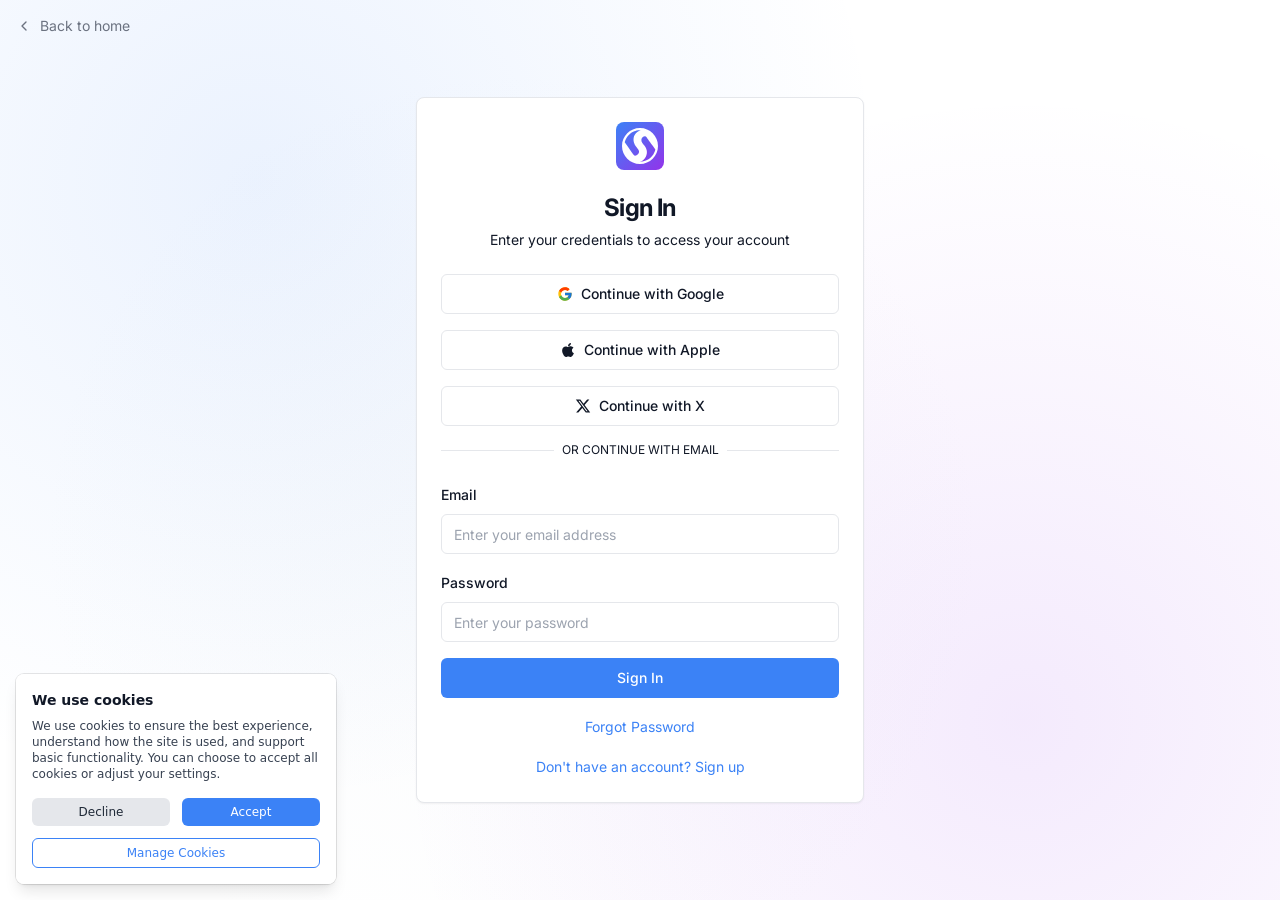
==== commit 9677ffc1: "Update deployment to output generated at 9fb0af3" ====
--- a/index.html
+++ b/index.html
@@ -28,8 +28,8 @@
         gtag('js', new Date());
         gtag('config', 'G-3N7RM1T68X', { send_page_view: false, anonymize_ip: true });
     </script>
-    <script type="module" crossorigin src="/assets/index-DBMRuhZV.js"></script>
-    <link rel="stylesheet" crossorigin href="/assets/index-Bm4S2H7x.css">
+    <script type="module" crossorigin src="/assets/index-BKoJ3w_u.js"></script>
+    <link rel="stylesheet" crossorigin href="/assets/index-DnJ8XKsK.css">
   </head>
   <body>
     <div id="root"></div>
--- a/assets/index-DnJ8XKsK.css
+++ b/assets/index-DnJ8XKsK.css
@@ -0,0 +1 @@
+@import"https://fonts.googleapis.com/css2?family=Inter:wght@300;400;500;600;700&display=swap";*,:before,:after{--tw-border-spacing-x: 0;--tw-border-spacing-y: 0;--tw-translate-x: 0;--tw-translate-y: 0;--tw-rotate: 0;--tw-skew-x: 0;--tw-skew-y: 0;--tw-scale-x: 1;--tw-scale-y: 1;--tw-pan-x: ;--tw-pan-y: ;--tw-pinch-zoom: ;--tw-scroll-snap-strictness: proximity;--tw-gradient-from-position: ;--tw-gradient-via-position: ;--tw-gradient-to-position: ;--tw-ordinal: ;--tw-slashed-zero: ;--tw-numeric-figure: ;--tw-numeric-spacing: ;--tw-numeric-fraction: ;--tw-ring-inset: ;--tw-ring-offset-width: 0px;--tw-ring-offset-color: #fff;--tw-ring-color: rgb(59 130 246 / .5);--tw-ring-offset-shadow: 0 0 #0000;--tw-ring-shadow: 0 0 #0000;--tw-shadow: 0 0 #0000;--tw-shadow-colored: 0 0 #0000;--tw-blur: ;--tw-brightness: ;--tw-contrast: ;--tw-grayscale: ;--tw-hue-rotate: ;--tw-invert: ;--tw-saturate: ;--tw-sepia: ;--tw-drop-shadow: ;--tw-backdrop-blur: ;--tw-backdrop-brightness: ;--tw-backdrop-contrast: ;--tw-backdrop-grayscale: ;--tw-backdrop-hue-rotate: ;--tw-backdrop-invert: ;--tw-backdrop-opacity: ;--tw-backdrop-saturate: ;--tw-backdrop-sepia: ;--tw-contain-size: ;--tw-contain-layout: ;--tw-contain-paint: ;--tw-contain-style: }::backdrop{--tw-border-spacing-x: 0;--tw-border-spacing-y: 0;--tw-translate-x: 0;--tw-translate-y: 0;--tw-rotate: 0;--tw-skew-x: 0;--tw-skew-y: 0;--tw-scale-x: 1;--tw-scale-y: 1;--tw-pan-x: ;--tw-pan-y: ;--tw-pinch-zoom: ;--tw-scroll-snap-strictness: proximity;--tw-gradient-from-position: ;--tw-gradient-via-position: ;--tw-gradient-to-position: ;--tw-ordinal: ;--tw-slashed-zero: ;--tw-numeric-figure: ;--tw-numeric-spacing: ;--tw-numeric-fraction: ;--tw-ring-inset: ;--tw-ring-offset-width: 0px;--tw-ring-offset-color: #fff;--tw-ring-color: rgb(59 130 246 / .5);--tw-ring-offset-shadow: 0 0 #0000;--tw-ring-shadow: 0 0 #0000;--tw-shadow: 0 0 #0000;--tw-shadow-colored: 0 0 #0000;--tw-blur: ;--tw-brightness: ;--tw-contrast: ;--tw-grayscale: ;--tw-hue-rotate: ;--tw-invert: ;--tw-saturate: ;--tw-sepia: ;--tw-drop-shadow: ;--tw-backdrop-blur: ;--tw-backdrop-brightness: ;--tw-backdrop-contrast: ;--tw-backdrop-grayscale: ;--tw-backdrop-hue-rotate: ;--tw-backdrop-invert: ;--tw-backdrop-opacity: ;--tw-backdrop-saturate: ;--tw-backdrop-sepia: ;--tw-contain-size: ;--tw-contain-layout: ;--tw-contain-paint: ;--tw-contain-style: }*,:before,:after{box-sizing:border-box;border-width:0;border-style:solid;border-color:#e5e7eb}:before,:after{--tw-content: ""}html,:host{line-height:1.5;-webkit-text-size-adjust:100%;-moz-tab-size:4;-o-tab-size:4;tab-size:4;font-family:Inter,system-ui,sans-serif;font-feature-settings:normal;font-variation-settings:normal;-webkit-tap-highlight-color:transparent}body{margin:0;line-height:inherit}hr{height:0;color:inherit;border-top-width:1px}abbr:where([title]){-webkit-text-decoration:underline dotted;text-decoration:underline dotted}h1,h2,h3,h4,h5,h6{font-size:inherit;font-weight:inherit}a{color:inherit;text-decoration:inherit}b,strong{font-weight:bolder}code,kbd,samp,pre{font-family:ui-monospace,SFMono-Regular,Menlo,Monaco,Consolas,Liberation Mono,Courier New,monospace;font-feature-settings:normal;font-variation-settings:normal;font-size:1em}small{font-size:80%}sub,sup{font-size:75%;line-height:0;position:relative;vertical-align:baseline}sub{bottom:-.25em}sup{top:-.5em}table{text-indent:0;border-color:inherit;border-collapse:collapse}button,input,optgroup,select,textarea{font-family:inherit;font-feature-settings:inherit;font-variation-settings:inherit;font-size:100%;font-weight:inherit;line-height:inherit;letter-spacing:inherit;color:inherit;margin:0;padding:0}button,select{text-transform:none}button,input:where([type=button]),input:where([type=reset]),input:where([type=submit]){-webkit-appearance:button;background-color:transparent;background-image:none}:-moz-focusring{outline:auto}:-moz-ui-invalid{box-shadow:none}progress{vertical-align:baseline}::-webkit-inner-spin-button,::-webkit-outer-spin-button{height:auto}[type=search]{-webkit-appearance:textfield;outline-offset:-2px}::-webkit-search-decoration{-webkit-appearance:none}::-webkit-file-upload-button{-webkit-appearance:button;font:inherit}summary{display:list-item}blockquote,dl,dd,h1,h2,h3,h4,h5,h6,hr,figure,p,pre{margin:0}fieldset{margin:0;padding:0}legend{padding:0}ol,ul,menu{list-style:none;margin:0;padding:0}dialog{padding:0}textarea{resize:vertical}input::-moz-placeholder,textarea::-moz-placeholder{opacity:1;color:#9ca3af}input::placeholder,textarea::placeholder{opacity:1;color:#9ca3af}button,[role=button]{cursor:pointer}:disabled{cursor:default}img,svg,video,canvas,audio,iframe,embed,object{display:block;vertical-align:middle}img,video{max-width:100%;height:auto}[hidden]:where(:not([hidden=until-found])){display:none}*{--tw-border-opacity: 1;border-color:rgb(var(--border) / var(--tw-border-opacity, 1))}.container{width:100%}@media (min-width: 640px){.container{max-width:640px}}@media (min-width: 768px){.container{max-width:768px}}@media (min-width: 1024px){.container{max-width:1024px}}@media (min-width: 1280px){.container{max-width:1280px}}@media (min-width: 1536px){.container{max-width:1536px}}.prose{color:var(--tw-prose-body);max-width:65ch}.prose :where(p):not(:where([class~=not-prose],[class~=not-prose] *)){margin-top:1.25em;margin-bottom:1.25em}.prose :where([class~=lead]):not(:where([class~=not-prose],[class~=not-prose] *)){color:var(--tw-prose-lead);font-size:1.25em;line-height:1.6;margin-top:1.2em;margin-bottom:1.2em}.prose :where(a):not(:where([class~=not-prose],[class~=not-prose] *)){color:var(--tw-prose-links);text-decoration:underline;font-weight:500}.prose :where(strong):not(:where([class~=not-prose],[class~=not-prose] *)){color:var(--tw-prose-bold);font-weight:600}.prose :where(a strong):not(:where([class~=not-prose],[class~=not-prose] *)){color:inherit}.prose :where(blockquote strong):not(:where([class~=not-prose],[class~=not-prose] *)){color:inherit}.prose :where(thead th strong):not(:where([class~=not-prose],[class~=not-prose] *)){color:inherit}.prose :where(ol):not(:where([class~=not-prose],[class~=not-prose] *)){list-style-type:decimal;margin-top:1.25em;margin-bottom:1.25em;padding-inline-start:1.625em}.prose :where(ol[type=A]):not(:where([class~=not-prose],[class~=not-prose] *)){list-style-type:upper-alpha}.prose :where(ol[type=a]):not(:where([class~=not-prose],[class~=not-prose] *)){list-style-type:lower-alpha}.prose :where(ol[type=A s]):not(:where([class~=not-prose],[class~=not-prose] *)){list-style-type:upper-alpha}.prose :where(ol[type=a s]):not(:where([class~=not-prose],[class~=not-prose] *)){list-style-type:lower-alpha}.prose :where(ol[type=I]):not(:where([class~=not-prose],[class~=not-prose] *)){list-style-type:upper-roman}.prose :where(ol[type=i]):not(:where([class~=not-prose],[class~=not-prose] *)){list-style-type:lower-roman}.prose :where(ol[type=I s]):not(:where([class~=not-prose],[class~=not-prose] *)){list-style-type:upper-roman}.prose :where(ol[type=i s]):not(:where([class~=not-prose],[class~=not-prose] *)){list-style-type:lower-roman}.prose :where(ol[type="1"]):not(:where([class~=not-prose],[class~=not-prose] *)){list-style-type:decimal}.prose :where(ul):not(:where([class~=not-prose],[class~=not-prose] *)){list-style-type:disc;margin-top:1.25em;margin-bottom:1.25em;padding-inline-start:1.625em}.prose :where(ol>li):not(:where([class~=not-prose],[class~=not-prose] *))::marker{font-weight:400;color:var(--tw-prose-counters)}.prose :where(ul>li):not(:where([class~=not-prose],[class~=not-prose] *))::marker{color:var(--tw-prose-bullets)}.prose :where(dt):not(:where([class~=not-prose],[class~=not-prose] *)){color:var(--tw-prose-headings);font-weight:600;margin-top:1.25em}.prose :where(hr):not(:where([class~=not-prose],[class~=not-prose] *)){border-color:var(--tw-prose-hr);border-top-width:1px;margin-top:3em;margin-bottom:3em}.prose :where(blockquote):not(:where([class~=not-prose],[class~=not-prose] *)){font-weight:500;font-style:italic;color:var(--tw-prose-quotes);border-inline-start-width:.25rem;border-inline-start-color:var(--tw-prose-quote-borders);quotes:"“""”""‘""’";margin-top:1.6em;margin-bottom:1.6em;padding-inline-start:1em}.prose :where(blockquote p:first-of-type):not(:where([class~=not-prose],[class~=not-prose] *)):before{content:open-quote}.prose :where(blockquote p:last-of-type):not(:where([class~=not-prose],[class~=not-prose] *)):after{content:close-quote}.prose :where(h1):not(:where([class~=not-prose],[class~=not-prose] *)){color:var(--tw-prose-headings);font-weight:800;font-size:2.25em;margin-top:0;margin-bottom:.8888889em;line-height:1.1111111}.prose :where(h1 strong):not(:where([class~=not-prose],[class~=not-prose] *)){font-weight:900;color:inherit}.prose :where(h2):not(:where([class~=not-prose],[class~=not-prose] *)){color:var(--tw-prose-headings);font-weight:700;font-size:1.5em;margin-top:2em;margin-bottom:1em;line-height:1.3333333}.prose :where(h2 strong):not(:where([class~=not-prose],[class~=not-prose] *)){font-weight:800;color:inherit}.prose :where(h3):not(:where([class~=not-prose],[class~=not-prose] *)){color:var(--tw-prose-headings);font-weight:600;font-size:1.25em;margin-top:1.6em;margin-bottom:.6em;line-height:1.6}.prose :where(h3 strong):not(:where([class~=not-prose],[class~=not-prose] *)){font-weight:700;color:inherit}.prose :where(h4):not(:where([class~=not-prose],[class~=not-prose] *)){color:var(--tw-prose-headings);font-weight:600;margin-top:1.5em;margin-bottom:.5em;line-height:1.5}.prose :where(h4 strong):not(:where([class~=not-prose],[class~=not-prose] *)){font-weight:700;color:inherit}.prose :where(img):not(:where([class~=not-prose],[class~=not-prose] *)){margin-top:2em;margin-bottom:2em}.prose :where(picture):not(:where([class~=not-prose],[class~=not-prose] *)){display:block;margin-top:2em;margin-bottom:2em}.prose :where(video):not(:where([class~=not-prose],[class~=not-prose] *)){margin-top:2em;margin-bottom:2em}.prose :where(kbd):not(:where([class~=not-prose],[class~=not-prose] *)){font-weight:500;font-family:inherit;color:var(--tw-prose-kbd);box-shadow:0 0 0 1px var(--tw-prose-kbd-shadows),0 3px 0 var(--tw-prose-kbd-shadows);font-size:.875em;border-radius:.3125rem;padding-top:.1875em;padding-inline-end:.375em;padding-bottom:.1875em;padding-inline-start:.375em}.prose :where(code):not(:where([class~=not-prose],[class~=not-prose] *)){color:var(--tw-prose-code);font-weight:600;font-size:.875em}.prose :where(code):not(:where([class~=not-prose],[class~=not-prose] *)):before{content:"`"}.prose :where(code):not(:where([class~=not-prose],[class~=not-prose] *)):after{content:"`"}.prose :where(a code):not(:where([class~=not-prose],[class~=not-prose] *)){color:inherit}.prose :where(h1 code):not(:where([class~=not-prose],[class~=not-prose] *)){color:inherit}.prose :where(h2 code):not(:where([class~=not-prose],[class~=not-prose] *)){color:inherit;font-size:.875em}.prose :where(h3 code):not(:where([class~=not-prose],[class~=not-prose] *)){color:inherit;font-size:.9em}.prose :where(h4 code):not(:where([class~=not-prose],[class~=not-prose] *)){color:inherit}.prose :where(blockquote code):not(:where([class~=not-prose],[class~=not-prose] *)){color:inherit}.prose :where(thead th code):not(:where([class~=not-prose],[class~=not-prose] *)){color:inherit}.prose :where(pre):not(:where([class~=not-prose],[class~=not-prose] *)){color:var(--tw-prose-pre-code);background-color:var(--tw-prose-pre-bg);overflow-x:auto;font-weight:400;font-size:.875em;line-height:1.7142857;margin-top:1.7142857em;margin-bottom:1.7142857em;border-radius:.375rem;padding-top:.8571429em;padding-inline-end:1.1428571em;padding-bottom:.8571429em;padding-inline-start:1.1428571em}.prose :where(pre code):not(:where([class~=not-prose],[class~=not-prose] *)){background-color:transparent;border-width:0;border-radius:0;padding:0;font-weight:inherit;color:inherit;font-size:inherit;font-family:inherit;line-height:inherit}.prose :where(pre code):not(:where([class~=not-prose],[class~=not-prose] *)):before{content:none}.prose :where(pre code):not(:where([class~=not-prose],[class~=not-prose] *)):after{content:none}.prose :where(table):not(:where([class~=not-prose],[class~=not-prose] *)){width:100%;table-layout:auto;margin-top:2em;margin-bottom:2em;font-size:.875em;line-height:1.7142857}.prose :where(thead):not(:where([class~=not-prose],[class~=not-prose] *)){border-bottom-width:1px;border-bottom-color:var(--tw-prose-th-borders)}.prose :where(thead th):not(:where([class~=not-prose],[class~=not-prose] *)){color:var(--tw-prose-headings);font-weight:600;vertical-align:bottom;padding-inline-end:.5714286em;padding-bottom:.5714286em;padding-inline-start:.5714286em}.prose :where(tbody tr):not(:where([class~=not-prose],[class~=not-prose] *)){border-bottom-width:1px;border-bottom-color:var(--tw-prose-td-borders)}.prose :where(tbody tr:last-child):not(:where([class~=not-prose],[class~=not-prose] *)){border-bottom-width:0}.prose :where(tbody td):not(:where([class~=not-prose],[class~=not-prose] *)){vertical-align:baseline}.prose :where(tfoot):not(:where([class~=not-prose],[class~=not-prose] *)){border-top-width:1px;border-top-color:var(--tw-prose-th-borders)}.prose :where(tfoot td):not(:where([class~=not-prose],[class~=not-prose] *)){vertical-align:top}.prose :where(th,td):not(:where([class~=not-prose],[class~=not-prose] *)){text-align:start}.prose :where(figure>*):not(:where([class~=not-prose],[class~=not-prose] *)){margin-top:0;margin-bottom:0}.prose :where(figcaption):not(:where([class~=not-prose],[class~=not-prose] *)){color:var(--tw-prose-captions);font-size:.875em;line-height:1.4285714;margin-top:.8571429em}.prose{--tw-prose-body: #374151;--tw-prose-headings: #111827;--tw-prose-lead: #4b5563;--tw-prose-links: #111827;--tw-prose-bold: #111827;--tw-prose-counters: #6b7280;--tw-prose-bullets: #d1d5db;--tw-prose-hr: #e5e7eb;--tw-prose-quotes: #111827;--tw-prose-quote-borders: #e5e7eb;--tw-prose-captions: #6b7280;--tw-prose-kbd: #111827;--tw-prose-kbd-shadows: rgb(17 24 39 / 10%);--tw-prose-code: #111827;--tw-prose-pre-code: #e5e7eb;--tw-prose-pre-bg: #1f2937;--tw-prose-th-borders: #d1d5db;--tw-prose-td-borders: #e5e7eb;--tw-prose-invert-body: #d1d5db;--tw-prose-invert-headings: #fff;--tw-prose-invert-lead: #9ca3af;--tw-prose-invert-links: #fff;--tw-prose-invert-bold: #fff;--tw-prose-invert-counters: #9ca3af;--tw-prose-invert-bullets: #4b5563;--tw-prose-invert-hr: #374151;--tw-prose-invert-quotes: #f3f4f6;--tw-prose-invert-quote-borders: #374151;--tw-prose-invert-captions: #9ca3af;--tw-prose-invert-kbd: #fff;--tw-prose-invert-kbd-shadows: rgb(255 255 255 / 10%);--tw-prose-invert-code: #fff;--tw-prose-invert-pre-code: #d1d5db;--tw-prose-invert-pre-bg: rgb(0 0 0 / 50%);--tw-prose-invert-th-borders: #4b5563;--tw-prose-invert-td-borders: #374151;font-size:1rem;line-height:1.75}.prose :where(picture>img):not(:where([class~=not-prose],[class~=not-prose] *)){margin-top:0;margin-bottom:0}.prose :where(li):not(:where([class~=not-prose],[class~=not-prose] *)){margin-top:.5em;margin-bottom:.5em}.prose :where(ol>li):not(:where([class~=not-prose],[class~=not-prose] *)){padding-inline-start:.375em}.prose :where(ul>li):not(:where([class~=not-prose],[class~=not-prose] *)){padding-inline-start:.375em}.prose :where(.prose>ul>li p):not(:where([class~=not-prose],[class~=not-prose] *)){margin-top:.75em;margin-bottom:.75em}.prose :where(.prose>ul>li>p:first-child):not(:where([class~=not-prose],[class~=not-prose] *)){margin-top:1.25em}.prose :where(.prose>ul>li>p:last-child):not(:where([class~=not-prose],[class~=not-prose] *)){margin-bottom:1.25em}.prose :where(.prose>ol>li>p:first-child):not(:where([class~=not-prose],[class~=not-prose] *)){margin-top:1.25em}.prose :where(.prose>ol>li>p:last-child):not(:where([class~=not-prose],[class~=not-prose] *)){margin-bottom:1.25em}.prose :where(ul ul,ul ol,ol ul,ol ol):not(:where([class~=not-prose],[class~=not-prose] *)){margin-top:.75em;margin-bottom:.75em}.prose :where(dl):not(:where([class~=not-prose],[class~=not-prose] *)){margin-top:1.25em;margin-bottom:1.25em}.prose :where(dd):not(:where([class~=not-prose],[class~=not-prose] *)){margin-top:.5em;padding-inline-start:1.625em}.prose :where(hr+*):not(:where([class~=not-prose],[class~=not-prose] *)){margin-top:0}.prose :where(h2+*):not(:where([class~=not-prose],[class~=not-prose] *)){margin-top:0}.prose :where(h3+*):not(:where([class~=not-prose],[class~=not-prose] *)){margin-top:0}.prose :where(h4+*):not(:where([class~=not-prose],[class~=not-prose] *)){margin-top:0}.prose :where(thead th:first-child):not(:where([class~=not-prose],[class~=not-prose] *)){padding-inline-start:0}.prose :where(thead th:last-child):not(:where([class~=not-prose],[class~=not-prose] *)){padding-inline-end:0}.prose :where(tbody td,tfoot td):not(:where([class~=not-prose],[class~=not-prose] *)){padding-top:.5714286em;padding-inline-end:.5714286em;padding-bottom:.5714286em;padding-inline-start:.5714286em}.prose :where(tbody td:first-child,tfoot td:first-child):not(:where([class~=not-prose],[class~=not-prose] *)){padding-inline-start:0}.prose :where(tbody td:last-child,tfoot td:last-child):not(:where([class~=not-prose],[class~=not-prose] *)){padding-inline-end:0}.prose :where(figure):not(:where([class~=not-prose],[class~=not-prose] *)){margin-top:2em;margin-bottom:2em}.prose :where(.prose>:first-child):not(:where([class~=not-prose],[class~=not-prose] *)){margin-top:0}.prose :where(.prose>:last-child):not(:where([class~=not-prose],[class~=not-prose] *)){margin-bottom:0}.progress-row{background-color:rgb(var(--muted) / .2);transition-property:color,background-color,border-color,text-decoration-color,fill,stroke;transition-timing-function:cubic-bezier(.4,0,.2,1);transition-duration:.15s}.progress-row:hover{background-color:rgb(var(--muted) / .3)}.row-complete{background-color:rgb(var(--success-muted))}.sr-only{position:absolute;width:1px;height:1px;padding:0;margin:-1px;overflow:hidden;clip:rect(0,0,0,0);white-space:nowrap;border-width:0}.pointer-events-none{pointer-events:none}.pointer-events-auto{pointer-events:auto}.visible{visibility:visible}.invisible{visibility:hidden}.fixed{position:fixed}.absolute{position:absolute}.relative{position:relative}.inset-0{top:0;right:0;bottom:0;left:0}.inset-x-0{left:0;right:0}.inset-y-0{top:0;bottom:0}.-bottom-12{bottom:-3rem}.-bottom-2{bottom:-.5rem}.-left-12{left:-3rem}.-right-1{right:-.25rem}.-right-12{right:-3rem}.-right-2{right:-.5rem}.-top-1{top:-.25rem}.-top-12{top:-3rem}.bottom-0{bottom:0}.left-0{left:0}.left-1{left:.25rem}.left-1\/2{left:50%}.left-2{left:.5rem}.left-3{left:.75rem}.left-4{left:1rem}.left-\[50\%\]{left:50%}.right-0{right:0}.right-1{right:.25rem}.right-2{right:.5rem}.right-3{right:.75rem}.right-4{right:1rem}.top-0{top:0}.top-1\.5{top:.375rem}.top-1\/2{top:50%}.top-2{top:.5rem}.top-3\.5{top:.875rem}.top-4{top:1rem}.top-\[1px\]{top:1px}.top-\[50\%\]{top:50%}.top-\[60\%\]{top:60%}.top-full{top:100%}.z-10{z-index:10}.z-20{z-index:20}.z-30{z-index:30}.z-40{z-index:40}.z-50{z-index:50}.z-\[100\]{z-index:100}.z-\[1\]{z-index:1}.col-span-3{grid-column:span 3 / span 3}.-mx-1{margin-left:-.25rem;margin-right:-.25rem}.-mx-2{margin-left:-.5rem;margin-right:-.5rem}.mx-0{margin-left:0;margin-right:0}.mx-2{margin-left:.5rem;margin-right:.5rem}.mx-3\.5{margin-left:.875rem;margin-right:.875rem}.mx-auto{margin-left:auto;margin-right:auto}.my-0\.5{margin-top:.125rem;margin-bottom:.125rem}.my-1{margin-top:.25rem;margin-bottom:.25rem}.my-4{margin-top:1rem;margin-bottom:1rem}.my-5{margin-top:1.25rem;margin-bottom:1.25rem}.my-6{margin-top:1.5rem;margin-bottom:1.5rem}.-ml-1{margin-left:-.25rem}.-ml-4{margin-left:-1rem}.-mt-4{margin-top:-1rem}.mb-0\.5{margin-bottom:.125rem}.mb-1{margin-bottom:.25rem}.mb-10{margin-bottom:2.5rem}.mb-12{margin-bottom:3rem}.mb-2{margin-bottom:.5rem}.mb-20{margin-bottom:5rem}.mb-3{margin-bottom:.75rem}.mb-4{margin-bottom:1rem}.mb-6{margin-bottom:1.5rem}.mb-8{margin-bottom:2rem}.ml-1{margin-left:.25rem}.ml-2{margin-left:.5rem}.ml-auto{margin-left:auto}.mr-1{margin-right:.25rem}.mr-2{margin-right:.5rem}.mt-0{margin-top:0}.mt-0\.5{margin-top:.125rem}.mt-1{margin-top:.25rem}.mt-1\.5{margin-top:.375rem}.mt-2{margin-top:.5rem}.mt-24{margin-top:6rem}.mt-3{margin-top:.75rem}.mt-4{margin-top:1rem}.mt-6{margin-top:1.5rem}.mt-8{margin-top:2rem}.mt-auto{margin-top:auto}.line-clamp-2{overflow:hidden;display:-webkit-box;-webkit-box-orient:vertical;-webkit-line-clamp:2}.block{display:block}.inline-block{display:inline-block}.flex{display:flex}.inline-flex{display:inline-flex}.table{display:table}.grid{display:grid}.hidden{display:none}.aspect-square{aspect-ratio:1 / 1}.aspect-video{aspect-ratio:16 / 9}.size-4{width:1rem;height:1rem}.h-0\.5{height:.125rem}.h-1\.5{height:.375rem}.h-10{height:2.5rem}.h-11{height:2.75rem}.h-12{height:3rem}.h-14{height:3.5rem}.h-16{height:4rem}.h-2{height:.5rem}.h-2\.5{height:.625rem}.h-20{height:5rem}.h-24{height:6rem}.h-3{height:.75rem}.h-3\.5{height:.875rem}.h-32{height:8rem}.h-4{height:1rem}.h-48{height:12rem}.h-5{height:1.25rem}.h-6{height:1.5rem}.h-7{height:1.75rem}.h-8{height:2rem}.h-9{height:2.25rem}.h-\[1px\]{height:1px}.h-\[280px\]{height:280px}.h-\[var\(--radix-navigation-menu-viewport-height\)\]{height:var(--radix-navigation-menu-viewport-height)}.h-\[var\(--radix-select-trigger-height\)\]{height:var(--radix-select-trigger-height)}.h-auto{height:auto}.h-full{height:100%}.h-px{height:1px}.h-svh{height:100svh}.max-h-40{max-height:10rem}.max-h-56{max-height:14rem}.max-h-96{max-height:24rem}.max-h-\[--radix-context-menu-content-available-height\]{max-height:var(--radix-context-menu-content-available-height)}.max-h-\[--radix-select-content-available-height\]{max-height:var(--radix-select-content-available-height)}.max-h-\[300px\]{max-height:300px}.max-h-\[80vh\]{max-height:80vh}.max-h-\[85vh\]{max-height:85vh}.max-h-\[90vh\]{max-height:90vh}.max-h-\[var\(--radix-dropdown-menu-content-available-height\)\]{max-height:var(--radix-dropdown-menu-content-available-height)}.max-h-screen{max-height:100vh}.min-h-0{min-height:0px}.min-h-5{min-height:1.25rem}.min-h-6{min-height:1.5rem}.min-h-7{min-height:1.75rem}.min-h-\[100px\]{min-height:100px}.min-h-\[54px\]{min-height:54px}.min-h-\[60vh\]{min-height:60vh}.min-h-\[80px\]{min-height:80px}.min-h-screen{min-height:100vh}.min-h-svh{min-height:100svh}.w-0{width:0px}.w-1{width:.25rem}.w-1\/2{width:50%}.w-1\/4{width:25%}.w-10{width:2.5rem}.w-11{width:2.75rem}.w-12{width:3rem}.w-14{width:3.5rem}.w-16{width:4rem}.w-2{width:.5rem}.w-2\.5{width:.625rem}.w-20{width:5rem}.w-24{width:6rem}.w-3{width:.75rem}.w-3\.5{width:.875rem}.w-3\/4{width:75%}.w-4{width:1rem}.w-44{width:11rem}.w-48{width:12rem}.w-5{width:1.25rem}.w-56{width:14rem}.w-6{width:1.5rem}.w-64{width:16rem}.w-7{width:1.75rem}.w-72{width:18rem}.w-8{width:2rem}.w-80{width:20rem}.w-9{width:2.25rem}.w-\[--sidebar-width\]{width:var(--sidebar-width)}.w-\[100px\]{width:100px}.w-\[110px\]{width:110px}.w-\[120px\]{width:120px}.w-\[140px\]{width:140px}.w-\[180px\]{width:180px}.w-\[1px\]{width:1px}.w-\[200px\]{width:200px}.w-\[220px\]{width:220px}.w-\[250px\]{width:250px}.w-\[260px\]{width:260px}.w-\[280px\]{width:280px}.w-\[30\%\]{width:30%}.w-\[400px\]{width:400px}.w-\[60\%\]{width:60%}.w-auto{width:auto}.w-full{width:100%}.w-max{width:-moz-max-content;width:max-content}.w-px{width:1px}.min-w-0{min-width:0px}.min-w-10{min-width:2.5rem}.min-w-11{min-width:2.75rem}.min-w-12{min-width:3rem}.min-w-5{min-width:1.25rem}.min-w-8{min-width:2rem}.min-w-9{min-width:2.25rem}.min-w-\[128px\]{min-width:128px}.min-w-\[12rem\]{min-width:12rem}.min-w-\[8rem\]{min-width:8rem}.min-w-\[var\(--radix-select-trigger-width\)\]{min-width:var(--radix-select-trigger-width)}.max-w-2xl{max-width:42rem}.max-w-3xl{max-width:48rem}.max-w-4xl{max-width:56rem}.max-w-5xl{max-width:64rem}.max-w-\[--skeleton-width\]{max-width:var(--skeleton-width)}.max-w-\[120px\]{max-width:120px}.max-w-lg{max-width:32rem}.max-w-max{max-width:-moz-max-content;max-width:max-content}.max-w-md{max-width:28rem}.max-w-none{max-width:none}.max-w-sm{max-width:24rem}.max-w-xs{max-width:20rem}.flex-1{flex:1 1 0%}.flex-shrink-0,.shrink-0{flex-shrink:0}.grow{flex-grow:1}.grow-0{flex-grow:0}.basis-full{flex-basis:100%}.caption-bottom{caption-side:bottom}.border-collapse{border-collapse:collapse}.origin-\[--radix-context-menu-content-transform-origin\]{transform-origin:var(--radix-context-menu-content-transform-origin)}.origin-\[--radix-dropdown-menu-content-transform-origin\]{transform-origin:var(--radix-dropdown-menu-content-transform-origin)}.origin-\[--radix-hover-card-content-transform-origin\]{transform-origin:var(--radix-hover-card-content-transform-origin)}.origin-\[--radix-menubar-content-transform-origin\]{transform-origin:var(--radix-menubar-content-transform-origin)}.origin-\[--radix-popover-content-transform-origin\]{transform-origin:var(--radix-popover-content-transform-origin)}.origin-\[--radix-select-content-transform-origin\]{transform-origin:var(--radix-select-content-transform-origin)}.origin-\[--radix-tooltip-content-transform-origin\]{transform-origin:var(--radix-tooltip-content-transform-origin)}.-translate-x-1\/2{--tw-translate-x: -50%;transform:translate(var(--tw-translate-x),var(--tw-translate-y)) rotate(var(--tw-rotate)) skew(var(--tw-skew-x)) skewY(var(--tw-skew-y)) scaleX(var(--tw-scale-x)) scaleY(var(--tw-scale-y))}.-translate-x-px{--tw-translate-x: -1px;transform:translate(var(--tw-translate-x),var(--tw-translate-y)) rotate(var(--tw-rotate)) skew(var(--tw-skew-x)) skewY(var(--tw-skew-y)) scaleX(var(--tw-scale-x)) scaleY(var(--tw-scale-y))}.-translate-y-1\/2{--tw-translate-y: -50%;transform:translate(var(--tw-translate-x),var(--tw-translate-y)) rotate(var(--tw-rotate)) skew(var(--tw-skew-x)) skewY(var(--tw-skew-y)) scaleX(var(--tw-scale-x)) scaleY(var(--tw-scale-y))}.translate-x-\[-50\%\]{--tw-translate-x: -50%;transform:translate(var(--tw-translate-x),var(--tw-translate-y)) rotate(var(--tw-rotate)) skew(var(--tw-skew-x)) skewY(var(--tw-skew-y)) scaleX(var(--tw-scale-x)) scaleY(var(--tw-scale-y))}.translate-x-px{--tw-translate-x: 1px;transform:translate(var(--tw-translate-x),var(--tw-translate-y)) rotate(var(--tw-rotate)) skew(var(--tw-skew-x)) skewY(var(--tw-skew-y)) scaleX(var(--tw-scale-x)) scaleY(var(--tw-scale-y))}.translate-y-\[-50\%\]{--tw-translate-y: -50%;transform:translate(var(--tw-translate-x),var(--tw-translate-y)) rotate(var(--tw-rotate)) skew(var(--tw-skew-x)) skewY(var(--tw-skew-y)) scaleX(var(--tw-scale-x)) scaleY(var(--tw-scale-y))}.rotate-45{--tw-rotate: 45deg;transform:translate(var(--tw-translate-x),var(--tw-translate-y)) rotate(var(--tw-rotate)) skew(var(--tw-skew-x)) skewY(var(--tw-skew-y)) scaleX(var(--tw-scale-x)) scaleY(var(--tw-scale-y))}.rotate-90{--tw-rotate: 90deg;transform:translate(var(--tw-translate-x),var(--tw-translate-y)) rotate(var(--tw-rotate)) skew(var(--tw-skew-x)) skewY(var(--tw-skew-y)) scaleX(var(--tw-scale-x)) scaleY(var(--tw-scale-y))}.transform{transform:translate(var(--tw-translate-x),var(--tw-translate-y)) rotate(var(--tw-rotate)) skew(var(--tw-skew-x)) skewY(var(--tw-skew-y)) scaleX(var(--tw-scale-x)) scaleY(var(--tw-scale-y))}@keyframes pulse{50%{opacity:.5}}.animate-pulse{animation:pulse 2s cubic-bezier(.4,0,.6,1) infinite}@keyframes spin{to{transform:rotate(360deg)}}.animate-spin{animation:spin 1s linear infinite}.cursor-default{cursor:default}.cursor-help{cursor:help}.cursor-not-allowed{cursor:not-allowed}.cursor-pointer{cursor:pointer}.touch-none{touch-action:none}.select-none{-webkit-user-select:none;-moz-user-select:none;user-select:none}.resize-none{resize:none}.list-disc{list-style-type:disc}.list-none{list-style-type:none}.auto-rows-fr{grid-auto-rows:minmax(0,1fr)}.grid-cols-1{grid-template-columns:repeat(1,minmax(0,1fr))}.grid-cols-2{grid-template-columns:repeat(2,minmax(0,1fr))}.grid-cols-3{grid-template-columns:repeat(3,minmax(0,1fr))}.grid-cols-4{grid-template-columns:repeat(4,minmax(0,1fr))}.grid-cols-5{grid-template-columns:repeat(5,minmax(0,1fr))}.grid-cols-\[minmax\(0\,1fr\)_minmax\(0\,1fr\)_minmax\(0\,1\.2fr\)_auto\]{grid-template-columns:minmax(0,1fr) minmax(0,1fr) minmax(0,1.2fr) auto}.grid-cols-\[minmax\(0\,1fr\)_minmax\(0\,1fr\)_minmax\(0\,1fr\)_minmax\(0\,1\.2fr\)_auto\]{grid-template-columns:minmax(0,1fr) minmax(0,1fr) minmax(0,1fr) minmax(0,1.2fr) auto}.flex-row{flex-direction:row}.flex-col{flex-direction:column}.flex-col-reverse{flex-direction:column-reverse}.flex-wrap{flex-wrap:wrap}.items-start{align-items:flex-start}.items-end{align-items:flex-end}.items-center{align-items:center}.items-stretch{align-items:stretch}.justify-start{justify-content:flex-start}.justify-end{justify-content:flex-end}.justify-center{justify-content:center}.justify-between{justify-content:space-between}.gap-0\.5{gap:.125rem}.gap-1{gap:.25rem}.gap-1\.5{gap:.375rem}.gap-2{gap:.5rem}.gap-3{gap:.75rem}.gap-4{gap:1rem}.gap-6{gap:1.5rem}.gap-8{gap:2rem}.gap-x-2{-moz-column-gap:.5rem;column-gap:.5rem}.gap-x-3{-moz-column-gap:.75rem;column-gap:.75rem}.gap-y-5{row-gap:1.25rem}.gap-y-7{row-gap:1.75rem}.-space-x-2>:not([hidden])~:not([hidden]){--tw-space-x-reverse: 0;margin-right:calc(-.5rem * var(--tw-space-x-reverse));margin-left:calc(-.5rem * calc(1 - var(--tw-space-x-reverse)))}.space-x-1>:not([hidden])~:not([hidden]){--tw-space-x-reverse: 0;margin-right:calc(.25rem * var(--tw-space-x-reverse));margin-left:calc(.25rem * calc(1 - var(--tw-space-x-reverse)))}.space-x-2>:not([hidden])~:not([hidden]){--tw-space-x-reverse: 0;margin-right:calc(.5rem * var(--tw-space-x-reverse));margin-left:calc(.5rem * calc(1 - var(--tw-space-x-reverse)))}.space-x-4>:not([hidden])~:not([hidden]){--tw-space-x-reverse: 0;margin-right:calc(1rem * var(--tw-space-x-reverse));margin-left:calc(1rem * calc(1 - var(--tw-space-x-reverse)))}.space-y-0>:not([hidden])~:not([hidden]){--tw-space-y-reverse: 0;margin-top:calc(0px * calc(1 - var(--tw-space-y-reverse)));margin-bottom:calc(0px * var(--tw-space-y-reverse))}.space-y-0\.5>:not([hidden])~:not([hidden]){--tw-space-y-reverse: 0;margin-top:calc(.125rem * calc(1 - var(--tw-space-y-reverse)));margin-bottom:calc(.125rem * var(--tw-space-y-reverse))}.space-y-1>:not([hidden])~:not([hidden]){--tw-space-y-reverse: 0;margin-top:calc(.25rem * calc(1 - var(--tw-space-y-reverse)));margin-bottom:calc(.25rem * var(--tw-space-y-reverse))}.space-y-1\.5>:not([hidden])~:not([hidden]){--tw-space-y-reverse: 0;margin-top:calc(.375rem * calc(1 - var(--tw-space-y-reverse)));margin-bottom:calc(.375rem * var(--tw-space-y-reverse))}.space-y-10>:not([hidden])~:not([hidden]){--tw-space-y-reverse: 0;margin-top:calc(2.5rem * calc(1 - var(--tw-space-y-reverse)));margin-bottom:calc(2.5rem * var(--tw-space-y-reverse))}.space-y-2>:not([hidden])~:not([hidden]){--tw-space-y-reverse: 0;margin-top:calc(.5rem * calc(1 - var(--tw-space-y-reverse)));margin-bottom:calc(.5rem * var(--tw-space-y-reverse))}.space-y-3>:not([hidden])~:not([hidden]){--tw-space-y-reverse: 0;margin-top:calc(.75rem * calc(1 - var(--tw-space-y-reverse)));margin-bottom:calc(.75rem * var(--tw-space-y-reverse))}.space-y-4>:not([hidden])~:not([hidden]){--tw-space-y-reverse: 0;margin-top:calc(1rem * calc(1 - var(--tw-space-y-reverse)));margin-bottom:calc(1rem * var(--tw-space-y-reverse))}.space-y-5>:not([hidden])~:not([hidden]){--tw-space-y-reverse: 0;margin-top:calc(1.25rem * calc(1 - var(--tw-space-y-reverse)));margin-bottom:calc(1.25rem * var(--tw-space-y-reverse))}.space-y-6>:not([hidden])~:not([hidden]){--tw-space-y-reverse: 0;margin-top:calc(1.5rem * calc(1 - var(--tw-space-y-reverse)));margin-bottom:calc(1.5rem * var(--tw-space-y-reverse))}.space-y-8>:not([hidden])~:not([hidden]){--tw-space-y-reverse: 0;margin-top:calc(2rem * calc(1 - var(--tw-space-y-reverse)));margin-bottom:calc(2rem * var(--tw-space-y-reverse))}.self-end{align-self:flex-end}.overflow-auto{overflow:auto}.overflow-hidden{overflow:hidden}.overflow-x-auto{overflow-x:auto}.overflow-y-auto{overflow-y:auto}.overflow-x-hidden{overflow-x:hidden}.truncate{overflow:hidden;text-overflow:ellipsis;white-space:nowrap}.text-ellipsis{text-overflow:ellipsis}.whitespace-normal{white-space:normal}.whitespace-nowrap{white-space:nowrap}.whitespace-pre-line{white-space:pre-line}.break-words{overflow-wrap:break-word}.rounded{border-radius:.25rem}.rounded-2xl{border-radius:1rem}.rounded-\[2px\]{border-radius:2px}.rounded-\[inherit\]{border-radius:inherit}.rounded-full{border-radius:9999px}.rounded-lg{border-radius:var(--radius)}.rounded-md{border-radius:calc(var(--radius) - 2px)}.rounded-sm{border-radius:calc(var(--radius) - 4px)}.rounded-xl{border-radius:.75rem}.rounded-l-lg{border-top-left-radius:var(--radius);border-bottom-left-radius:var(--radius)}.rounded-l-none{border-top-left-radius:0;border-bottom-left-radius:0}.rounded-t-\[10px\]{border-top-left-radius:10px;border-top-right-radius:10px}.rounded-tl-sm{border-top-left-radius:calc(var(--radius) - 4px)}.border{border-width:1px}.border-2{border-width:2px}.border-\[1\.5px\]{border-width:1.5px}.border-y{border-top-width:1px;border-bottom-width:1px}.border-b{border-bottom-width:1px}.border-b-2{border-bottom-width:2px}.border-l{border-left-width:1px}.border-r{border-right-width:1px}.border-r-0{border-right-width:0px}.border-t{border-top-width:1px}.border-dashed{border-style:dashed}.border-none{border-style:none}.border-\[--color-border\]{border-color:var(--color-border)}.border-amber-200{--tw-border-opacity: 1;border-color:rgb(253 230 138 / var(--tw-border-opacity, 1))}.border-amber-300{--tw-border-opacity: 1;border-color:rgb(252 211 77 / var(--tw-border-opacity, 1))}.border-amber-300\/70{border-color:#fcd34db3}.border-background{border-color:var(--background)}.border-border{--tw-border-opacity: 1;border-color:rgb(var(--border) / var(--tw-border-opacity, 1))}.border-border\/50{border-color:rgb(var(--border) / .5)}.border-border\/60{border-color:rgb(var(--border) / .6)}.border-card{--tw-border-opacity: 1;border-color:rgb(var(--card) / var(--tw-border-opacity, 1))}.border-destructive{--tw-border-opacity: 1;border-color:rgb(var(--destructive) / var(--tw-border-opacity, 1))}.border-destructive\/30{border-color:rgb(var(--destructive) / .3)}.border-destructive\/40{border-color:rgb(var(--destructive) / .4)}.border-destructive\/50{border-color:rgb(var(--destructive) / .5)}.border-emerald-200{--tw-border-opacity: 1;border-color:rgb(167 243 208 / var(--tw-border-opacity, 1))}.border-emerald-300{--tw-border-opacity: 1;border-color:rgb(110 231 183 / var(--tw-border-opacity, 1))}.border-input{border-color:var(--input)}.border-muted{--tw-border-opacity: 1;border-color:rgb(var(--muted) / var(--tw-border-opacity, 1))}.border-muted\/50{border-color:rgb(var(--muted) / .5)}.border-primary{--tw-border-opacity: 1;border-color:rgb(var(--primary) / var(--tw-border-opacity, 1))}.border-primary\/20{border-color:rgb(var(--primary) / .2)}.border-primary\/40{border-color:rgb(var(--primary) / .4)}.border-primary\/50{border-color:rgb(var(--primary) / .5)}.border-primary\/70{border-color:rgb(var(--primary) / .7)}.border-red-200{--tw-border-opacity: 1;border-color:rgb(254 202 202 / var(--tw-border-opacity, 1))}.border-slate-300{--tw-border-opacity: 1;border-color:rgb(203 213 225 / var(--tw-border-opacity, 1))}.border-transparent{border-color:transparent}.border-white\/10{border-color:#ffffff1a}.border-zinc-300{--tw-border-opacity: 1;border-color:rgb(212 212 216 / var(--tw-border-opacity, 1))}.border-l-transparent{border-left-color:transparent}.border-t-transparent{border-top-color:transparent}.bg-\[--color-bg\]{background-color:var(--color-bg)}.bg-accent{--tw-bg-opacity: 1;background-color:rgb(var(--accent) / var(--tw-bg-opacity, 1))}.bg-accent\/10{background-color:rgb(var(--accent) / .1)}.bg-amber-100{--tw-bg-opacity: 1;background-color:rgb(254 243 199 / var(--tw-bg-opacity, 1))}.bg-amber-50{--tw-bg-opacity: 1;background-color:rgb(255 251 235 / var(--tw-bg-opacity, 1))}.bg-amber-50\/60{background-color:#fffbeb99}.bg-background{background-color:var(--background)}.bg-bg{--tw-bg-opacity: 1;background-color:rgb(var(--bg) / var(--tw-bg-opacity, 1))}.bg-black\/50{background-color:#00000080}.bg-black\/80{background-color:#000c}.bg-border{--tw-bg-opacity: 1;background-color:rgb(var(--border) / var(--tw-bg-opacity, 1))}.bg-card{--tw-bg-opacity: 1;background-color:rgb(var(--card) / var(--tw-bg-opacity, 1))}.bg-destructive{--tw-bg-opacity: 1;background-color:rgb(var(--destructive) / var(--tw-bg-opacity, 1))}.bg-destructive\/10{background-color:rgb(var(--destructive) / .1)}.bg-destructive\/5{background-color:rgb(var(--destructive) / .05)}.bg-emerald-100{--tw-bg-opacity: 1;background-color:rgb(209 250 229 / var(--tw-bg-opacity, 1))}.bg-emerald-50{--tw-bg-opacity: 1;background-color:rgb(236 253 245 / var(--tw-bg-opacity, 1))}.bg-emerald-500\/10{background-color:#10b9811a}.bg-foreground{background-color:var(--foreground)}.bg-gray-100{--tw-bg-opacity: 1;background-color:rgb(243 244 246 / var(--tw-bg-opacity, 1))}.bg-gray-900{--tw-bg-opacity: 1;background-color:rgb(17 24 39 / var(--tw-bg-opacity, 1))}.bg-green-600{--tw-bg-opacity: 1;background-color:rgb(22 163 74 / var(--tw-bg-opacity, 1))}.bg-input{background-color:var(--input)}.bg-muted{--tw-bg-opacity: 1;background-color:rgb(var(--muted) / var(--tw-bg-opacity, 1))}.bg-muted\/20{background-color:rgb(var(--muted) / .2)}.bg-muted\/30{background-color:rgb(var(--muted) / .3)}.bg-muted\/40{background-color:rgb(var(--muted) / .4)}.bg-muted\/5{background-color:rgb(var(--muted) / .05)}.bg-muted\/50{background-color:rgb(var(--muted) / .5)}.bg-popover{background-color:var(--popover)}.bg-primary{--tw-bg-opacity: 1;background-color:rgb(var(--primary) / var(--tw-bg-opacity, 1))}.bg-primary\/10{background-color:rgb(var(--primary) / .1)}.bg-primary\/15{background-color:rgb(var(--primary) / .15)}.bg-primary\/20{background-color:rgb(var(--primary) / .2)}.bg-primary\/5{background-color:rgb(var(--primary) / .05)}.bg-red-100{--tw-bg-opacity: 1;background-color:rgb(254 226 226 / var(--tw-bg-opacity, 1))}.bg-secondary{--tw-bg-opacity: 1;background-color:rgb(var(--secondary) / var(--tw-bg-opacity, 1))}.bg-secondary\/10{background-color:rgb(var(--secondary) / .1)}.bg-slate-100{--tw-bg-opacity: 1;background-color:rgb(241 245 249 / var(--tw-bg-opacity, 1))}.bg-success\/50{background-color:rgb(var(--success) / .5)}.bg-transparent{background-color:transparent}.bg-white{--tw-bg-opacity: 1;background-color:rgb(255 255 255 / var(--tw-bg-opacity, 1))}.bg-yellow-500\/20{background-color:#eab30833}.bg-zinc-100{--tw-bg-opacity: 1;background-color:rgb(244 244 245 / var(--tw-bg-opacity, 1))}.bg-gradient-to-b{background-image:linear-gradient(to bottom,var(--tw-gradient-stops))}.bg-gradient-to-br{background-image:linear-gradient(to bottom right,var(--tw-gradient-stops))}.bg-gradient-to-r{background-image:linear-gradient(to right,var(--tw-gradient-stops))}.from-primary\/10{--tw-gradient-from: rgb(var(--primary) / .1) var(--tw-gradient-from-position);--tw-gradient-to: rgb(var(--primary) / 0) var(--tw-gradient-to-position);--tw-gradient-stops: var(--tw-gradient-from), var(--tw-gradient-to)}.from-primary\/20{--tw-gradient-from: rgb(var(--primary) / .2) var(--tw-gradient-from-position);--tw-gradient-to: rgb(var(--primary) / 0) var(--tw-gradient-to-position);--tw-gradient-stops: var(--tw-gradient-from), var(--tw-gradient-to)}.from-primary\/5{--tw-gradient-from: rgb(var(--primary) / .05) var(--tw-gradient-from-position);--tw-gradient-to: rgb(var(--primary) / 0) var(--tw-gradient-to-position);--tw-gradient-stops: var(--tw-gradient-from), var(--tw-gradient-to)}.from-slate-900\/80{--tw-gradient-from: rgb(15 23 42 / .8) var(--tw-gradient-from-position);--tw-gradient-to: rgb(15 23 42 / 0) var(--tw-gradient-to-position);--tw-gradient-stops: var(--tw-gradient-from), var(--tw-gradient-to)}.via-background{--tw-gradient-to: rgb(255 255 255 / 0) var(--tw-gradient-to-position);--tw-gradient-stops: var(--tw-gradient-from), var(--background) var(--tw-gradient-via-position), var(--tw-gradient-to)}.to-primary\/10{--tw-gradient-to: rgb(var(--primary) / .1) var(--tw-gradient-to-position)}.to-secondary\/10{--tw-gradient-to: rgb(var(--secondary) / .1) var(--tw-gradient-to-position)}.to-secondary\/20{--tw-gradient-to: rgb(var(--secondary) / .2) var(--tw-gradient-to-position)}.to-slate-900\/40{--tw-gradient-to: rgb(15 23 42 / .4) var(--tw-gradient-to-position)}.fill-current{fill:currentColor}.object-contain{-o-object-fit:contain;object-fit:contain}.object-cover{-o-object-fit:cover;object-fit:cover}.p-0{padding:0}.p-1{padding:.25rem}.p-12{padding:3rem}.p-2{padding:.5rem}.p-2\.5{padding:.625rem}.p-3{padding:.75rem}.p-4{padding:1rem}.p-6{padding:1.5rem}.p-8{padding:2rem}.p-\[1px\]{padding:1px}.px-0\.5{padding-left:.125rem;padding-right:.125rem}.px-1{padding-left:.25rem;padding-right:.25rem}.px-1\.5{padding-left:.375rem;padding-right:.375rem}.px-2{padding-left:.5rem;padding-right:.5rem}.px-2\.5{padding-left:.625rem;padding-right:.625rem}.px-3{padding-left:.75rem;padding-right:.75rem}.px-4{padding-left:1rem;padding-right:1rem}.px-5{padding-left:1.25rem;padding-right:1.25rem}.px-6{padding-left:1.5rem;padding-right:1.5rem}.px-8{padding-left:2rem;padding-right:2rem}.py-0\.5{padding-top:.125rem;padding-bottom:.125rem}.py-1{padding-top:.25rem;padding-bottom:.25rem}.py-1\.5{padding-top:.375rem;padding-bottom:.375rem}.py-10{padding-top:2.5rem;padding-bottom:2.5rem}.py-12{padding-top:3rem;padding-bottom:3rem}.py-16{padding-top:4rem;padding-bottom:4rem}.py-2{padding-top:.5rem;padding-bottom:.5rem}.py-3{padding-top:.75rem;padding-bottom:.75rem}.py-4{padding-top:1rem;padding-bottom:1rem}.py-6{padding-top:1.5rem;padding-bottom:1.5rem}.py-8{padding-top:2rem;padding-bottom:2rem}.pb-0{padding-bottom:0}.pb-0\.5{padding-bottom:.125rem}.pb-2{padding-bottom:.5rem}.pb-20{padding-bottom:5rem}.pb-3{padding-bottom:.75rem}.pb-4{padding-bottom:1rem}.pb-8{padding-bottom:2rem}.pl-10{padding-left:2.5rem}.pl-2\.5{padding-left:.625rem}.pl-4{padding-left:1rem}.pl-5{padding-left:1.25rem}.pl-8{padding-left:2rem}.pl-9{padding-left:2.25rem}.pr-2{padding-right:.5rem}.pr-2\.5{padding-right:.625rem}.pr-3{padding-right:.75rem}.pr-8{padding-right:2rem}.pt-0{padding-top:0}.pt-0\.5{padding-top:.125rem}.pt-1{padding-top:.25rem}.pt-2{padding-top:.5rem}.pt-20{padding-top:5rem}.pt-3{padding-top:.75rem}.pt-4{padding-top:1rem}.pt-6{padding-top:1.5rem}.text-left{text-align:left}.text-center{text-align:center}.text-right{text-align:right}.align-baseline{vertical-align:baseline}.align-top{vertical-align:top}.align-middle{vertical-align:middle}.font-mono{font-family:ui-monospace,SFMono-Regular,Menlo,Monaco,Consolas,Liberation Mono,Courier New,monospace}.text-2xl{font-size:1.5rem;line-height:2rem}.text-3xl{font-size:1.875rem;line-height:2.25rem}.text-4xl{font-size:2.25rem;line-height:2.5rem}.text-5xl{font-size:3rem;line-height:1}.text-6xl{font-size:3.75rem;line-height:1}.text-\[0\.65rem\]{font-size:.65rem}.text-\[0\.7rem\]{font-size:.7rem}.text-\[0\.8rem\]{font-size:.8rem}.text-\[10px\]{font-size:10px}.text-\[11px\]{font-size:11px}.text-\[8px\]{font-size:8px}.text-base{font-size:1rem;line-height:1.5rem}.text-lg{font-size:1.125rem;line-height:1.75rem}.text-sm{font-size:.875rem;line-height:1.25rem}.text-xl{font-size:1.25rem;line-height:1.75rem}.text-xs{font-size:.75rem;line-height:1rem}.font-bold{font-weight:700}.font-medium{font-weight:500}.font-normal{font-weight:400}.font-semibold{font-weight:600}.uppercase{text-transform:uppercase}.lowercase{text-transform:lowercase}.capitalize{text-transform:capitalize}.tabular-nums{--tw-numeric-spacing: tabular-nums;font-variant-numeric:var(--tw-ordinal) var(--tw-slashed-zero) var(--tw-numeric-figure) var(--tw-numeric-spacing) var(--tw-numeric-fraction)}.leading-6{line-height:1.5rem}.leading-none{line-height:1}.leading-relaxed{line-height:1.625}.leading-tight{line-height:1.25}.tracking-tight{letter-spacing:-.025em}.tracking-wide{letter-spacing:.025em}.tracking-widest{letter-spacing:.1em}.text-accent{--tw-text-opacity: 1;color:rgb(var(--accent) / var(--tw-text-opacity, 1))}.text-amber-600{--tw-text-opacity: 1;color:rgb(217 119 6 / var(--tw-text-opacity, 1))}.text-amber-700{--tw-text-opacity: 1;color:rgb(180 83 9 / var(--tw-text-opacity, 1))}.text-blue-500{--tw-text-opacity: 1;color:rgb(59 130 246 / var(--tw-text-opacity, 1))}.text-current{color:currentColor}.text-destructive{--tw-text-opacity: 1;color:rgb(var(--destructive) / var(--tw-text-opacity, 1))}.text-destructive-foreground{--tw-text-opacity: 1;color:rgb(var(--destructive-foreground) / var(--tw-text-opacity, 1))}.text-destructive\/70{color:rgb(var(--destructive) / .7)}.text-emerald-500{--tw-text-opacity: 1;color:rgb(16 185 129 / var(--tw-text-opacity, 1))}.text-emerald-600{--tw-text-opacity: 1;color:rgb(5 150 105 / var(--tw-text-opacity, 1))}.text-emerald-700{--tw-text-opacity: 1;color:rgb(4 120 87 / var(--tw-text-opacity, 1))}.text-emerald-900{--tw-text-opacity: 1;color:rgb(6 78 59 / var(--tw-text-opacity, 1))}.text-fg{--tw-text-opacity: 1;color:rgb(var(--fg) / var(--tw-text-opacity, 1))}.text-foreground{color:var(--foreground)}.text-gray-500{--tw-text-opacity: 1;color:rgb(107 114 128 / var(--tw-text-opacity, 1))}.text-gray-900{--tw-text-opacity: 1;color:rgb(17 24 39 / var(--tw-text-opacity, 1))}.text-green-500{--tw-text-opacity: 1;color:rgb(34 197 94 / var(--tw-text-opacity, 1))}.text-green-600{--tw-text-opacity: 1;color:rgb(22 163 74 / var(--tw-text-opacity, 1))}.text-muted{--tw-text-opacity: 1;color:rgb(var(--muted) / var(--tw-text-opacity, 1))}.text-popover-foreground{color:var(--popover-foreground)}.text-primary{--tw-text-opacity: 1;color:rgb(var(--primary) / var(--tw-text-opacity, 1))}.text-primary-foreground{--tw-text-opacity: 1;color:rgb(var(--primary-foreground) / var(--tw-text-opacity, 1))}.text-primary\/40{color:rgb(var(--primary) / .4)}.text-primary\/60{color:rgb(var(--primary) / .6)}.text-primary\/80{color:rgb(var(--primary) / .8)}.text-red-500{--tw-text-opacity: 1;color:rgb(239 68 68 / var(--tw-text-opacity, 1))}.text-red-600{--tw-text-opacity: 1;color:rgb(220 38 38 / var(--tw-text-opacity, 1))}.text-red-700{--tw-text-opacity: 1;color:rgb(185 28 28 / var(--tw-text-opacity, 1))}.text-rose-700{--tw-text-opacity: 1;color:rgb(190 18 60 / var(--tw-text-opacity, 1))}.text-secondary{--tw-text-opacity: 1;color:rgb(var(--secondary) / var(--tw-text-opacity, 1))}.text-secondary-foreground{--tw-text-opacity: 1;color:rgb(var(--secondary-foreground) / var(--tw-text-opacity, 1))}.text-slate-700{--tw-text-opacity: 1;color:rgb(51 65 85 / var(--tw-text-opacity, 1))}.text-success{--tw-text-opacity: 1;color:rgb(var(--success) / var(--tw-text-opacity, 1))}.text-white{--tw-text-opacity: 1;color:rgb(255 255 255 / var(--tw-text-opacity, 1))}.text-yellow-500{--tw-text-opacity: 1;color:rgb(234 179 8 / var(--tw-text-opacity, 1))}.text-zinc-600{--tw-text-opacity: 1;color:rgb(82 82 91 / var(--tw-text-opacity, 1))}.underline{text-decoration-line:underline}.underline-offset-4{text-underline-offset:4px}.opacity-0{opacity:0}.opacity-50{opacity:.5}.opacity-60{opacity:.6}.opacity-70{opacity:.7}.opacity-75{opacity:.75}.opacity-90{opacity:.9}.shadow-\[0_0_0_1px_hsl\(var\(--primary\)\/0\.1\)\]{--tw-shadow: 0 0 0 1px hsl(var(--primary)/.1);--tw-shadow-colored: 0 0 0 1px var(--tw-shadow-color);box-shadow:var(--tw-ring-offset-shadow, 0 0 #0000),var(--tw-ring-shadow, 0 0 #0000),var(--tw-shadow)}.shadow-\[0_0_0_1px_hsl\(var\(--sidebar-border\)\)\]{--tw-shadow: 0 0 0 1px hsl(var(--sidebar-border));--tw-shadow-colored: 0 0 0 1px var(--tw-shadow-color);box-shadow:var(--tw-ring-offset-shadow, 0 0 #0000),var(--tw-ring-shadow, 0 0 #0000),var(--tw-shadow)}.shadow-lg{--tw-shadow: 0 10px 15px -3px rgb(0 0 0 / .1), 0 4px 6px -4px rgb(0 0 0 / .1);--tw-shadow-colored: 0 10px 15px -3px var(--tw-shadow-color), 0 4px 6px -4px var(--tw-shadow-color);box-shadow:var(--tw-ring-offset-shadow, 0 0 #0000),var(--tw-ring-shadow, 0 0 #0000),var(--tw-shadow)}.shadow-md{--tw-shadow: 0 4px 6px -1px rgb(0 0 0 / .1), 0 2px 4px -2px rgb(0 0 0 / .1);--tw-shadow-colored: 0 4px 6px -1px var(--tw-shadow-color), 0 2px 4px -2px var(--tw-shadow-color);box-shadow:var(--tw-ring-offset-shadow, 0 0 #0000),var(--tw-ring-shadow, 0 0 #0000),var(--tw-shadow)}.shadow-none{--tw-shadow: 0 0 #0000;--tw-shadow-colored: 0 0 #0000;box-shadow:var(--tw-ring-offset-shadow, 0 0 #0000),var(--tw-ring-shadow, 0 0 #0000),var(--tw-shadow)}.shadow-sm{--tw-shadow: 0 1px 2px 0 rgb(0 0 0 / .05);--tw-shadow-colored: 0 1px 2px 0 var(--tw-shadow-color);box-shadow:var(--tw-ring-offset-shadow, 0 0 #0000),var(--tw-ring-shadow, 0 0 #0000),var(--tw-shadow)}.shadow-xl{--tw-shadow: 0 20px 25px -5px rgb(0 0 0 / .1), 0 8px 10px -6px rgb(0 0 0 / .1);--tw-shadow-colored: 0 20px 25px -5px var(--tw-shadow-color), 0 8px 10px -6px var(--tw-shadow-color);box-shadow:var(--tw-ring-offset-shadow, 0 0 #0000),var(--tw-ring-shadow, 0 0 #0000),var(--tw-shadow)}.shadow-primary\/20{--tw-shadow-color: rgb(var(--primary) / .2);--tw-shadow: var(--tw-shadow-colored)}.outline-none{outline:2px solid transparent;outline-offset:2px}.outline{outline-style:solid}.ring-0{--tw-ring-offset-shadow: var(--tw-ring-inset) 0 0 0 var(--tw-ring-offset-width) var(--tw-ring-offset-color);--tw-ring-shadow: var(--tw-ring-inset) 0 0 0 calc(0px + var(--tw-ring-offset-width)) var(--tw-ring-color);box-shadow:var(--tw-ring-offset-shadow),var(--tw-ring-shadow),var(--tw-shadow, 0 0 #0000)}.ring-2{--tw-ring-offset-shadow: var(--tw-ring-inset) 0 0 0 var(--tw-ring-offset-width) var(--tw-ring-offset-color);--tw-ring-shadow: var(--tw-ring-inset) 0 0 0 calc(2px + var(--tw-ring-offset-width)) var(--tw-ring-color);box-shadow:var(--tw-ring-offset-shadow),var(--tw-ring-shadow),var(--tw-shadow, 0 0 #0000)}.ring-ring{--tw-ring-color: var(--ring)}.ring-offset-background{--tw-ring-offset-color: var(--background)}.filter{filter:var(--tw-blur) var(--tw-brightness) var(--tw-contrast) var(--tw-grayscale) var(--tw-hue-rotate) var(--tw-invert) var(--tw-saturate) var(--tw-sepia) var(--tw-drop-shadow)}.transition{transition-property:color,background-color,border-color,text-decoration-color,fill,stroke,opacity,box-shadow,transform,filter,backdrop-filter;transition-timing-function:cubic-bezier(.4,0,.2,1);transition-duration:.15s}.transition-\[left\,right\,width\]{transition-property:left,right,width;transition-timing-function:cubic-bezier(.4,0,.2,1);transition-duration:.15s}.transition-\[margin\,opacity\]{transition-property:margin,opacity;transition-timing-function:cubic-bezier(.4,0,.2,1);transition-duration:.15s}.transition-\[width\,height\,padding\]{transition-property:width,height,padding;transition-timing-function:cubic-bezier(.4,0,.2,1);transition-duration:.15s}.transition-\[width\]{transition-property:width;transition-timing-function:cubic-bezier(.4,0,.2,1);transition-duration:.15s}.transition-all{transition-property:all;transition-timing-function:cubic-bezier(.4,0,.2,1);transition-duration:.15s}.transition-colors{transition-property:color,background-color,border-color,text-decoration-color,fill,stroke;transition-timing-function:cubic-bezier(.4,0,.2,1);transition-duration:.15s}.transition-opacity{transition-property:opacity;transition-timing-function:cubic-bezier(.4,0,.2,1);transition-duration:.15s}.transition-transform{transition-property:transform;transition-timing-function:cubic-bezier(.4,0,.2,1);transition-duration:.15s}.duration-1000{transition-duration:1s}.duration-200{transition-duration:.2s}.duration-300{transition-duration:.3s}.ease-in-out{transition-timing-function:cubic-bezier(.4,0,.2,1)}.ease-linear{transition-timing-function:linear}@keyframes enter{0%{opacity:var(--tw-enter-opacity, 1);transform:translate3d(var(--tw-enter-translate-x, 0),var(--tw-enter-translate-y, 0),0) scale3d(var(--tw-enter-scale, 1),var(--tw-enter-scale, 1),var(--tw-enter-scale, 1)) rotate(var(--tw-enter-rotate, 0))}}@keyframes exit{to{opacity:var(--tw-exit-opacity, 1);transform:translate3d(var(--tw-exit-translate-x, 0),var(--tw-exit-translate-y, 0),0) scale3d(var(--tw-exit-scale, 1),var(--tw-exit-scale, 1),var(--tw-exit-scale, 1)) rotate(var(--tw-exit-rotate, 0))}}.animate-in{animation-name:enter;animation-duration:.15s;--tw-enter-opacity: initial;--tw-enter-scale: initial;--tw-enter-rotate: initial;--tw-enter-translate-x: initial;--tw-enter-translate-y: initial}.fade-in-0{--tw-enter-opacity: 0}.fade-in-80{--tw-enter-opacity: .8}.zoom-in-95{--tw-enter-scale: .95}.duration-1000{animation-duration:1s}.duration-200{animation-duration:.2s}.duration-300{animation-duration:.3s}.ease-in-out{animation-timing-function:cubic-bezier(.4,0,.2,1)}.ease-linear{animation-timing-function:linear}.running{animation-play-state:running}.text-success{color:rgb(var(--success))}:root{--radius: .5rem;--bg: 255 255 255;--fg: 17 24 39;--primary: 59 130 246;--secondary: 147 51 234;--accent: 107 114 128;--muted: 107 114 128;--border: 229 231 235;--card: 255 255 255;--destructive: 220 38 38;--destructive-foreground: 255 255 255;--success: 22 163 74;--success-muted: 236 253 245;--background: hsl(0 0% 100%);--foreground: hsl(210 25% 7.8431%);--popover: hsl(0 0% 100%);--popover-foreground: hsl(210 25% 7.8431%);--card-foreground: hsl(210 25% 7.8431%);--input: rgb(229, 231, 235);--ring: hsl(202.8169 89.1213% 53.1373%)}html[data-theme=light]{--bg: 255 255 255;--fg: 17 24 39;--primary: 59 130 246;--primary-foreground: 255 255 255;--secondary: 147 51 234;--secondary-foreground: 255 255 255;--accent: 203 213 225;--muted: 107 114 128;--border: 229 231 235;--card: 255 255 255}html[data-theme=dark]{--bg: 15 23 42;--fg: 241 245 249;--primary: 96 165 250;--secondary: 167 139 250;--accent: 148 163 184;--muted: 148 163 184;--border: 51 65 85;--card: 30 41 59;--success: 74 222 128;--success-muted: 20 83 45;--background: hsl(0 0% 0%);--foreground: hsl(200 6.6667% 91.1765%);--popover: hsl(0 0% 0%);--popover-foreground: hsl(200 6.6667% 91.1765%);--card-foreground: hsl(0 0% 85.098%)}html[data-theme=brand]{--bg: 255 255 255;--fg: 59 59 59;--primary: 255 204 68;--secondary: 185 77 26;--secondary-foreground: 255 255 255;--accent: 213 89 92;--muted: 88 88 88;--border: 204 204 204;--card: 255 255 255}html,body,#root{height:100%}body{font-family:Inter,system-ui,sans-serif;background-color:rgb(var(--bg));color:rgb(var(--fg));transition:background-color .3s ease,color .3s ease;-webkit-font-smoothing:antialiased;-moz-osx-font-smoothing:grayscale}.glass-effect{-webkit-backdrop-filter:blur(10px);backdrop-filter:blur(10px);background:#ffffff1a;border:1px solid rgba(255,255,255,.2)}.card-hover{transition:all .3s ease}.card-hover:hover{transform:translateY(-4px);box-shadow:0 10px 25px #0000001a}.gradient-bg{background:linear-gradient(135deg,rgb(var(--primary)),rgb(var(--secondary)))}.crypto-pattern{background-image:radial-gradient(circle at 20% 20%,rgb(var(--primary) / .1) 0%,transparent 50%),radial-gradient(circle at 80% 80%,rgb(var(--secondary) / .1) 0%,transparent 50%),radial-gradient(circle at 40% 60%,rgb(var(--accent) / .1) 0%,transparent 50%)}.role-owner{--tw-bg-opacity: 1;background-color:rgb(254 249 195 / var(--tw-bg-opacity, 1));--tw-text-opacity: 1;color:rgb(133 77 14 / var(--tw-text-opacity, 1))}.role-owner:where([data-theme=dark],[data-theme=dark] *){--tw-bg-opacity: 1;background-color:rgb(113 63 18 / var(--tw-bg-opacity, 1));--tw-text-opacity: 1;color:rgb(253 224 71 / var(--tw-text-opacity, 1))}.role-admin{--tw-bg-opacity: 1;background-color:rgb(254 226 226 / var(--tw-bg-opacity, 1));--tw-text-opacity: 1;color:rgb(153 27 27 / var(--tw-text-opacity, 1))}.role-admin:where([data-theme=dark],[data-theme=dark] *){--tw-bg-opacity: 1;background-color:rgb(127 29 29 / var(--tw-bg-opacity, 1));--tw-text-opacity: 1;color:rgb(252 165 165 / var(--tw-text-opacity, 1))}.role-moderator{--tw-bg-opacity: 1;background-color:rgb(219 234 254 / var(--tw-bg-opacity, 1));--tw-text-opacity: 1;color:rgb(30 64 175 / var(--tw-text-opacity, 1))}.role-moderator:where([data-theme=dark],[data-theme=dark] *){--tw-bg-opacity: 1;background-color:rgb(30 58 138 / var(--tw-bg-opacity, 1));--tw-text-opacity: 1;color:rgb(147 197 253 / var(--tw-text-opacity, 1))}.role-member{--tw-bg-opacity: 1;background-color:rgb(243 244 246 / var(--tw-bg-opacity, 1));--tw-text-opacity: 1;color:rgb(31 41 55 / var(--tw-text-opacity, 1))}.role-member:where([data-theme=dark],[data-theme=dark] *){--tw-bg-opacity: 1;background-color:rgb(31 41 55 / var(--tw-bg-opacity, 1));--tw-text-opacity: 1;color:rgb(209 213 219 / var(--tw-text-opacity, 1))}.nav-active{background:rgb(var(--primary) / .1);color:rgb(var(--primary));border-right:3px solid rgb(var(--primary))}[dir=rtl] .nav-active{border-right:none;border-left:3px solid rgb(var(--primary))}[dir=rtl] .rtl\:rotate-180{transform:rotate(180deg)}:focus-visible{outline:2px solid rgb(var(--primary));outline-offset:2px}.dark\:prose-invert:where([data-theme=dark],[data-theme=dark] *){--tw-prose-body: var(--tw-prose-invert-body);--tw-prose-headings: var(--tw-prose-invert-headings);--tw-prose-lead: var(--tw-prose-invert-lead);--tw-prose-links: var(--tw-prose-invert-links);--tw-prose-bold: var(--tw-prose-invert-bold);--tw-prose-counters: var(--tw-prose-invert-counters);--tw-prose-bullets: var(--tw-prose-invert-bullets);--tw-prose-hr: var(--tw-prose-invert-hr);--tw-prose-quotes: var(--tw-prose-invert-quotes);--tw-prose-quote-borders: var(--tw-prose-invert-quote-borders);--tw-prose-captions: var(--tw-prose-invert-captions);--tw-prose-kbd: var(--tw-prose-invert-kbd);--tw-prose-kbd-shadows: var(--tw-prose-invert-kbd-shadows);--tw-prose-code: var(--tw-prose-invert-code);--tw-prose-pre-code: var(--tw-prose-invert-pre-code);--tw-prose-pre-bg: var(--tw-prose-invert-pre-bg);--tw-prose-th-borders: var(--tw-prose-invert-th-borders);--tw-prose-td-borders: var(--tw-prose-invert-td-borders)}.file\:mr-3::file-selector-button{margin-right:.75rem}.file\:h-full::file-selector-button{height:100%}.file\:border-0::file-selector-button{border-width:0px}.file\:border-r::file-selector-button{border-right-width:1px}.file\:border-solid::file-selector-button{border-style:solid}.file\:border-input::file-selector-button{border-color:var(--input)}.file\:bg-transparent::file-selector-button{background-color:transparent}.file\:px-4::file-selector-button{padding-left:1rem;padding-right:1rem}.file\:text-sm::file-selector-button{font-size:.875rem;line-height:1.25rem}.file\:font-medium::file-selector-button{font-weight:500}.file\:text-foreground::file-selector-button{color:var(--foreground)}.after\:absolute:after{content:var(--tw-content);position:absolute}.after\:-inset-2:after{content:var(--tw-content);top:-.5rem;right:-.5rem;bottom:-.5rem;left:-.5rem}.after\:inset-y-0:after{content:var(--tw-content);top:0;bottom:0}.after\:left-1\/2:after{content:var(--tw-content);left:50%}.after\:w-1:after{content:var(--tw-content);width:.25rem}.after\:w-\[2px\]:after{content:var(--tw-content);width:2px}.after\:-translate-x-1\/2:after{content:var(--tw-content);--tw-translate-x: -50%;transform:translate(var(--tw-translate-x),var(--tw-translate-y)) rotate(var(--tw-rotate)) skew(var(--tw-skew-x)) skewY(var(--tw-skew-y)) scaleX(var(--tw-scale-x)) scaleY(var(--tw-scale-y))}.first\:rounded-l-md:first-child{border-top-left-radius:calc(var(--radius) - 2px);border-bottom-left-radius:calc(var(--radius) - 2px)}.first\:border-l:first-child{border-left-width:1px}.first\:pl-4:first-child{padding-left:1rem}.last\:rounded-r-md:last-child{border-top-right-radius:calc(var(--radius) - 2px);border-bottom-right-radius:calc(var(--radius) - 2px)}.last\:border-b-0:last-child{border-bottom-width:0px}.focus-within\:relative:focus-within{position:relative}.focus-within\:z-20:focus-within{z-index:20}.hover\:-translate-y-1:hover{--tw-translate-y: -.25rem;transform:translate(var(--tw-translate-x),var(--tw-translate-y)) rotate(var(--tw-rotate)) skew(var(--tw-skew-x)) skewY(var(--tw-skew-y)) scaleX(var(--tw-scale-x)) scaleY(var(--tw-scale-y))}.hover\:border-primary:hover{--tw-border-opacity: 1;border-color:rgb(var(--primary) / var(--tw-border-opacity, 1))}.hover\:bg-accent:hover{--tw-bg-opacity: 1;background-color:rgb(var(--accent) / var(--tw-bg-opacity, 1))}.hover\:bg-destructive\/10:hover{background-color:rgb(var(--destructive) / .1)}.hover\:bg-destructive\/80:hover{background-color:rgb(var(--destructive) / .8)}.hover\:bg-destructive\/90:hover{background-color:rgb(var(--destructive) / .9)}.hover\:bg-muted:hover{--tw-bg-opacity: 1;background-color:rgb(var(--muted) / var(--tw-bg-opacity, 1))}.hover\:bg-muted\/10:hover{background-color:rgb(var(--muted) / .1)}.hover\:bg-muted\/40:hover{background-color:rgb(var(--muted) / .4)}.hover\:bg-muted\/5:hover{background-color:rgb(var(--muted) / .05)}.hover\:bg-muted\/50:hover{background-color:rgb(var(--muted) / .5)}.hover\:bg-muted\/60:hover{background-color:rgb(var(--muted) / .6)}.hover\:bg-primary:hover{--tw-bg-opacity: 1;background-color:rgb(var(--primary) / var(--tw-bg-opacity, 1))}.hover\:bg-primary\/10:hover{background-color:rgb(var(--primary) / .1)}.hover\:bg-primary\/80:hover{background-color:rgb(var(--primary) / .8)}.hover\:bg-primary\/90:hover{background-color:rgb(var(--primary) / .9)}.hover\:bg-secondary:hover{--tw-bg-opacity: 1;background-color:rgb(var(--secondary) / var(--tw-bg-opacity, 1))}.hover\:bg-secondary\/80:hover{background-color:rgb(var(--secondary) / .8)}.hover\:bg-transparent:hover{background-color:transparent}.hover\:text-destructive:hover{--tw-text-opacity: 1;color:rgb(var(--destructive) / var(--tw-text-opacity, 1))}.hover\:text-fg:hover{--tw-text-opacity: 1;color:rgb(var(--fg) / var(--tw-text-opacity, 1))}.hover\:text-foreground:hover{color:var(--foreground)}.hover\:text-gray-700:hover{--tw-text-opacity: 1;color:rgb(55 65 81 / var(--tw-text-opacity, 1))}.hover\:text-primary:hover{--tw-text-opacity: 1;color:rgb(var(--primary) / var(--tw-text-opacity, 1))}.hover\:text-primary-foreground:hover{--tw-text-opacity: 1;color:rgb(var(--primary-foreground) / var(--tw-text-opacity, 1))}.hover\:text-primary\/80:hover{color:rgb(var(--primary) / .8)}.hover\:underline:hover{text-decoration-line:underline}.hover\:opacity-100:hover{opacity:1}.hover\:shadow-\[0_0_0_1px_hsl\(var\(--sidebar-accent\)\)\]:hover{--tw-shadow: 0 0 0 1px hsl(var(--sidebar-accent));--tw-shadow-colored: 0 0 0 1px var(--tw-shadow-color);box-shadow:var(--tw-ring-offset-shadow, 0 0 #0000),var(--tw-ring-shadow, 0 0 #0000),var(--tw-shadow)}.hover\:shadow-xl:hover{--tw-shadow: 0 20px 25px -5px rgb(0 0 0 / .1), 0 8px 10px -6px rgb(0 0 0 / .1);--tw-shadow-colored: 0 20px 25px -5px var(--tw-shadow-color), 0 8px 10px -6px var(--tw-shadow-color);box-shadow:var(--tw-ring-offset-shadow, 0 0 #0000),var(--tw-ring-shadow, 0 0 #0000),var(--tw-shadow)}.hover\:file\:bg-accent::file-selector-button:hover{--tw-bg-opacity: 1;background-color:rgb(var(--accent) / var(--tw-bg-opacity, 1))}.focus\:bg-accent:focus{--tw-bg-opacity: 1;background-color:rgb(var(--accent) / var(--tw-bg-opacity, 1))}.focus\:bg-primary:focus{--tw-bg-opacity: 1;background-color:rgb(var(--primary) / var(--tw-bg-opacity, 1))}.focus\:text-primary-foreground:focus{--tw-text-opacity: 1;color:rgb(var(--primary-foreground) / var(--tw-text-opacity, 1))}.focus\:opacity-100:focus{opacity:1}.focus\:outline-none:focus{outline:2px solid transparent;outline-offset:2px}.focus\:ring-2:focus{--tw-ring-offset-shadow: var(--tw-ring-inset) 0 0 0 var(--tw-ring-offset-width) var(--tw-ring-offset-color);--tw-ring-shadow: var(--tw-ring-inset) 0 0 0 calc(2px + var(--tw-ring-offset-width)) var(--tw-ring-color);box-shadow:var(--tw-ring-offset-shadow),var(--tw-ring-shadow),var(--tw-shadow, 0 0 #0000)}.focus\:ring-ring:focus{--tw-ring-color: var(--ring)}.focus\:ring-offset-2:focus{--tw-ring-offset-width: 2px}.focus-visible\:outline-none:focus-visible{outline:2px solid transparent;outline-offset:2px}.focus-visible\:ring-1:focus-visible{--tw-ring-offset-shadow: var(--tw-ring-inset) 0 0 0 var(--tw-ring-offset-width) var(--tw-ring-offset-color);--tw-ring-shadow: var(--tw-ring-inset) 0 0 0 calc(1px + var(--tw-ring-offset-width)) var(--tw-ring-color);box-shadow:var(--tw-ring-offset-shadow),var(--tw-ring-shadow),var(--tw-shadow, 0 0 #0000)}.focus-visible\:ring-2:focus-visible{--tw-ring-offset-shadow: var(--tw-ring-inset) 0 0 0 var(--tw-ring-offset-width) var(--tw-ring-offset-color);--tw-ring-shadow: var(--tw-ring-inset) 0 0 0 calc(2px + var(--tw-ring-offset-width)) var(--tw-ring-color);box-shadow:var(--tw-ring-offset-shadow),var(--tw-ring-shadow),var(--tw-shadow, 0 0 #0000)}.focus-visible\:ring-primary:focus-visible{--tw-ring-opacity: 1;--tw-ring-color: rgb(var(--primary) / var(--tw-ring-opacity, 1))}.focus-visible\:ring-ring:focus-visible{--tw-ring-color: var(--ring)}.focus-visible\:ring-offset-1:focus-visible{--tw-ring-offset-width: 1px}.focus-visible\:ring-offset-2:focus-visible{--tw-ring-offset-width: 2px}.focus-visible\:ring-offset-background:focus-visible{--tw-ring-offset-color: var(--background)}.disabled\:pointer-events-none:disabled{pointer-events:none}.disabled\:cursor-not-allowed:disabled{cursor:not-allowed}.disabled\:opacity-50:disabled{opacity:.5}.group\/menu-item:focus-within .group-focus-within\/menu-item\:opacity-100{opacity:1}.group:hover .group-hover\:translate-x-1{--tw-translate-x: .25rem;transform:translate(var(--tw-translate-x),var(--tw-translate-y)) rotate(var(--tw-rotate)) skew(var(--tw-skew-x)) skewY(var(--tw-skew-y)) scaleX(var(--tw-scale-x)) scaleY(var(--tw-scale-y))}.group\/menu-item:hover .group-hover\/menu-item\:opacity-100,.group:hover .group-hover\:opacity-100{opacity:1}.group.destructive .group-\[\.destructive\]\:border-muted\/40{border-color:rgb(var(--muted) / .4)}.group.destructive .group-\[\.destructive\]\:text-red-300{--tw-text-opacity: 1;color:rgb(252 165 165 / var(--tw-text-opacity, 1))}.group.destructive .group-\[\.destructive\]\:hover\:border-destructive\/30:hover{border-color:rgb(var(--destructive) / .3)}.group.destructive .group-\[\.destructive\]\:hover\:bg-destructive:hover{--tw-bg-opacity: 1;background-color:rgb(var(--destructive) / var(--tw-bg-opacity, 1))}.group.destructive .group-\[\.destructive\]\:hover\:text-destructive-foreground:hover{--tw-text-opacity: 1;color:rgb(var(--destructive-foreground) / var(--tw-text-opacity, 1))}.group.destructive .group-\[\.destructive\]\:hover\:text-red-50:hover{--tw-text-opacity: 1;color:rgb(254 242 242 / var(--tw-text-opacity, 1))}.group.destructive .group-\[\.destructive\]\:focus\:ring-destructive:focus{--tw-ring-opacity: 1;--tw-ring-color: rgb(var(--destructive) / var(--tw-ring-opacity, 1))}.group.destructive .group-\[\.destructive\]\:focus\:ring-red-400:focus{--tw-ring-opacity: 1;--tw-ring-color: rgb(248 113 113 / var(--tw-ring-opacity, 1))}.group.destructive .group-\[\.destructive\]\:focus\:ring-offset-red-600:focus{--tw-ring-offset-color: #dc2626}.peer:disabled~.peer-disabled\:cursor-not-allowed{cursor:not-allowed}.peer:disabled~.peer-disabled\:opacity-70{opacity:.7}.has-\[\:disabled\]\:opacity-50:has(:disabled){opacity:.5}.group\/menu-item:has([data-sidebar=menu-action]) .group-has-\[\[data-sidebar\=menu-action\]\]\/menu-item\:pr-8{padding-right:2rem}.aria-disabled\:pointer-events-none[aria-disabled=true]{pointer-events:none}.aria-disabled\:opacity-50[aria-disabled=true]{opacity:.5}.aria-selected\:bg-accent[aria-selected=true]{--tw-bg-opacity: 1;background-color:rgb(var(--accent) / var(--tw-bg-opacity, 1))}.aria-selected\:bg-accent\/50[aria-selected=true]{background-color:rgb(var(--accent) / .5)}.aria-selected\:opacity-100[aria-selected=true]{opacity:1}.data-\[disabled\=true\]\:pointer-events-none[data-disabled=true],.data-\[disabled\]\:pointer-events-none[data-disabled]{pointer-events:none}.data-\[panel-group-direction\=vertical\]\:h-px[data-panel-group-direction=vertical]{height:1px}.data-\[panel-group-direction\=vertical\]\:w-full[data-panel-group-direction=vertical]{width:100%}.data-\[side\=bottom\]\:translate-y-1[data-side=bottom]{--tw-translate-y: .25rem;transform:translate(var(--tw-translate-x),var(--tw-translate-y)) rotate(var(--tw-rotate)) skew(var(--tw-skew-x)) skewY(var(--tw-skew-y)) scaleX(var(--tw-scale-x)) scaleY(var(--tw-scale-y))}.data-\[side\=left\]\:-translate-x-1[data-side=left]{--tw-translate-x: -.25rem;transform:translate(var(--tw-translate-x),var(--tw-translate-y)) rotate(var(--tw-rotate)) skew(var(--tw-skew-x)) skewY(var(--tw-skew-y)) scaleX(var(--tw-scale-x)) scaleY(var(--tw-scale-y))}.data-\[side\=right\]\:translate-x-1[data-side=right]{--tw-translate-x: .25rem;transform:translate(var(--tw-translate-x),var(--tw-translate-y)) rotate(var(--tw-rotate)) skew(var(--tw-skew-x)) skewY(var(--tw-skew-y)) scaleX(var(--tw-scale-x)) scaleY(var(--tw-scale-y))}.data-\[side\=top\]\:-translate-y-1[data-side=top]{--tw-translate-y: -.25rem;transform:translate(var(--tw-translate-x),var(--tw-translate-y)) rotate(var(--tw-rotate)) skew(var(--tw-skew-x)) skewY(var(--tw-skew-y)) scaleX(var(--tw-scale-x)) scaleY(var(--tw-scale-y))}.data-\[state\=checked\]\:translate-x-5[data-state=checked]{--tw-translate-x: 1.25rem;transform:translate(var(--tw-translate-x),var(--tw-translate-y)) rotate(var(--tw-rotate)) skew(var(--tw-skew-x)) skewY(var(--tw-skew-y)) scaleX(var(--tw-scale-x)) scaleY(var(--tw-scale-y))}.data-\[state\=unchecked\]\:translate-x-0[data-state=unchecked],.data-\[swipe\=cancel\]\:translate-x-0[data-swipe=cancel]{--tw-translate-x: 0px;transform:translate(var(--tw-translate-x),var(--tw-translate-y)) rotate(var(--tw-rotate)) skew(var(--tw-skew-x)) skewY(var(--tw-skew-y)) scaleX(var(--tw-scale-x)) scaleY(var(--tw-scale-y))}.data-\[swipe\=end\]\:translate-x-\[var\(--radix-toast-swipe-end-x\)\][data-swipe=end]{--tw-translate-x: var(--radix-toast-swipe-end-x);transform:translate(var(--tw-translate-x),var(--tw-translate-y)) rotate(var(--tw-rotate)) skew(var(--tw-skew-x)) skewY(var(--tw-skew-y)) scaleX(var(--tw-scale-x)) scaleY(var(--tw-scale-y))}.data-\[swipe\=move\]\:translate-x-\[var\(--radix-toast-swipe-move-x\)\][data-swipe=move]{--tw-translate-x: var(--radix-toast-swipe-move-x);transform:translate(var(--tw-translate-x),var(--tw-translate-y)) rotate(var(--tw-rotate)) skew(var(--tw-skew-x)) skewY(var(--tw-skew-y)) scaleX(var(--tw-scale-x)) scaleY(var(--tw-scale-y))}@keyframes accordion-up{0%{height:var(--radix-accordion-content-height)}to{height:0}}.data-\[state\=closed\]\:animate-accordion-up[data-state=closed]{animation:accordion-up .2s ease-out}@keyframes accordion-down{0%{height:0}to{height:var(--radix-accordion-content-height)}}.data-\[state\=open\]\:animate-accordion-down[data-state=open]{animation:accordion-down .2s ease-out}.data-\[panel-group-direction\=vertical\]\:flex-col[data-panel-group-direction=vertical]{flex-direction:column}.data-\[selected\=\'true\'\]\:bg-accent[data-selected=true]{--tw-bg-opacity: 1;background-color:rgb(var(--accent) / var(--tw-bg-opacity, 1))}.data-\[state\=active\]\:bg-background[data-state=active]{background-color:var(--background)}.data-\[state\=checked\]\:bg-primary[data-state=checked]{--tw-bg-opacity: 1;background-color:rgb(var(--primary) / var(--tw-bg-opacity, 1))}.data-\[state\=on\]\:bg-accent[data-state=on],.data-\[state\=open\]\:bg-accent[data-state=open]{--tw-bg-opacity: 1;background-color:rgb(var(--accent) / var(--tw-bg-opacity, 1))}.data-\[state\=open\]\:bg-accent\/50[data-state=open]{background-color:rgb(var(--accent) / .5)}.data-\[state\=open\]\:bg-secondary[data-state=open]{--tw-bg-opacity: 1;background-color:rgb(var(--secondary) / var(--tw-bg-opacity, 1))}.data-\[state\=selected\]\:bg-muted[data-state=selected]{--tw-bg-opacity: 1;background-color:rgb(var(--muted) / var(--tw-bg-opacity, 1))}.data-\[state\=unchecked\]\:bg-input[data-state=unchecked]{background-color:var(--input)}.data-\[active\=true\]\:font-medium[data-active=true]{font-weight:500}.data-\[state\=active\]\:text-foreground[data-state=active]{color:var(--foreground)}.data-\[state\=checked\]\:text-primary-foreground[data-state=checked]{--tw-text-opacity: 1;color:rgb(var(--primary-foreground) / var(--tw-text-opacity, 1))}.data-\[disabled\=true\]\:opacity-50[data-disabled=true],.data-\[disabled\]\:opacity-50[data-disabled]{opacity:.5}.data-\[state\=open\]\:opacity-100[data-state=open]{opacity:1}.data-\[state\=active\]\:shadow-sm[data-state=active]{--tw-shadow: 0 1px 2px 0 rgb(0 0 0 / .05);--tw-shadow-colored: 0 1px 2px 0 var(--tw-shadow-color);box-shadow:var(--tw-ring-offset-shadow, 0 0 #0000),var(--tw-ring-shadow, 0 0 #0000),var(--tw-shadow)}.data-\[swipe\=move\]\:transition-none[data-swipe=move]{transition-property:none}.data-\[state\=closed\]\:duration-300[data-state=closed]{transition-duration:.3s}.data-\[state\=open\]\:duration-500[data-state=open]{transition-duration:.5s}.data-\[motion\^\=from-\]\:animate-in[data-motion^=from-],.data-\[state\=open\]\:animate-in[data-state=open],.data-\[state\=visible\]\:animate-in[data-state=visible]{animation-name:enter;animation-duration:.15s;--tw-enter-opacity: initial;--tw-enter-scale: initial;--tw-enter-rotate: initial;--tw-enter-translate-x: initial;--tw-enter-translate-y: initial}.data-\[motion\^\=to-\]\:animate-out[data-motion^=to-],.data-\[state\=closed\]\:animate-out[data-state=closed],.data-\[state\=hidden\]\:animate-out[data-state=hidden],.data-\[swipe\=end\]\:animate-out[data-swipe=end]{animation-name:exit;animation-duration:.15s;--tw-exit-opacity: initial;--tw-exit-scale: initial;--tw-exit-rotate: initial;--tw-exit-translate-x: initial;--tw-exit-translate-y: initial}.data-\[motion\^\=from-\]\:fade-in[data-motion^=from-]{--tw-enter-opacity: 0}.data-\[motion\^\=to-\]\:fade-out[data-motion^=to-],.data-\[state\=closed\]\:fade-out-0[data-state=closed]{--tw-exit-opacity: 0}.data-\[state\=closed\]\:fade-out-80[data-state=closed]{--tw-exit-opacity: .8}.data-\[state\=hidden\]\:fade-out[data-state=hidden]{--tw-exit-opacity: 0}.data-\[state\=open\]\:fade-in-0[data-state=open],.data-\[state\=visible\]\:fade-in[data-state=visible]{--tw-enter-opacity: 0}.data-\[state\=closed\]\:zoom-out-95[data-state=closed]{--tw-exit-scale: .95}.data-\[state\=open\]\:zoom-in-90[data-state=open]{--tw-enter-scale: .9}.data-\[state\=open\]\:zoom-in-95[data-state=open]{--tw-enter-scale: .95}.data-\[motion\=from-end\]\:slide-in-from-right-52[data-motion=from-end]{--tw-enter-translate-x: 13rem}.data-\[motion\=from-start\]\:slide-in-from-left-52[data-motion=from-start]{--tw-enter-translate-x: -13rem}.data-\[motion\=to-end\]\:slide-out-to-right-52[data-motion=to-end]{--tw-exit-translate-x: 13rem}.data-\[motion\=to-start\]\:slide-out-to-left-52[data-motion=to-start]{--tw-exit-translate-x: -13rem}.data-\[side\=bottom\]\:slide-in-from-top-2[data-side=bottom]{--tw-enter-translate-y: -.5rem}.data-\[side\=left\]\:slide-in-from-right-2[data-side=left]{--tw-enter-translate-x: .5rem}.data-\[side\=right\]\:slide-in-from-left-2[data-side=right]{--tw-enter-translate-x: -.5rem}.data-\[side\=top\]\:slide-in-from-bottom-2[data-side=top]{--tw-enter-translate-y: .5rem}.data-\[state\=closed\]\:slide-out-to-bottom[data-state=closed]{--tw-exit-translate-y: 100%}.data-\[state\=closed\]\:slide-out-to-left[data-state=closed]{--tw-exit-translate-x: -100%}.data-\[state\=closed\]\:slide-out-to-left-1\/2[data-state=closed]{--tw-exit-translate-x: -50%}.data-\[state\=closed\]\:slide-out-to-right[data-state=closed],.data-\[state\=closed\]\:slide-out-to-right-full[data-state=closed]{--tw-exit-translate-x: 100%}.data-\[state\=closed\]\:slide-out-to-top[data-state=closed]{--tw-exit-translate-y: -100%}.data-\[state\=closed\]\:slide-out-to-top-\[48\%\][data-state=closed]{--tw-exit-translate-y: -48%}.data-\[state\=open\]\:slide-in-from-bottom[data-state=open]{--tw-enter-translate-y: 100%}.data-\[state\=open\]\:slide-in-from-left[data-state=open]{--tw-enter-translate-x: -100%}.data-\[state\=open\]\:slide-in-from-left-1\/2[data-state=open]{--tw-enter-translate-x: -50%}.data-\[state\=open\]\:slide-in-from-right[data-state=open]{--tw-enter-translate-x: 100%}.data-\[state\=open\]\:slide-in-from-top[data-state=open]{--tw-enter-translate-y: -100%}.data-\[state\=open\]\:slide-in-from-top-\[48\%\][data-state=open]{--tw-enter-translate-y: -48%}.data-\[state\=open\]\:slide-in-from-top-full[data-state=open]{--tw-enter-translate-y: -100%}.data-\[state\=closed\]\:duration-300[data-state=closed]{animation-duration:.3s}.data-\[state\=open\]\:duration-500[data-state=open]{animation-duration:.5s}.data-\[panel-group-direction\=vertical\]\:after\:left-0[data-panel-group-direction=vertical]:after{content:var(--tw-content);left:0}.data-\[panel-group-direction\=vertical\]\:after\:h-1[data-panel-group-direction=vertical]:after{content:var(--tw-content);height:.25rem}.data-\[panel-group-direction\=vertical\]\:after\:w-full[data-panel-group-direction=vertical]:after{content:var(--tw-content);width:100%}.data-\[panel-group-direction\=vertical\]\:after\:-translate-y-1\/2[data-panel-group-direction=vertical]:after{content:var(--tw-content);--tw-translate-y: -50%;transform:translate(var(--tw-translate-x),var(--tw-translate-y)) rotate(var(--tw-rotate)) skew(var(--tw-skew-x)) skewY(var(--tw-skew-y)) scaleX(var(--tw-scale-x)) scaleY(var(--tw-scale-y))}.data-\[panel-group-direction\=vertical\]\:after\:translate-x-0[data-panel-group-direction=vertical]:after{content:var(--tw-content);--tw-translate-x: 0px;transform:translate(var(--tw-translate-x),var(--tw-translate-y)) rotate(var(--tw-rotate)) skew(var(--tw-skew-x)) skewY(var(--tw-skew-y)) scaleX(var(--tw-scale-x)) scaleY(var(--tw-scale-y))}.data-\[state\=open\]\:hover\:bg-accent:hover[data-state=open]{--tw-bg-opacity: 1;background-color:rgb(var(--accent) / var(--tw-bg-opacity, 1))}.data-\[state\=open\]\:focus\:bg-accent:focus[data-state=open]{--tw-bg-opacity: 1;background-color:rgb(var(--accent) / var(--tw-bg-opacity, 1))}.group[data-collapsible=offcanvas] .group-data-\[collapsible\=offcanvas\]\:left-\[calc\(var\(--sidebar-width\)\*-1\)\]{left:calc(var(--sidebar-width) * -1)}.group[data-collapsible=offcanvas] .group-data-\[collapsible\=offcanvas\]\:right-\[calc\(var\(--sidebar-width\)\*-1\)\]{right:calc(var(--sidebar-width) * -1)}.group[data-side=left] .group-data-\[side\=left\]\:-right-4{right:-1rem}.group[data-side=right] .group-data-\[side\=right\]\:left-0{left:0}.group[data-collapsible=icon] .group-data-\[collapsible\=icon\]\:-mt-8{margin-top:-2rem}.group[data-collapsible=icon] .group-data-\[collapsible\=icon\]\:hidden{display:none}.group[data-collapsible=icon] .group-data-\[collapsible\=icon\]\:\!size-8{width:2rem!important;height:2rem!important}.group[data-collapsible=icon] .group-data-\[collapsible\=icon\]\:w-\[--sidebar-width-icon\]{width:var(--sidebar-width-icon)}.group[data-collapsible=icon] .group-data-\[collapsible\=icon\]\:w-\[calc\(var\(--sidebar-width-icon\)_\+_theme\(spacing\.4\)\)\]{width:calc(var(--sidebar-width-icon) + 1rem)}.group[data-collapsible=icon] .group-data-\[collapsible\=icon\]\:w-\[calc\(var\(--sidebar-width-icon\)_\+_theme\(spacing\.4\)_\+2px\)\]{width:calc(var(--sidebar-width-icon) + 1rem + 2px)}.group[data-collapsible=offcanvas] .group-data-\[collapsible\=offcanvas\]\:w-0{width:0px}.group[data-collapsible=offcanvas] .group-data-\[collapsible\=offcanvas\]\:translate-x-0{--tw-translate-x: 0px;transform:translate(var(--tw-translate-x),var(--tw-translate-y)) rotate(var(--tw-rotate)) skew(var(--tw-skew-x)) skewY(var(--tw-skew-y)) scaleX(var(--tw-scale-x)) scaleY(var(--tw-scale-y))}.group[data-side=right] .group-data-\[side\=right\]\:rotate-180,.group[data-state=open] .group-data-\[state\=open\]\:rotate-180{--tw-rotate: 180deg;transform:translate(var(--tw-translate-x),var(--tw-translate-y)) rotate(var(--tw-rotate)) skew(var(--tw-skew-x)) skewY(var(--tw-skew-y)) scaleX(var(--tw-scale-x)) scaleY(var(--tw-scale-y))}.group[data-collapsible=icon] .group-data-\[collapsible\=icon\]\:overflow-hidden{overflow:hidden}.group[data-variant=floating] .group-data-\[variant\=floating\]\:rounded-lg{border-radius:var(--radius)}.group[data-variant=floating] .group-data-\[variant\=floating\]\:border{border-width:1px}.group[data-side=left] .group-data-\[side\=left\]\:border-r{border-right-width:1px}.group[data-side=right] .group-data-\[side\=right\]\:border-l{border-left-width:1px}.group[data-collapsible=icon] .group-data-\[collapsible\=icon\]\:\!p-0{padding:0!important}.group[data-collapsible=icon] .group-data-\[collapsible\=icon\]\:\!p-2{padding:.5rem!important}.group[data-collapsible=icon] .group-data-\[collapsible\=icon\]\:opacity-0{opacity:0}.group[data-variant=floating] .group-data-\[variant\=floating\]\:shadow{--tw-shadow: 0 1px 3px 0 rgb(0 0 0 / .1), 0 1px 2px -1px rgb(0 0 0 / .1);--tw-shadow-colored: 0 1px 3px 0 var(--tw-shadow-color), 0 1px 2px -1px var(--tw-shadow-color);box-shadow:var(--tw-ring-offset-shadow, 0 0 #0000),var(--tw-ring-shadow, 0 0 #0000),var(--tw-shadow)}.group[data-collapsible=offcanvas] .group-data-\[collapsible\=offcanvas\]\:after\:left-full:after{content:var(--tw-content);left:100%}.peer\/menu-button[data-size=default]~.peer-data-\[size\=default\]\/menu-button\:top-1\.5{top:.375rem}.peer\/menu-button[data-size=lg]~.peer-data-\[size\=lg\]\/menu-button\:top-2\.5{top:.625rem}.peer\/menu-button[data-size=sm]~.peer-data-\[size\=sm\]\/menu-button\:top-1{top:.25rem}@media (min-width: 640px){.sm\:bottom-0{bottom:0}.sm\:right-0{right:0}.sm\:top-auto{top:auto}.sm\:mr-1{margin-right:.25rem}.sm\:mt-0{margin-top:0}.sm\:inline{display:inline}.sm\:flex{display:flex}.sm\:w-64{width:16rem}.sm\:w-\[140px\]{width:140px}.sm\:w-\[220px\]{width:220px}.sm\:w-auto{width:auto}.sm\:max-w-3xl{max-width:48rem}.sm\:max-w-4xl{max-width:56rem}.sm\:max-w-\[425px\]{max-width:425px}.sm\:max-w-\[600px\]{max-width:600px}.sm\:max-w-md{max-width:28rem}.sm\:max-w-sm{max-width:24rem}.sm\:max-w-xl{max-width:36rem}.sm\:max-w-xs{max-width:20rem}.sm\:flex-none{flex:none}.sm\:grid-cols-2{grid-template-columns:repeat(2,minmax(0,1fr))}.sm\:grid-cols-3{grid-template-columns:repeat(3,minmax(0,1fr))}.sm\:flex-row{flex-direction:row}.sm\:flex-col{flex-direction:column}.sm\:items-center{align-items:center}.sm\:justify-end{justify-content:flex-end}.sm\:justify-between{justify-content:space-between}.sm\:gap-2\.5{gap:.625rem}.sm\:space-x-2>:not([hidden])~:not([hidden]){--tw-space-x-reverse: 0;margin-right:calc(.5rem * var(--tw-space-x-reverse));margin-left:calc(.5rem * calc(1 - var(--tw-space-x-reverse)))}.sm\:space-x-4>:not([hidden])~:not([hidden]){--tw-space-x-reverse: 0;margin-right:calc(1rem * var(--tw-space-x-reverse));margin-left:calc(1rem * calc(1 - var(--tw-space-x-reverse)))}.sm\:space-y-0>:not([hidden])~:not([hidden]){--tw-space-y-reverse: 0;margin-top:calc(0px * calc(1 - var(--tw-space-y-reverse)));margin-bottom:calc(0px * var(--tw-space-y-reverse))}.sm\:self-auto{align-self:auto}.sm\:rounded-lg{border-radius:var(--radius)}.sm\:px-6{padding-left:1.5rem;padding-right:1.5rem}.sm\:text-left{text-align:left}.sm\:text-right{text-align:right}.sm\:text-sm{font-size:.875rem;line-height:1.25rem}.sm\:text-xs{font-size:.75rem;line-height:1rem}.data-\[state\=open\]\:sm\:slide-in-from-bottom-full[data-state=open]{--tw-enter-translate-y: 100%}}@media (min-width: 768px){.md\:absolute{position:absolute}.md\:col-span-2{grid-column:span 2 / span 2}.md\:block{display:block}.md\:flex{display:flex}.md\:w-\[var\(--radix-navigation-menu-viewport-width\)\]{width:var(--radix-navigation-menu-viewport-width)}.md\:w-auto{width:auto}.md\:max-w-\[420px\]{max-width:420px}.md\:grid-cols-2{grid-template-columns:repeat(2,minmax(0,1fr))}.md\:grid-cols-3{grid-template-columns:repeat(3,minmax(0,1fr))}.md\:grid-cols-4{grid-template-columns:repeat(4,minmax(0,1fr))}.md\:border{border-width:1px}.md\:bg-card{--tw-bg-opacity: 1;background-color:rgb(var(--card) / var(--tw-bg-opacity, 1))}.md\:p-8{padding:2rem}.md\:text-6xl{font-size:3.75rem;line-height:1}.md\:text-sm{font-size:.875rem;line-height:1.25rem}.md\:opacity-0{opacity:0}.md\:shadow-sm{--tw-shadow: 0 1px 2px 0 rgb(0 0 0 / .05);--tw-shadow-colored: 0 1px 2px 0 var(--tw-shadow-color);box-shadow:var(--tw-ring-offset-shadow, 0 0 #0000),var(--tw-ring-shadow, 0 0 #0000),var(--tw-shadow)}.after\:md\:hidden:after{content:var(--tw-content);display:none}.peer[data-variant=inset]~.md\:peer-data-\[variant\=inset\]\:m-2{margin:.5rem}.peer[data-state=collapsed][data-variant=inset]~.md\:peer-data-\[state\=collapsed\]\:peer-data-\[variant\=inset\]\:ml-2{margin-left:.5rem}.peer[data-variant=inset]~.md\:peer-data-\[variant\=inset\]\:ml-0{margin-left:0}.peer[data-variant=inset]~.md\:peer-data-\[variant\=inset\]\:rounded-xl{border-radius:.75rem}.peer[data-variant=inset]~.md\:peer-data-\[variant\=inset\]\:shadow{--tw-shadow: 0 1px 3px 0 rgb(0 0 0 / .1), 0 1px 2px -1px rgb(0 0 0 / .1);--tw-shadow-colored: 0 1px 3px 0 var(--tw-shadow-color), 0 1px 2px -1px var(--tw-shadow-color);box-shadow:var(--tw-ring-offset-shadow, 0 0 #0000),var(--tw-ring-shadow, 0 0 #0000),var(--tw-shadow)}}@media (min-width: 1024px){.lg\:fixed{position:fixed}.lg\:inset-y-0{top:0;bottom:0}.lg\:z-50{z-index:50}.lg\:col-span-2{grid-column:span 2 / span 2}.lg\:flex{display:flex}.lg\:hidden{display:none}.lg\:w-72{width:18rem}.lg\:grid-cols-3{grid-template-columns:repeat(3,minmax(0,1fr))}.lg\:grid-cols-4{grid-template-columns:repeat(4,minmax(0,1fr))}.lg\:grid-cols-7{grid-template-columns:repeat(7,minmax(0,1fr))}.lg\:flex-row{flex-direction:row}.lg\:flex-col{flex-direction:column}.lg\:items-start{align-items:flex-start}.lg\:items-end{align-items:flex-end}.lg\:items-center{align-items:center}.lg\:justify-between{justify-content:space-between}.lg\:px-8{padding-left:2rem;padding-right:2rem}.lg\:pb-6{padding-bottom:1.5rem}.lg\:pl-72{padding-left:18rem}.lg\:pt-16{padding-top:4rem}}@media (min-width: 1280px){.xl\:grid-cols-3{grid-template-columns:repeat(3,minmax(0,1fr))}.xl\:grid-cols-4{grid-template-columns:repeat(4,minmax(0,1fr))}.xl\:grid-cols-6{grid-template-columns:repeat(6,minmax(0,1fr))}}@media (min-width: 1536px){.\32xl\:grid-cols-8{grid-template-columns:repeat(8,minmax(0,1fr))}}.dark\:border-amber-700:where([data-theme=dark],[data-theme=dark] *){--tw-border-opacity: 1;border-color:rgb(180 83 9 / var(--tw-border-opacity, 1))}.dark\:border-amber-700\/80:where([data-theme=dark],[data-theme=dark] *){border-color:#b45309cc}.dark\:border-destructive:where([data-theme=dark],[data-theme=dark] *){--tw-border-opacity: 1;border-color:rgb(var(--destructive) / var(--tw-border-opacity, 1))}.dark\:border-emerald-900\/40:where([data-theme=dark],[data-theme=dark] *){border-color:#064e3b66}.dark\:bg-amber-950\/30:where([data-theme=dark],[data-theme=dark] *){background-color:#451a034d}.dark\:bg-amber-950\/40:where([data-theme=dark],[data-theme=dark] *){background-color:#451a0366}.dark\:bg-gray-800:where([data-theme=dark],[data-theme=dark] *){--tw-bg-opacity: 1;background-color:rgb(31 41 55 / var(--tw-bg-opacity, 1))}.dark\:bg-yellow-500\/10:where([data-theme=dark],[data-theme=dark] *){background-color:#eab3081a}.dark\:text-amber-400:where([data-theme=dark],[data-theme=dark] *){--tw-text-opacity: 1;color:rgb(251 191 36 / var(--tw-text-opacity, 1))}.dark\:text-emerald-100:where([data-theme=dark],[data-theme=dark] *){--tw-text-opacity: 1;color:rgb(209 250 229 / var(--tw-text-opacity, 1))}.dark\:text-emerald-400:where([data-theme=dark],[data-theme=dark] *){--tw-text-opacity: 1;color:rgb(52 211 153 / var(--tw-text-opacity, 1))}.dark\:text-gray-400:where([data-theme=dark],[data-theme=dark] *){--tw-text-opacity: 1;color:rgb(156 163 175 / var(--tw-text-opacity, 1))}.dark\:text-green-400:where([data-theme=dark],[data-theme=dark] *){--tw-text-opacity: 1;color:rgb(74 222 128 / var(--tw-text-opacity, 1))}.dark\:text-red-400:where([data-theme=dark],[data-theme=dark] *){--tw-text-opacity: 1;color:rgb(248 113 113 / var(--tw-text-opacity, 1))}.dark\:text-yellow-400:where([data-theme=dark],[data-theme=dark] *){--tw-text-opacity: 1;color:rgb(250 204 21 / var(--tw-text-opacity, 1))}.dark\:hover\:text-gray-200:hover:where([data-theme=dark],[data-theme=dark] *){--tw-text-opacity: 1;color:rgb(229 231 235 / var(--tw-text-opacity, 1))}.\[\&\:has\(\[aria-selected\]\)\]\:bg-accent:has([aria-selected]){--tw-bg-opacity: 1;background-color:rgb(var(--accent) / var(--tw-bg-opacity, 1))}.first\:\[\&\:has\(\[aria-selected\]\)\]\:rounded-l-md:has([aria-selected]):first-child{border-top-left-radius:calc(var(--radius) - 2px);border-bottom-left-radius:calc(var(--radius) - 2px)}.last\:\[\&\:has\(\[aria-selected\]\)\]\:rounded-r-md:has([aria-selected]):last-child{border-top-right-radius:calc(var(--radius) - 2px);border-bottom-right-radius:calc(var(--radius) - 2px)}.\[\&\:has\(\[aria-selected\]\.day-outside\)\]\:bg-accent\/50:has([aria-selected].day-outside){background-color:rgb(var(--accent) / .5)}.\[\&\:has\(\[aria-selected\]\.day-range-end\)\]\:rounded-r-md:has([aria-selected].day-range-end){border-top-right-radius:calc(var(--radius) - 2px);border-bottom-right-radius:calc(var(--radius) - 2px)}.\[\&\:has\(\[role\=checkbox\]\)\]\:pr-0:has([role=checkbox]){padding-right:0}.\[\&\>button\]\:hidden>button{display:none}.\[\&\>span\:last-child\]\:truncate>span:last-child{overflow:hidden;text-overflow:ellipsis;white-space:nowrap}.\[\&\>span\]\:line-clamp-1>span{overflow:hidden;display:-webkit-box;-webkit-box-orient:vertical;-webkit-line-clamp:1}.\[\&\>svg\+div\]\:translate-y-\[-3px\]>svg+div{--tw-translate-y: -3px;transform:translate(var(--tw-translate-x),var(--tw-translate-y)) rotate(var(--tw-rotate)) skew(var(--tw-skew-x)) skewY(var(--tw-skew-y)) scaleX(var(--tw-scale-x)) scaleY(var(--tw-scale-y))}.\[\&\>svg\]\:absolute>svg{position:absolute}.\[\&\>svg\]\:left-4>svg{left:1rem}.\[\&\>svg\]\:top-4>svg{top:1rem}.\[\&\>svg\]\:size-4>svg{width:1rem;height:1rem}.\[\&\>svg\]\:h-2\.5>svg{height:.625rem}.\[\&\>svg\]\:h-3>svg{height:.75rem}.\[\&\>svg\]\:h-3\.5>svg{height:.875rem}.\[\&\>svg\]\:w-2\.5>svg{width:.625rem}.\[\&\>svg\]\:w-3>svg{width:.75rem}.\[\&\>svg\]\:w-3\.5>svg{width:.875rem}.\[\&\>svg\]\:shrink-0>svg{flex-shrink:0}.\[\&\>svg\]\:text-destructive>svg{--tw-text-opacity: 1;color:rgb(var(--destructive) / var(--tw-text-opacity, 1))}.\[\&\>svg\]\:text-foreground>svg{color:var(--foreground)}.\[\&\>svg\~\*\]\:pl-7>svg~*{padding-left:1.75rem}.\[\&\>tr\]\:last\:border-b-0:last-child>tr{border-bottom-width:0px}.\[\&\[data-panel-group-direction\=vertical\]\>div\]\:rotate-90[data-panel-group-direction=vertical]>div{--tw-rotate: 90deg;transform:translate(var(--tw-translate-x),var(--tw-translate-y)) rotate(var(--tw-rotate)) skew(var(--tw-skew-x)) skewY(var(--tw-skew-y)) scaleX(var(--tw-scale-x)) scaleY(var(--tw-scale-y))}.\[\&\[data-state\=open\]\>svg\]\:rotate-180[data-state=open]>svg{--tw-rotate: 180deg;transform:translate(var(--tw-translate-x),var(--tw-translate-y)) rotate(var(--tw-rotate)) skew(var(--tw-skew-x)) skewY(var(--tw-skew-y)) scaleX(var(--tw-scale-x)) scaleY(var(--tw-scale-y))}.\[\&_\.recharts-cartesian-grid_line\[stroke\=\'\#ccc\'\]\]\:stroke-border\/50 .recharts-cartesian-grid line[stroke="#ccc"]{stroke:rgb(var(--border) / .5)}.\[\&_\.recharts-curve\.recharts-tooltip-cursor\]\:stroke-border .recharts-curve.recharts-tooltip-cursor{stroke:rgb(var(--border) / 1)}.\[\&_\.recharts-dot\[stroke\=\'\#fff\'\]\]\:stroke-transparent .recharts-dot[stroke="#fff"]{stroke:transparent}.\[\&_\.recharts-layer\]\:outline-none .recharts-layer{outline:2px solid transparent;outline-offset:2px}.\[\&_\.recharts-polar-grid_\[stroke\=\'\#ccc\'\]\]\:stroke-border .recharts-polar-grid [stroke="#ccc"]{stroke:rgb(var(--border) / 1)}.\[\&_\.recharts-radial-bar-background-sector\]\:fill-muted .recharts-radial-bar-background-sector{fill:rgb(var(--muted) / 1)}.\[\&_\.recharts-rectangle\.recharts-tooltip-cursor\]\:fill-muted\/20 .recharts-rectangle.recharts-tooltip-cursor{fill:rgb(var(--muted) / .2)}.\[\&_\.recharts-reference-line_\[stroke\=\'\#ccc\'\]\]\:stroke-border .recharts-reference-line [stroke="#ccc"]{stroke:rgb(var(--border) / 1)}.\[\&_\.recharts-sector\[stroke\=\'\#fff\'\]\]\:stroke-transparent .recharts-sector[stroke="#fff"]{stroke:transparent}.\[\&_\.recharts-sector\]\:outline-none .recharts-sector,.\[\&_\.recharts-surface\]\:outline-none .recharts-surface{outline:2px solid transparent;outline-offset:2px}.\[\&_\[cmdk-group-heading\]\]\:px-2 [cmdk-group-heading]{padding-left:.5rem;padding-right:.5rem}.\[\&_\[cmdk-group-heading\]\]\:py-1\.5 [cmdk-group-heading]{padding-top:.375rem;padding-bottom:.375rem}.\[\&_\[cmdk-group-heading\]\]\:text-xs [cmdk-group-heading]{font-size:.75rem;line-height:1rem}.\[\&_\[cmdk-group-heading\]\]\:font-medium [cmdk-group-heading]{font-weight:500}.\[\&_\[cmdk-group\]\:not\(\[hidden\]\)_\~\[cmdk-group\]\]\:pt-0 [cmdk-group]:not([hidden])~[cmdk-group]{padding-top:0}.\[\&_\[cmdk-group\]\]\:px-2 [cmdk-group]{padding-left:.5rem;padding-right:.5rem}.\[\&_\[cmdk-input-wrapper\]_svg\]\:h-5 [cmdk-input-wrapper] svg{height:1.25rem}.\[\&_\[cmdk-input-wrapper\]_svg\]\:w-5 [cmdk-input-wrapper] svg{width:1.25rem}.\[\&_\[cmdk-input\]\]\:h-12 [cmdk-input]{height:3rem}.\[\&_\[cmdk-item\]\]\:px-2 [cmdk-item]{padding-left:.5rem;padding-right:.5rem}.\[\&_\[cmdk-item\]\]\:py-3 [cmdk-item]{padding-top:.75rem;padding-bottom:.75rem}.\[\&_\[cmdk-item\]_svg\]\:h-5 [cmdk-item] svg{height:1.25rem}.\[\&_\[cmdk-item\]_svg\]\:w-5 [cmdk-item] svg{width:1.25rem}.\[\&_p\]\:leading-relaxed p{line-height:1.625}.\[\&_svg\]\:pointer-events-none svg{pointer-events:none}.\[\&_svg\]\:size-4 svg{width:1rem;height:1rem}.\[\&_svg\]\:shrink-0 svg{flex-shrink:0}.\[\&_tr\:last-child\]\:border-0 tr:last-child{border-width:0px}.\[\&_tr\]\:border-b tr{border-bottom-width:1px}[data-side=left][data-collapsible=offcanvas] .\[\[data-side\=left\]\[data-collapsible\=offcanvas\]_\&\]\:-right-2{right:-.5rem}[data-side=left][data-state=collapsed] .\[\[data-side\=left\]\[data-state\=collapsed\]_\&\]\:cursor-e-resize{cursor:e-resize}[data-side=left] .\[\[data-side\=left\]_\&\]\:cursor-w-resize{cursor:w-resize}[data-side=right][data-collapsible=offcanvas] .\[\[data-side\=right\]\[data-collapsible\=offcanvas\]_\&\]\:-left-2{left:-.5rem}[data-side=right][data-state=collapsed] .\[\[data-side\=right\]\[data-state\=collapsed\]_\&\]\:cursor-w-resize{cursor:w-resize}[data-side=right] .\[\[data-side\=right\]_\&\]\:cursor-e-resize{cursor:e-resize}
